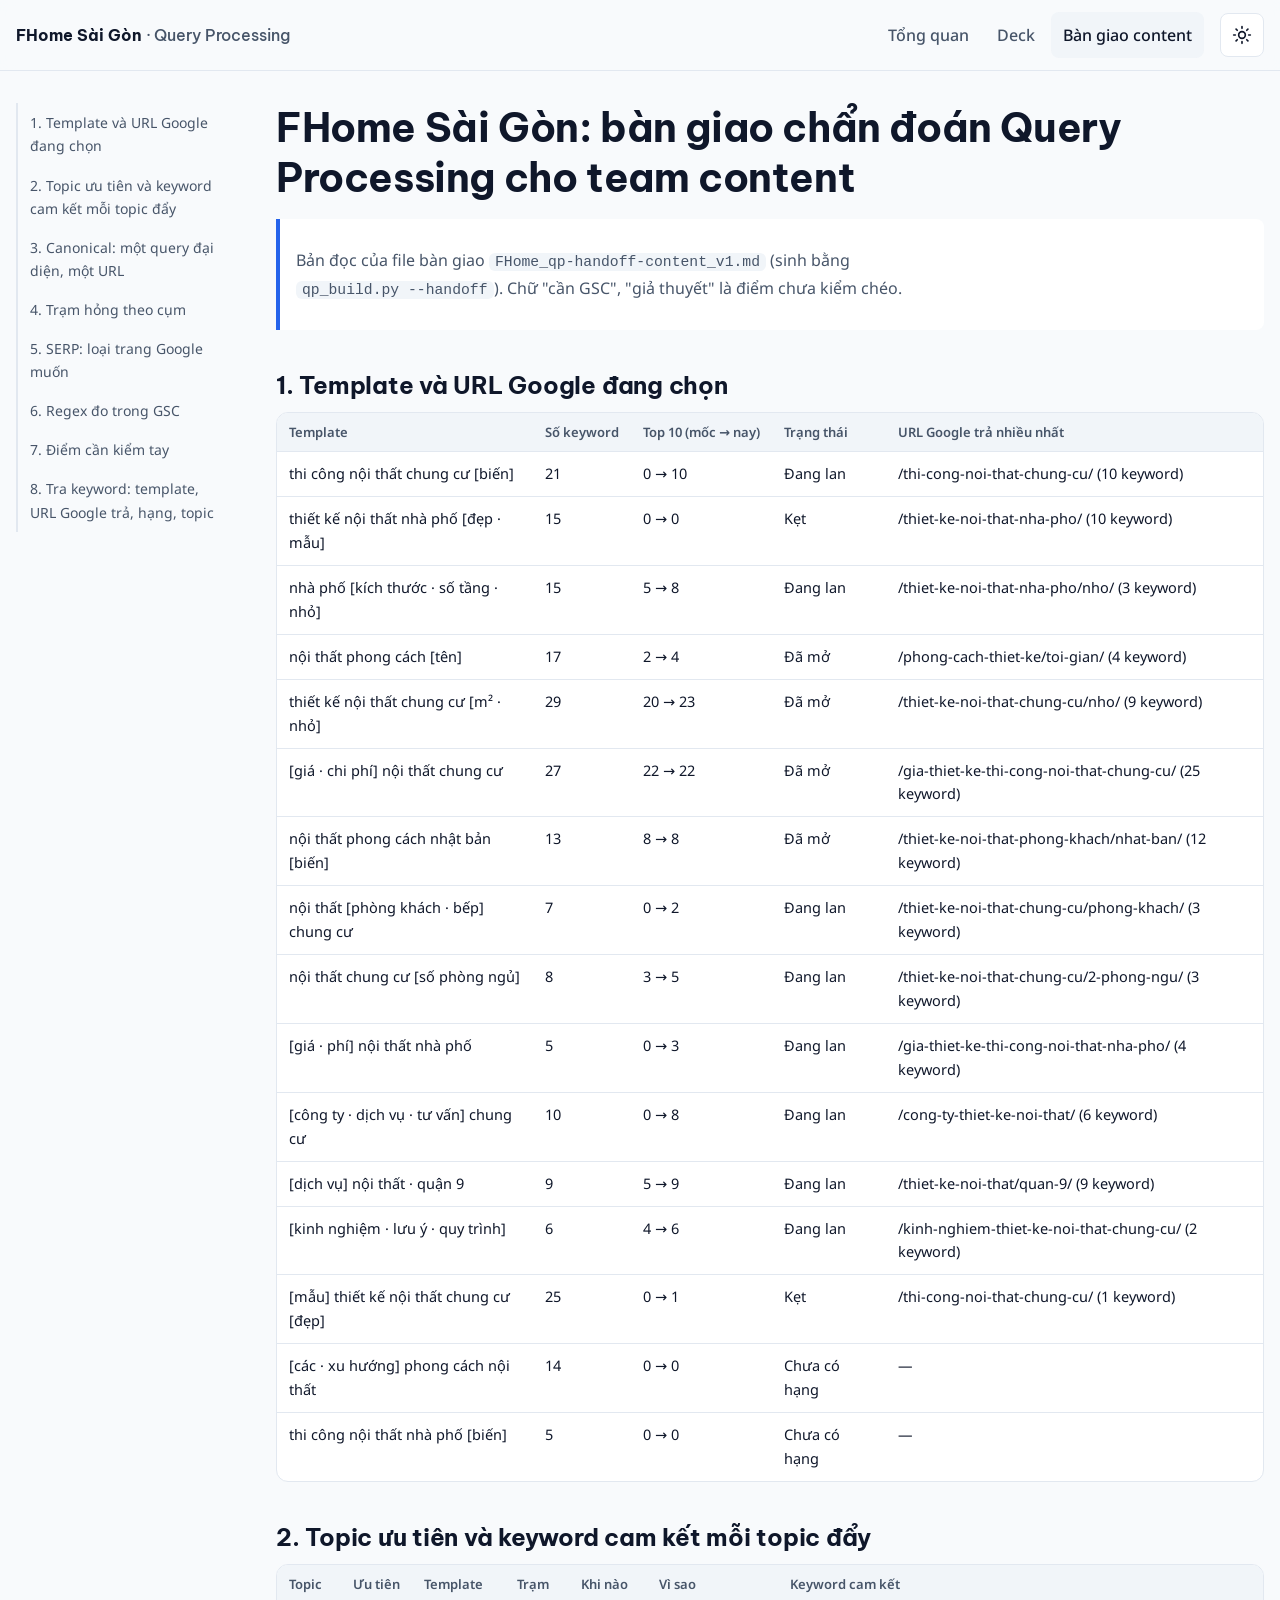
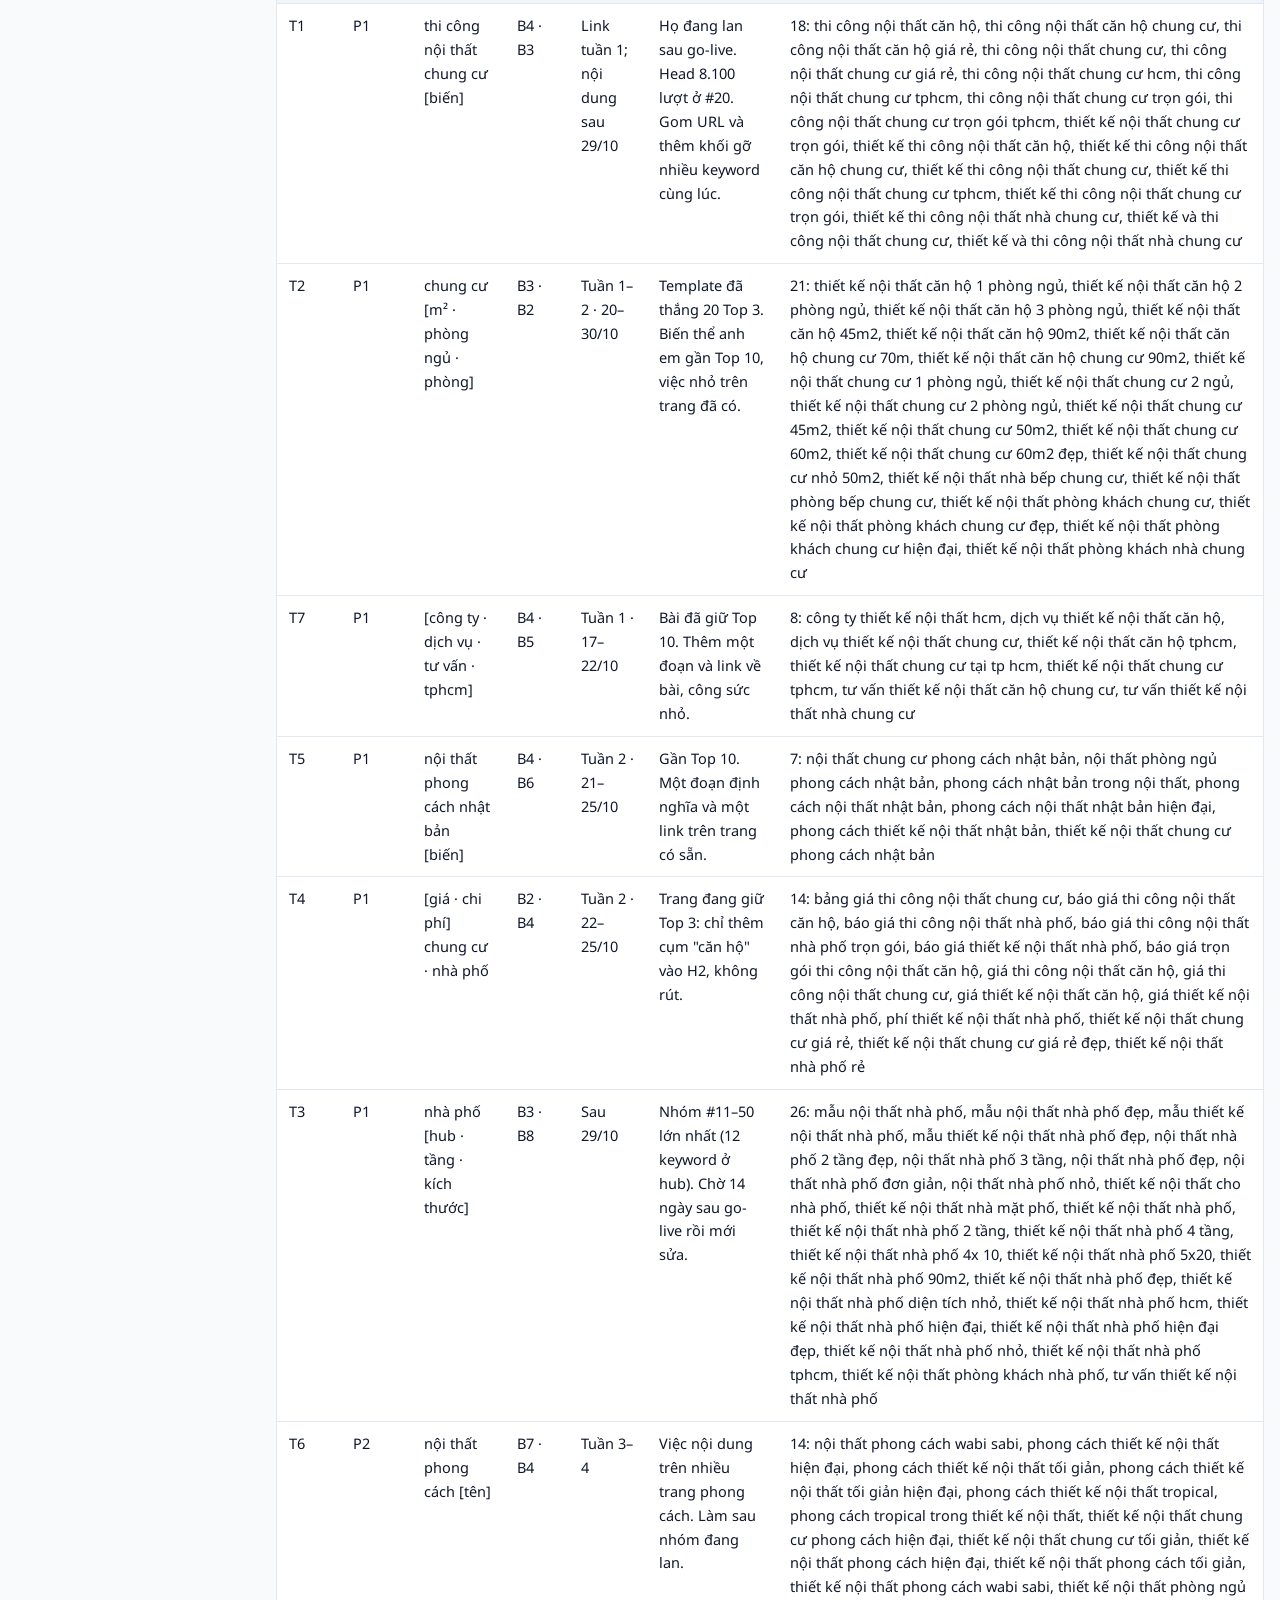
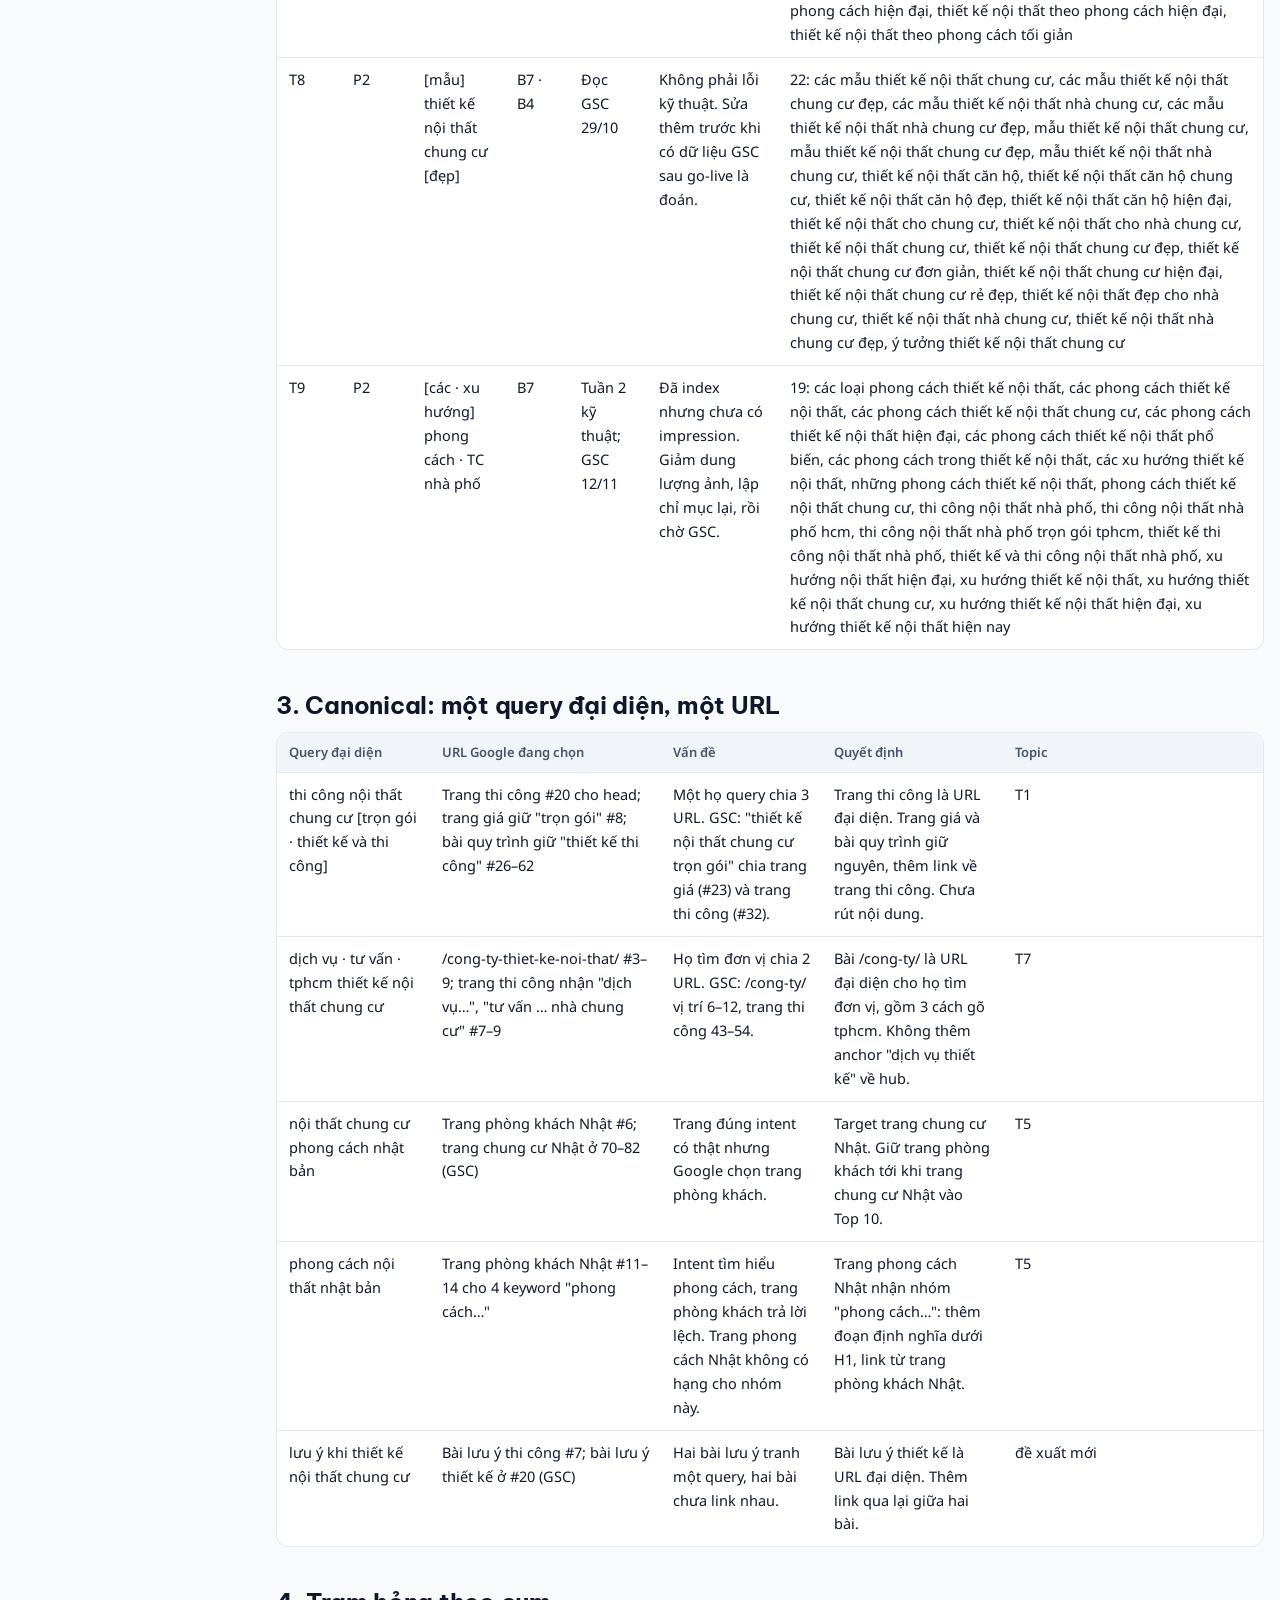
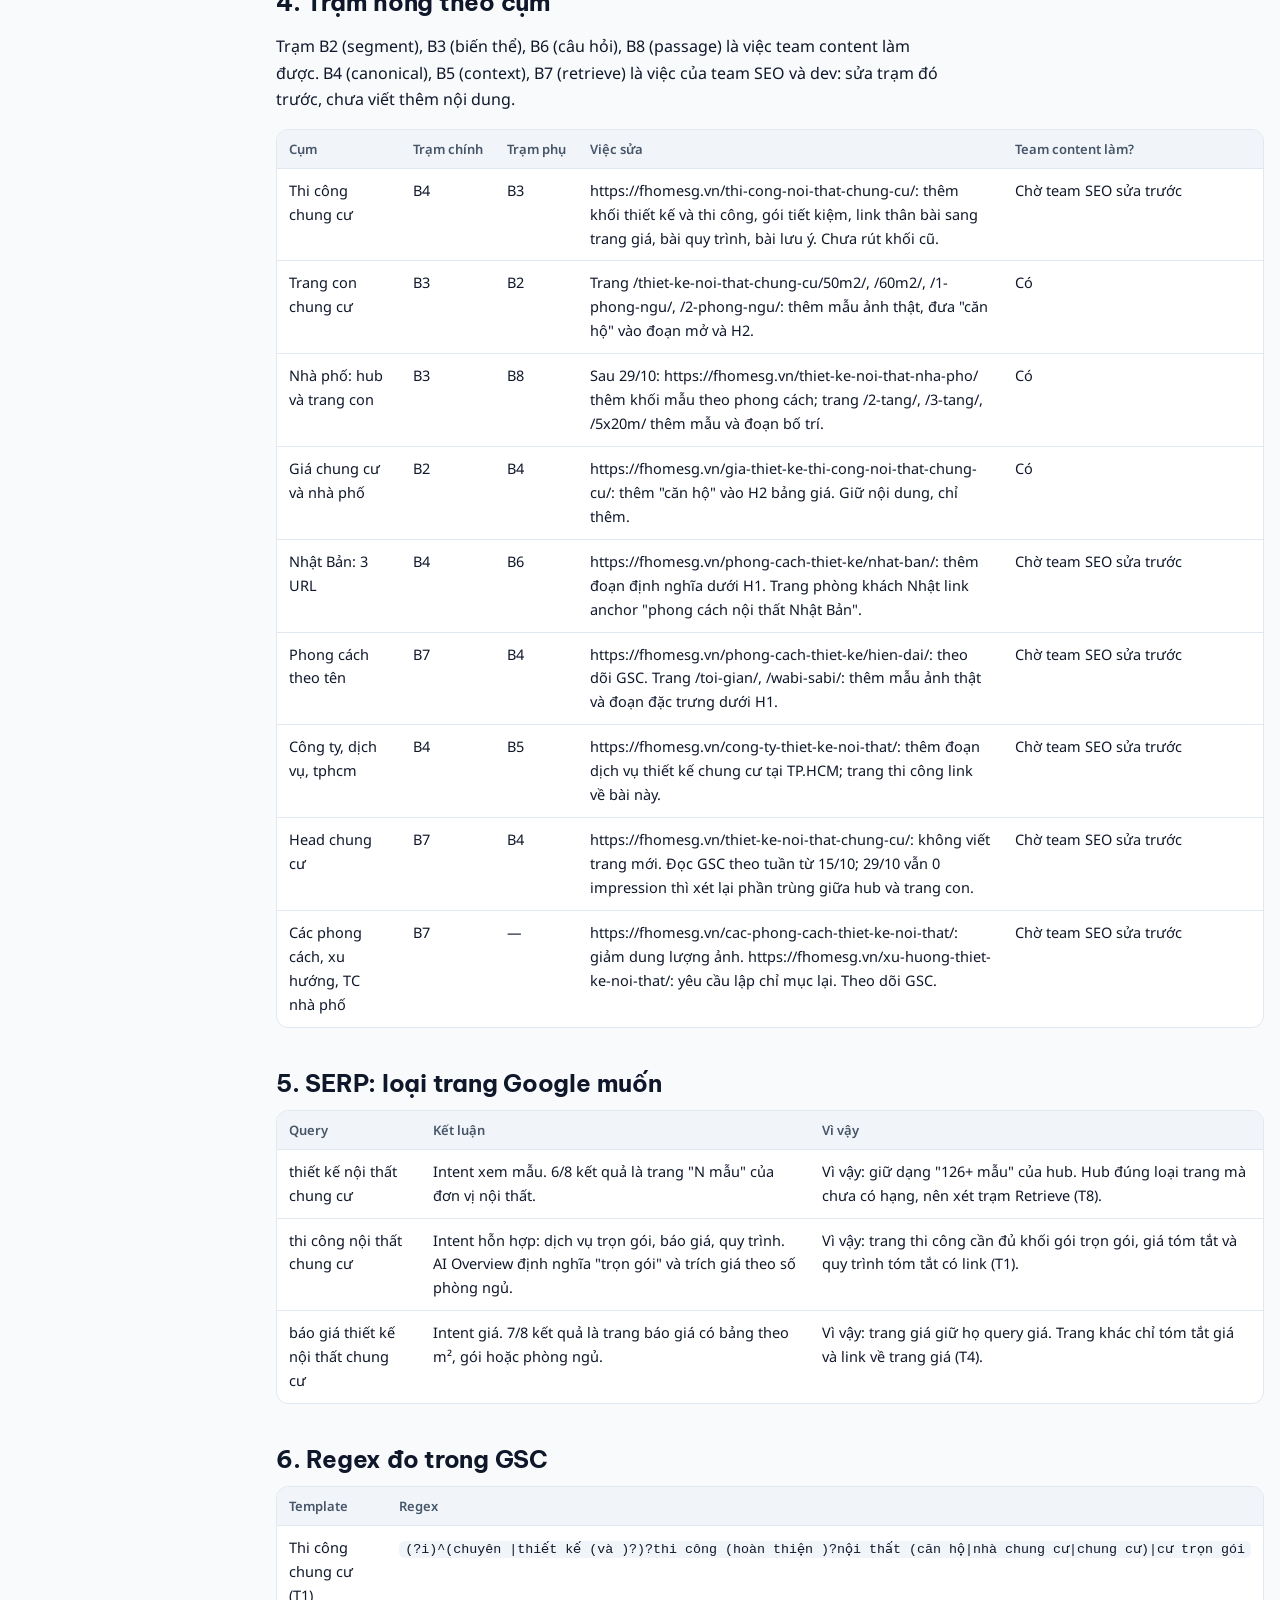
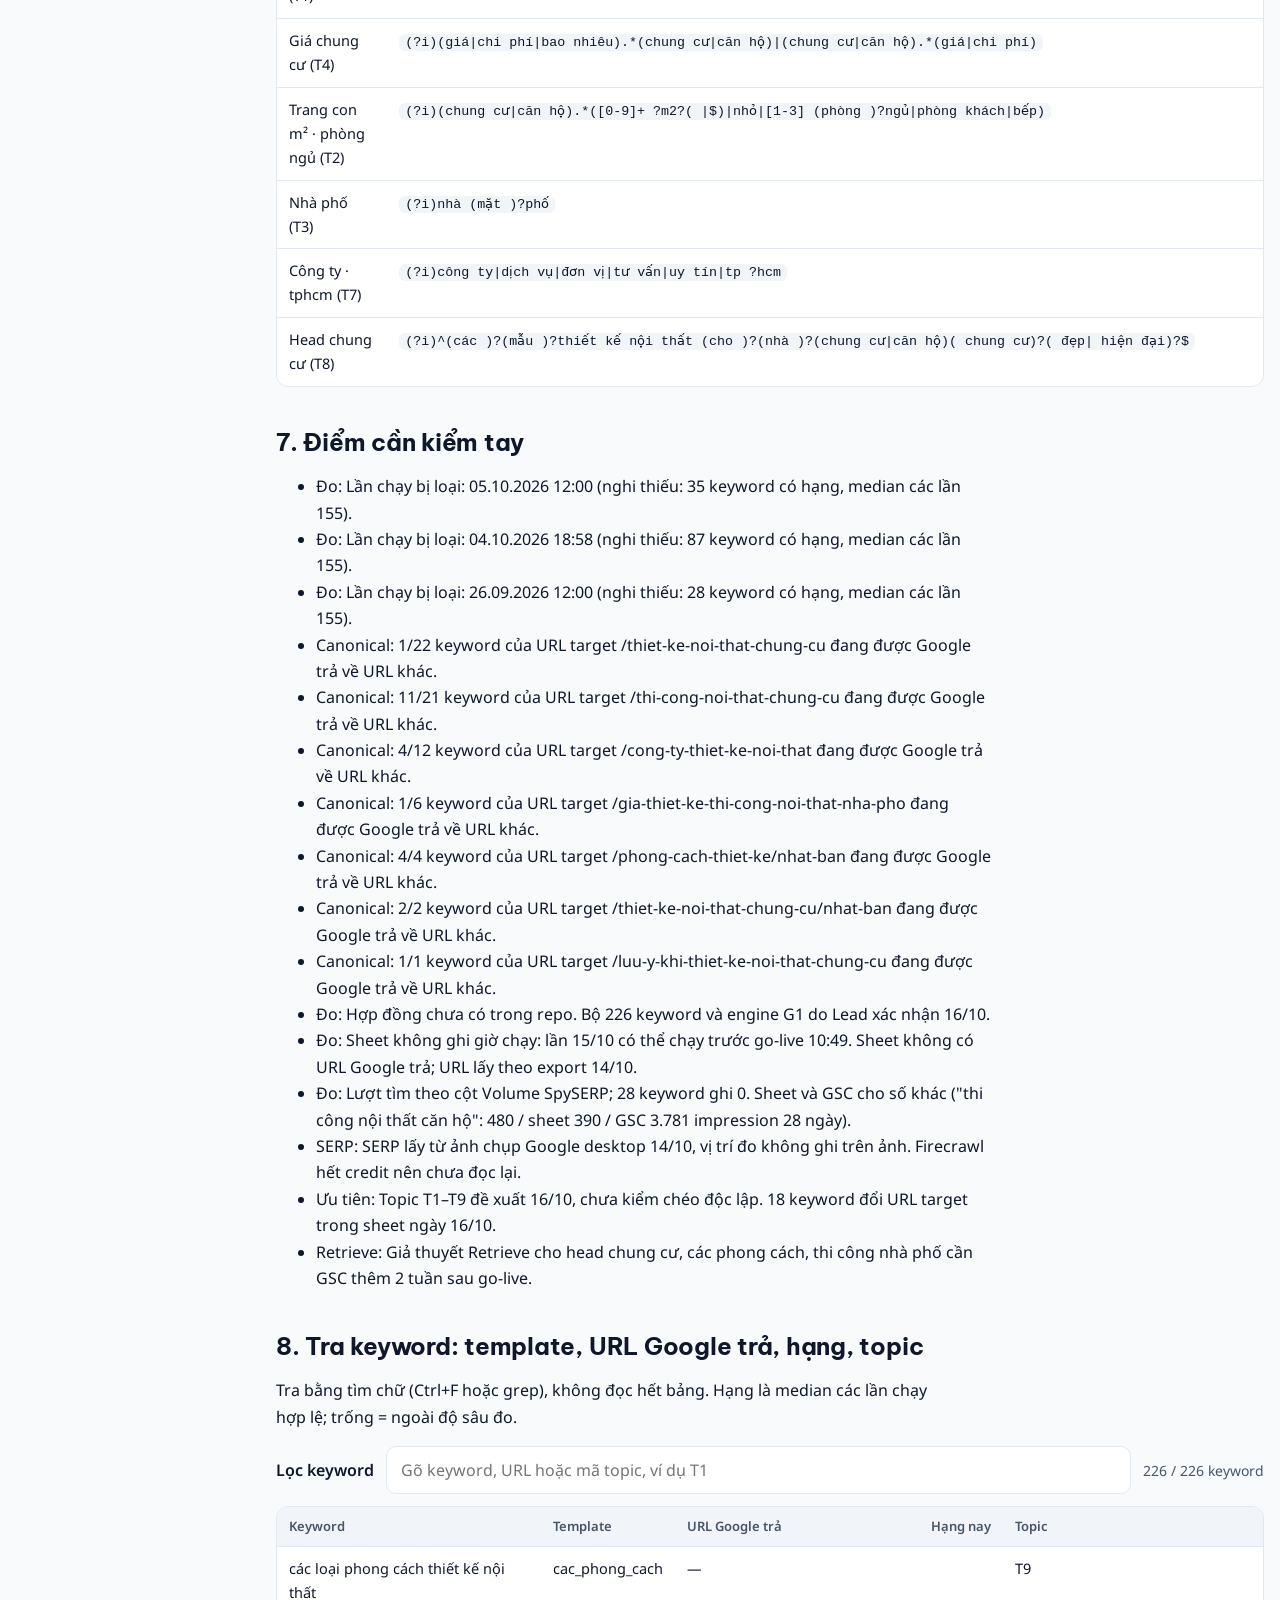
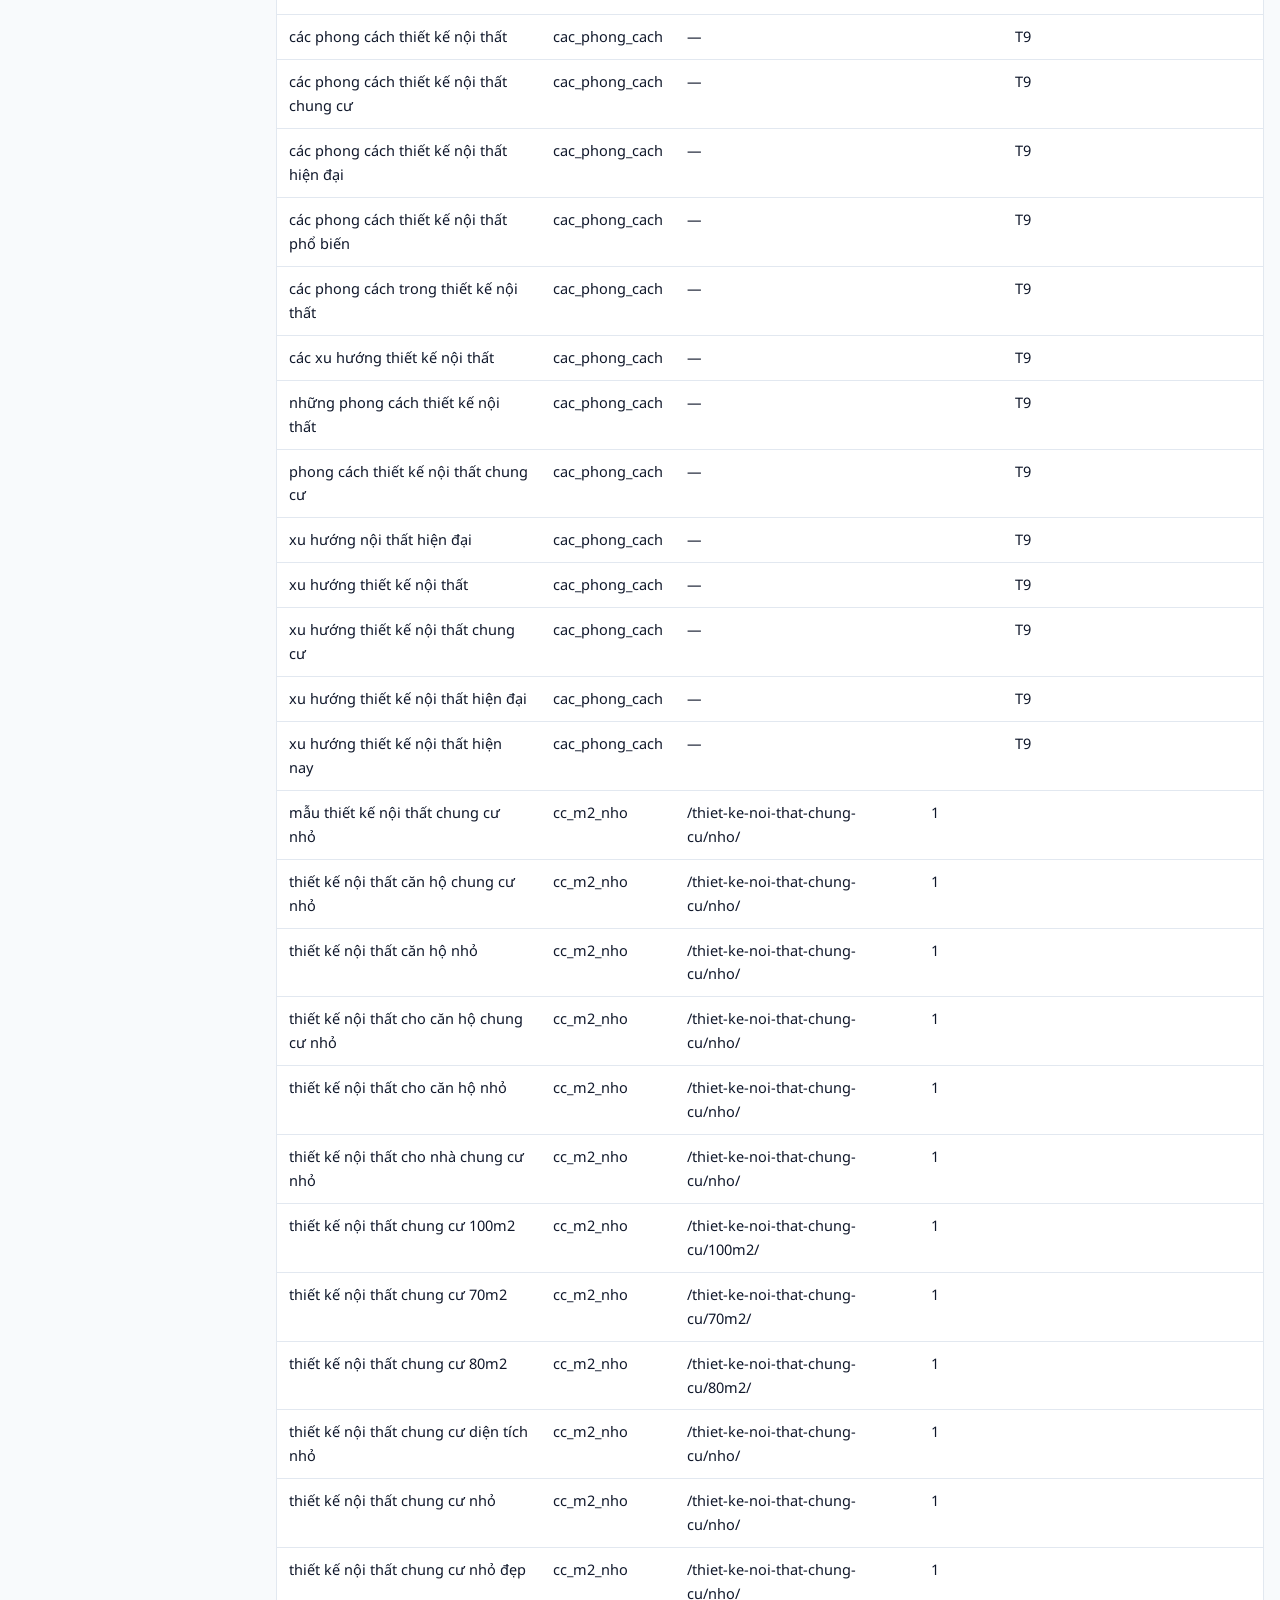
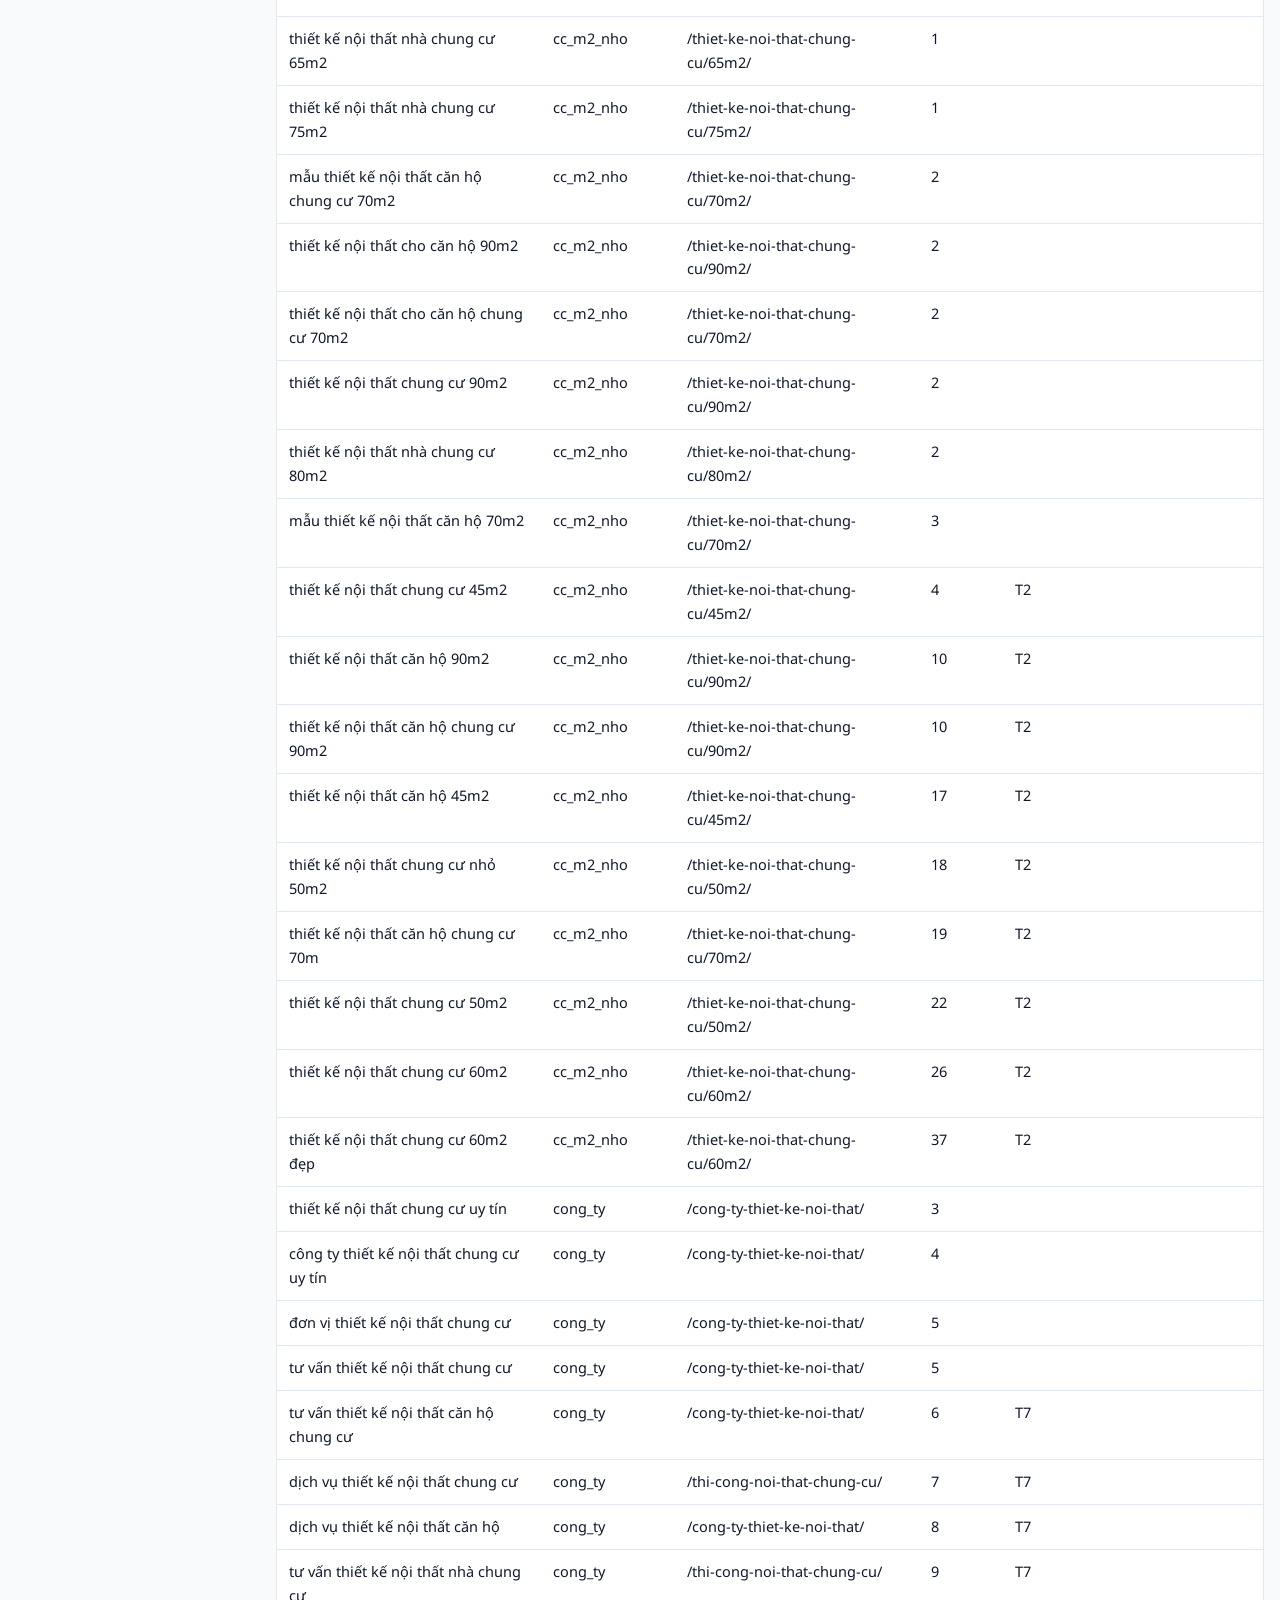
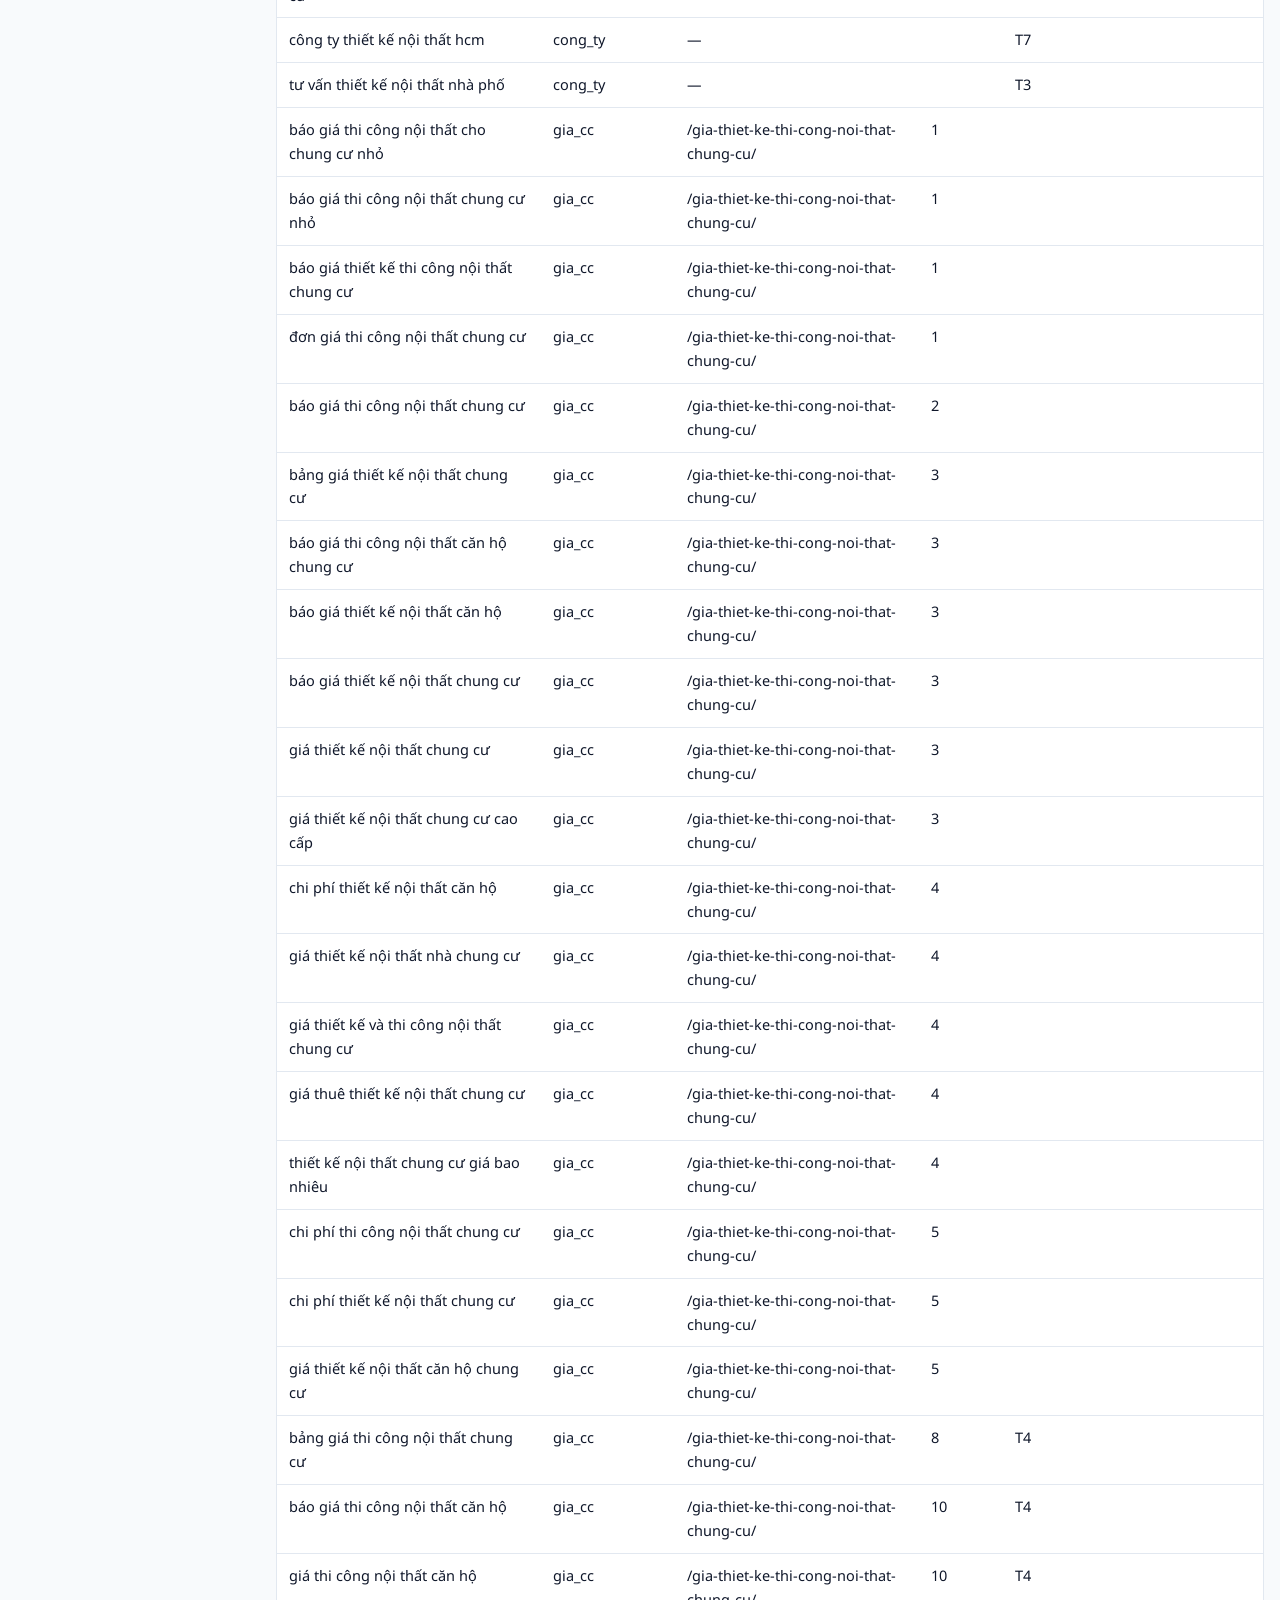
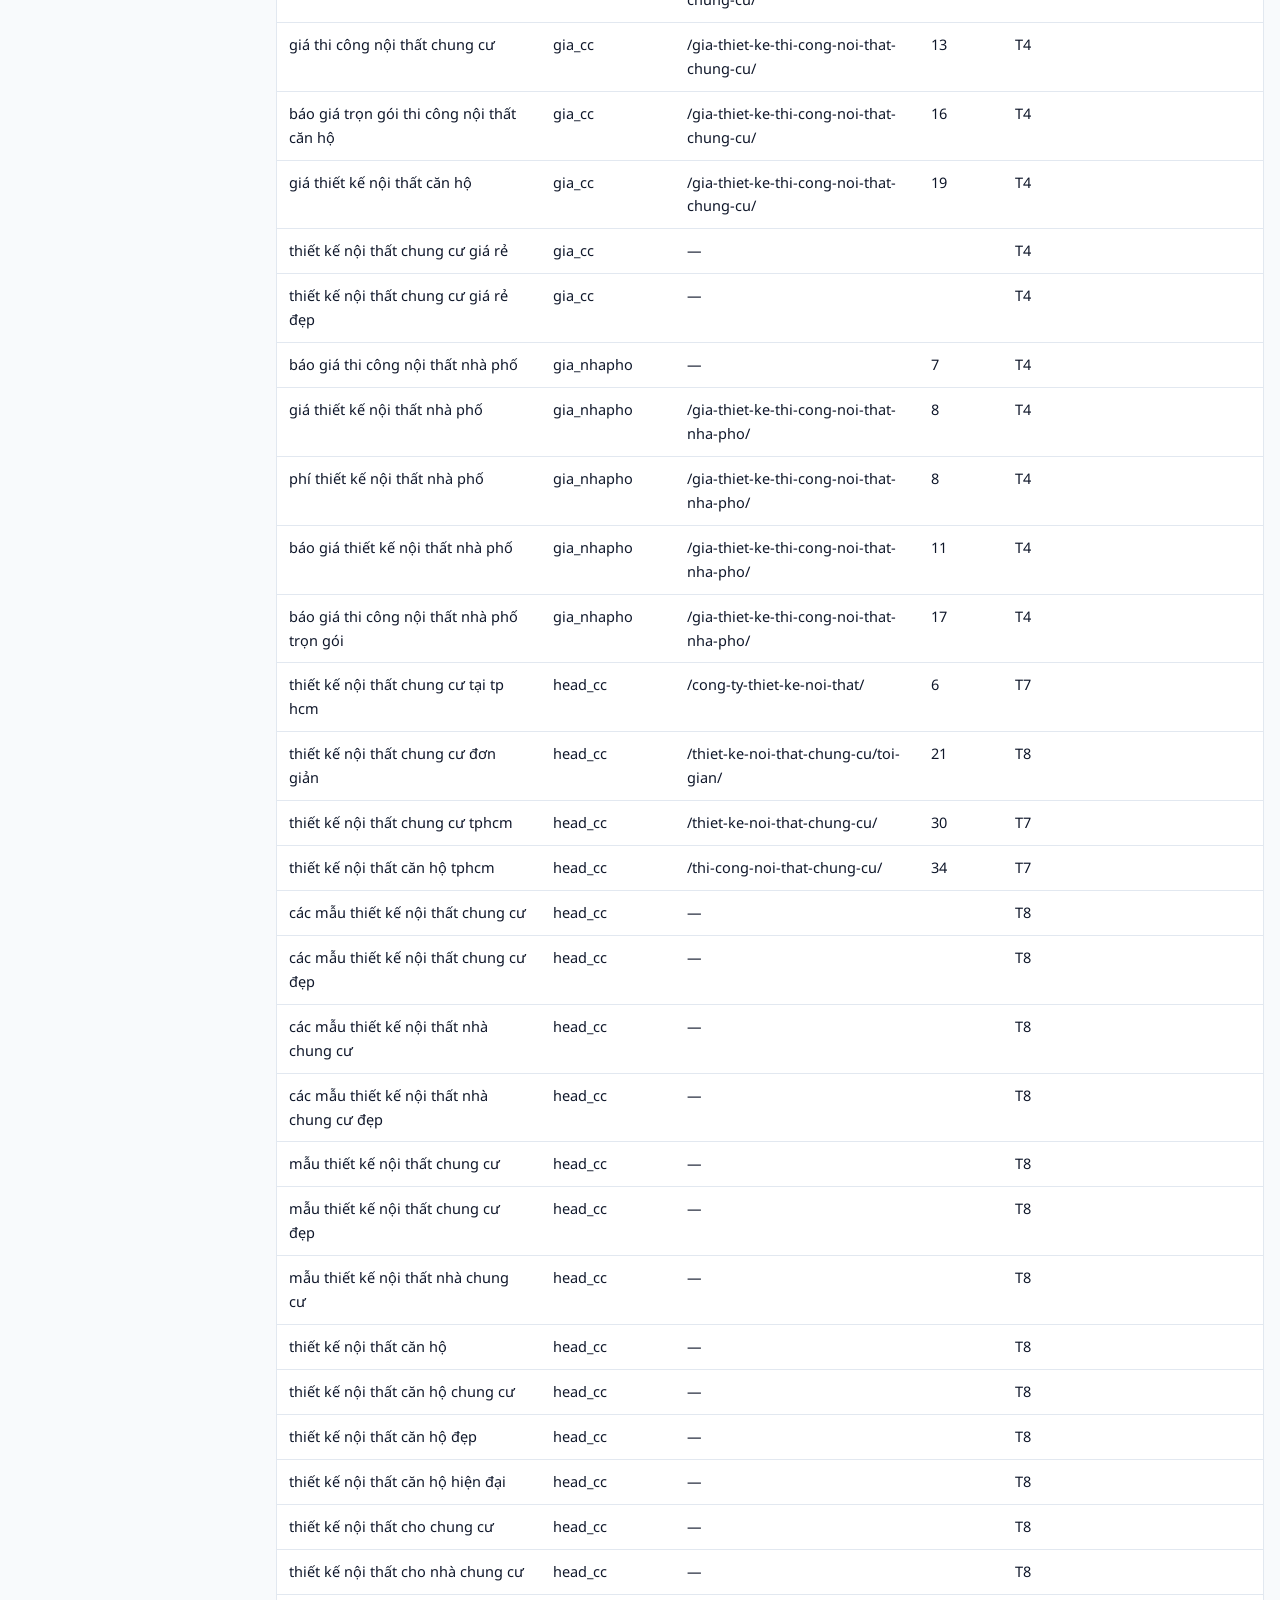
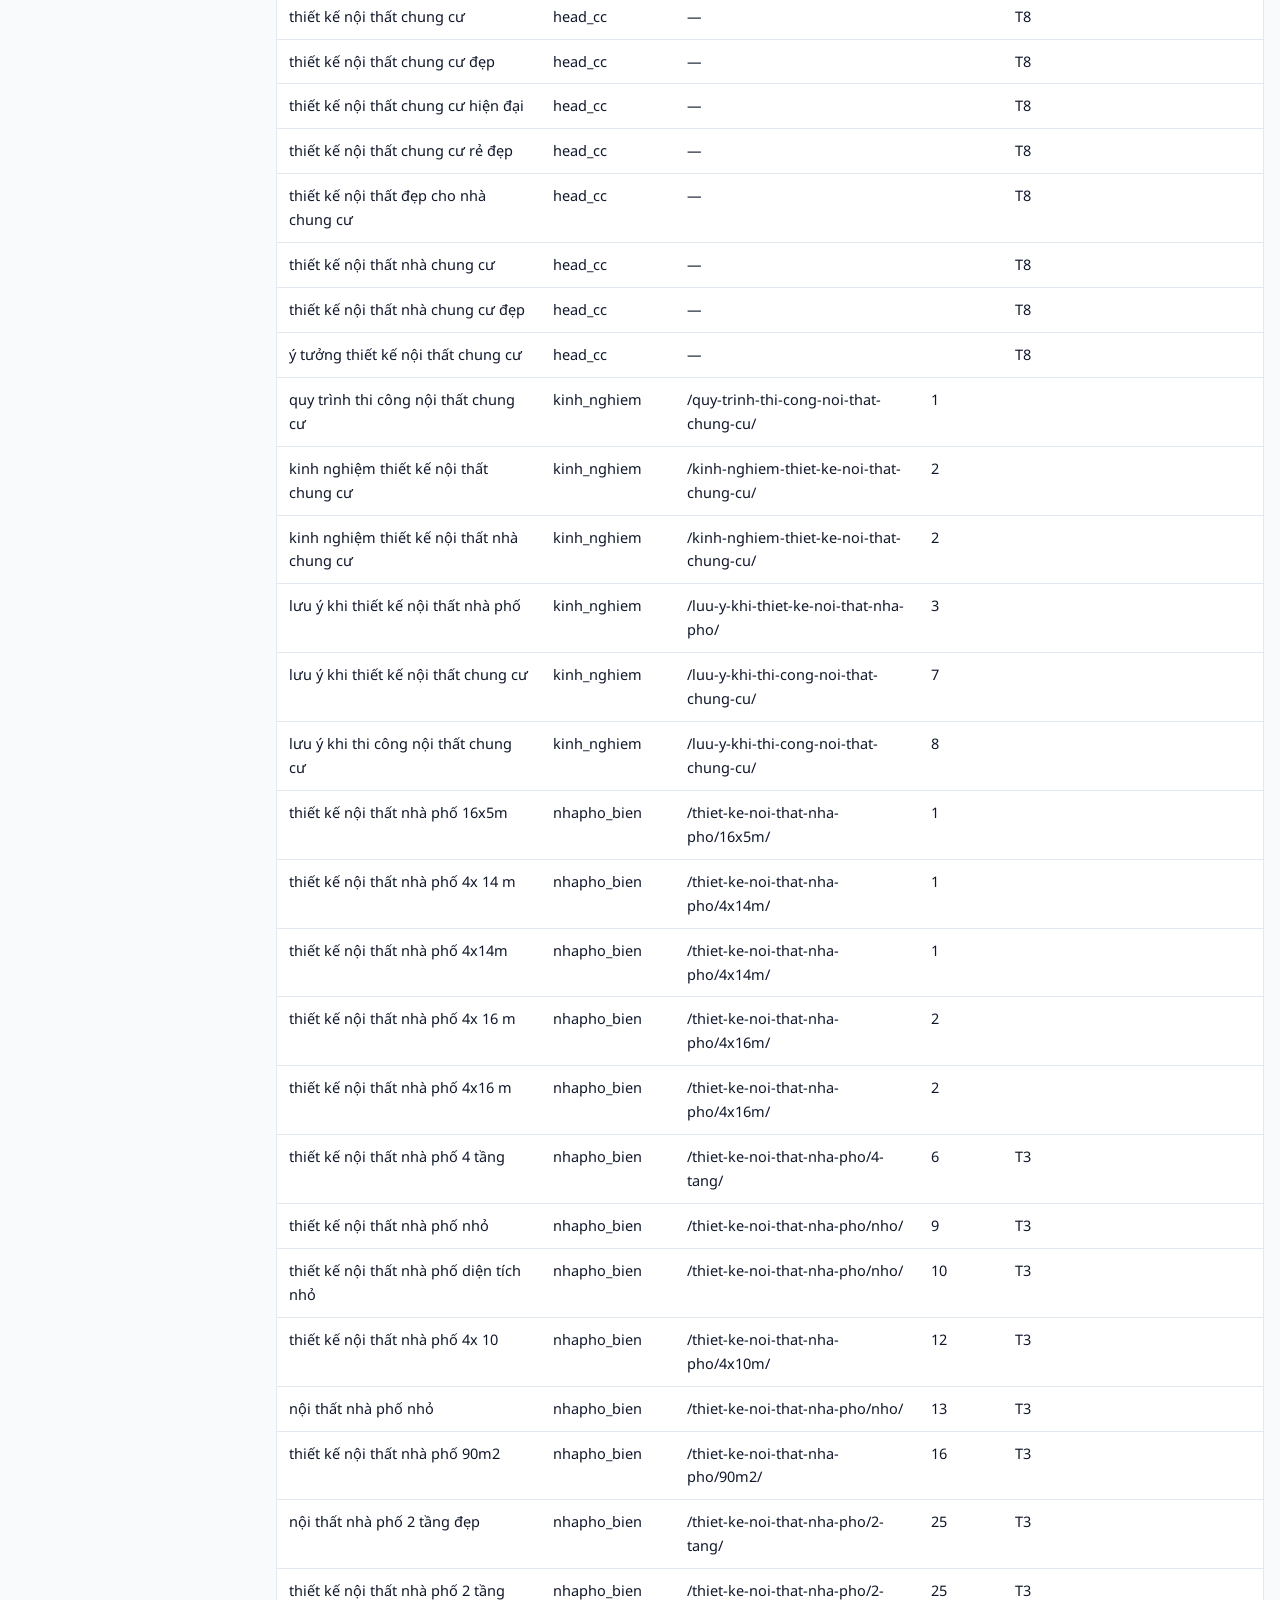
==== handoff.html @ cf25c590 "FHome QP v1: trang tổng quan, deck bản web, bàn giao content (noindex) Co-Authored-By: Claude Opus 5" ====
<!doctype html><html lang="vi"><head><meta charset="utf-8"><meta name="viewport" content="width=device-width, initial-scale=1">
<meta name="robots" content="noindex, nofollow, noarchive, nosnippet, noimageindex">
<meta name="googlebot" content="noindex, nofollow"><title>Bàn giao content QP</title><link rel="preconnect" href="https://fonts.googleapis.com"><link rel="preconnect" href="https://fonts.gstatic.com" crossorigin><link href="https://fonts.googleapis.com/css2?family=Be+Vietnam+Pro:wght@500;600;700&family=Noto+Sans:wght@400;500;600&display=swap" rel="stylesheet"><link rel="stylesheet" href="assets/style.css"><script>(function(){var k='qp-theme';try{var t=localStorage.getItem(k);if(t)document.documentElement.dataset.theme=t}catch(e){}document.addEventListener('click',function(e){var b=e.target.closest('.theme');if(!b)return;var r=document.documentElement,c=r.dataset.theme||(matchMedia('(prefers-color-scheme: dark)').matches?'dark':'light'),n=c==='dark'?'light':'dark';r.dataset.theme=n;try{localStorage.setItem(k,n)}catch(e){}})})()</script></head><body>
<a class="skip" href="#main">Bỏ qua tới nội dung</a>
<header class="top"><div class="bar wide"><a class="brand" href="index.html">FHome Sài Gòn <span>· Query Processing</span></a><nav class="links" aria-label="Điều hướng"><a href="index.html">Tổng quan</a><a href="deck.html">Deck</a><a href="handoff.html" aria-current=page>Bàn giao content</a></nav><button class="theme" type="button" aria-label="Đổi chế độ sáng/tối"><svg width="20" height="20" viewBox="0 0 24 24" fill="none" stroke="currentColor" stroke-width="2" stroke-linecap="round" aria-hidden="true"><circle cx="12" cy="12" r="4"/><path d="M12 2v2M12 20v2M4.9 4.9l1.4 1.4M17.7 17.7l1.4 1.4M2 12h2M20 12h2M4.9 19.1l1.4-1.4M17.7 6.3l1.4-1.4"/></svg></button></div></header>
<main id="main" class=wide><div class="doc"><nav class="toc" aria-label="Mục lục"><ol><li><a href="#1-template-va-url-google-ang-chon">1. Template và URL Google đang chọn</a></li><li><a href="#2-topic-uu-tien-va-keyword-cam-ket-moi-topic-ay">2. Topic ưu tiên và keyword cam kết mỗi topic đẩy</a></li><li><a href="#3-canonical-mot-query-ai-dien-mot-url">3. Canonical: một query đại diện, một URL</a></li><li><a href="#4-tram-hong-theo-cum">4. Trạm hỏng theo cụm</a></li><li><a href="#5-serp-loai-trang-google-muon">5. SERP: loại trang Google muốn</a></li><li><a href="#6-regex-o-trong-gsc">6. Regex đo trong GSC</a></li><li><a href="#7-iem-can-kiem-tay">7. Điểm cần kiểm tay</a></li><li><a href="#8-tra-keyword-template-url-google-tra-hang-topic">8. Tra keyword: template, URL Google trả, hạng, topic</a></li></ol></nav><article class="prose"><h1>FHome Sài Gòn: bàn giao chẩn đoán Query Processing cho team content</h1>
<blockquote>
<p>Bản đọc của file bàn giao <code>FHome_qp-handoff-content_v1.md</code> (sinh bằng <code>qp_build.py --handoff</code>). Chữ "cần GSC", "giả thuyết" là điểm chưa kiểm chéo.</p>
</blockquote>
<h2 id="1-template-va-url-google-ang-chon">1. Template và URL Google đang chọn</h2>
<div class="table-wrap"><table>
<thead>
<tr>
<th>Template</th>
<th>Số keyword</th>
<th>Top 10 (mốc → nay)</th>
<th>Trạng thái</th>
<th>URL Google trả nhiều nhất</th>
</tr>
</thead>
<tbody>
<tr>
<td>thi công nội thất chung cư [biến]</td>
<td>21</td>
<td>0 → 10</td>
<td>Đang lan</td>
<td>/thi-cong-noi-that-chung-cu/ (10 keyword)</td>
</tr>
<tr>
<td>thiết kế nội thất nhà phố [đẹp · mẫu]</td>
<td>15</td>
<td>0 → 0</td>
<td>Kẹt</td>
<td>/thiet-ke-noi-that-nha-pho/ (10 keyword)</td>
</tr>
<tr>
<td>nhà phố [kích thước · số tầng · nhỏ]</td>
<td>15</td>
<td>5 → 8</td>
<td>Đang lan</td>
<td>/thiet-ke-noi-that-nha-pho/nho/ (3 keyword)</td>
</tr>
<tr>
<td>nội thất phong cách [tên]</td>
<td>17</td>
<td>2 → 4</td>
<td>Đã mở</td>
<td>/phong-cach-thiet-ke/toi-gian/ (4 keyword)</td>
</tr>
<tr>
<td>thiết kế nội thất chung cư [m² · nhỏ]</td>
<td>29</td>
<td>20 → 23</td>
<td>Đã mở</td>
<td>/thiet-ke-noi-that-chung-cu/nho/ (9 keyword)</td>
</tr>
<tr>
<td>[giá · chi phí] nội thất chung cư</td>
<td>27</td>
<td>22 → 22</td>
<td>Đã mở</td>
<td>/gia-thiet-ke-thi-cong-noi-that-chung-cu/ (25 keyword)</td>
</tr>
<tr>
<td>nội thất phong cách nhật bản [biến]</td>
<td>13</td>
<td>8 → 8</td>
<td>Đã mở</td>
<td>/thiet-ke-noi-that-phong-khach/nhat-ban/ (12 keyword)</td>
</tr>
<tr>
<td>nội thất [phòng khách · bếp] chung cư</td>
<td>7</td>
<td>0 → 2</td>
<td>Đang lan</td>
<td>/thiet-ke-noi-that-chung-cu/phong-khach/ (3 keyword)</td>
</tr>
<tr>
<td>nội thất chung cư [số phòng ngủ]</td>
<td>8</td>
<td>3 → 5</td>
<td>Đang lan</td>
<td>/thiet-ke-noi-that-chung-cu/2-phong-ngu/ (3 keyword)</td>
</tr>
<tr>
<td>[giá · phí] nội thất nhà phố</td>
<td>5</td>
<td>0 → 3</td>
<td>Đang lan</td>
<td>/gia-thiet-ke-thi-cong-noi-that-nha-pho/ (4 keyword)</td>
</tr>
<tr>
<td>[công ty · dịch vụ · tư vấn] chung cư</td>
<td>10</td>
<td>0 → 8</td>
<td>Đang lan</td>
<td>/cong-ty-thiet-ke-noi-that/ (6 keyword)</td>
</tr>
<tr>
<td>[dịch vụ] nội thất · quận 9</td>
<td>9</td>
<td>5 → 9</td>
<td>Đang lan</td>
<td>/thiet-ke-noi-that/quan-9/ (9 keyword)</td>
</tr>
<tr>
<td>[kinh nghiệm · lưu ý · quy trình]</td>
<td>6</td>
<td>4 → 6</td>
<td>Đang lan</td>
<td>/kinh-nghiem-thiet-ke-noi-that-chung-cu/ (2 keyword)</td>
</tr>
<tr>
<td>[mẫu] thiết kế nội thất chung cư [đẹp]</td>
<td>25</td>
<td>0 → 1</td>
<td>Kẹt</td>
<td>/thi-cong-noi-that-chung-cu/ (1 keyword)</td>
</tr>
<tr>
<td>[các · xu hướng] phong cách nội thất</td>
<td>14</td>
<td>0 → 0</td>
<td>Chưa có hạng</td>
<td>—</td>
</tr>
<tr>
<td>thi công nội thất nhà phố [biến]</td>
<td>5</td>
<td>0 → 0</td>
<td>Chưa có hạng</td>
<td>—</td>
</tr>
</tbody>
</table></div>
<h2 id="2-topic-uu-tien-va-keyword-cam-ket-moi-topic-ay">2. Topic ưu tiên và keyword cam kết mỗi topic đẩy</h2>
<div class="table-wrap"><table>
<thead>
<tr>
<th>Topic</th>
<th>Ưu tiên</th>
<th>Template</th>
<th>Trạm</th>
<th>Khi nào</th>
<th>Vì sao</th>
<th>Keyword cam kết</th>
</tr>
</thead>
<tbody>
<tr>
<td>T1</td>
<td>P1</td>
<td>thi công nội thất chung cư [biến]</td>
<td>B4 · B3</td>
<td>Link tuần 1; nội dung sau 29/10</td>
<td>Họ đang lan sau go-live. Head 8.100 lượt ở #20. Gom URL và thêm khối gỡ nhiều keyword cùng lúc.</td>
<td>18: thi công nội thất căn hộ, thi công nội thất căn hộ chung cư, thi công nội thất căn hộ giá rẻ, thi công nội thất chung cư, thi công nội thất chung cư giá rẻ, thi công nội thất chung cư hcm, thi công nội thất chung cư tphcm, thi công nội thất chung cư trọn gói, thi công nội thất chung cư trọn gói tphcm, thiết kế nội thất chung cư trọn gói, thiết kế thi công nội thất căn hộ, thiết kế thi công nội thất căn hộ chung cư, thiết kế thi công nội thất chung cư, thiết kế thi công nội thất chung cư tphcm, thiết kế thi công nội thất chung cư trọn gói, thiết kế thi công nội thất nhà chung cư, thiết kế và thi công nội thất chung cư, thiết kế và thi công nội thất nhà chung cư</td>
</tr>
<tr>
<td>T2</td>
<td>P1</td>
<td>chung cư [m² · phòng ngủ · phòng]</td>
<td>B3 · B2</td>
<td>Tuần 1–2 · 20–30/10</td>
<td>Template đã thắng 20 Top 3. Biến thể anh em gần Top 10, việc nhỏ trên trang đã có.</td>
<td>21: thiết kế nội thất căn hộ 1 phòng ngủ, thiết kế nội thất căn hộ 2 phòng ngủ, thiết kế nội thất căn hộ 3 phòng ngủ, thiết kế nội thất căn hộ 45m2, thiết kế nội thất căn hộ 90m2, thiết kế nội thất căn hộ chung cư 70m, thiết kế nội thất căn hộ chung cư 90m2, thiết kế nội thất chung cư 1 phòng ngủ, thiết kế nội thất chung cư 2 ngủ, thiết kế nội thất chung cư 2 phòng ngủ, thiết kế nội thất chung cư 45m2, thiết kế nội thất chung cư 50m2, thiết kế nội thất chung cư 60m2, thiết kế nội thất chung cư 60m2 đẹp, thiết kế nội thất chung cư nhỏ 50m2, thiết kế nội thất nhà bếp chung cư, thiết kế nội thất phòng bếp chung cư, thiết kế nội thất phòng khách chung cư, thiết kế nội thất phòng khách chung cư đẹp, thiết kế nội thất phòng khách chung cư hiện đại, thiết kế nội thất phòng khách nhà chung cư</td>
</tr>
<tr>
<td>T7</td>
<td>P1</td>
<td>[công ty · dịch vụ · tư vấn · tphcm]</td>
<td>B4 · B5</td>
<td>Tuần 1 · 17–22/10</td>
<td>Bài đã giữ Top 10. Thêm một đoạn và link về bài, công sức nhỏ.</td>
<td>8: công ty thiết kế nội thất hcm, dịch vụ thiết kế nội thất căn hộ, dịch vụ thiết kế nội thất chung cư, thiết kế nội thất căn hộ tphcm, thiết kế nội thất chung cư tại tp hcm, thiết kế nội thất chung cư tphcm, tư vấn thiết kế nội thất căn hộ chung cư, tư vấn thiết kế nội thất nhà chung cư</td>
</tr>
<tr>
<td>T5</td>
<td>P1</td>
<td>nội thất phong cách nhật bản [biến]</td>
<td>B4 · B6</td>
<td>Tuần 2 · 21–25/10</td>
<td>Gần Top 10. Một đoạn định nghĩa và một link trên trang có sẵn.</td>
<td>7: nội thất chung cư phong cách nhật bản, nội thất phòng ngủ phong cách nhật bản, phong cách nhật bản trong nội thất, phong cách nội thất nhật bản, phong cách nội thất nhật bản hiện đại, phong cách thiết kế nội thất nhật bản, thiết kế nội thất chung cư phong cách nhật bản</td>
</tr>
<tr>
<td>T4</td>
<td>P1</td>
<td>[giá · chi phí] chung cư · nhà phố</td>
<td>B2 · B4</td>
<td>Tuần 2 · 22–25/10</td>
<td>Trang đang giữ Top 3: chỉ thêm cụm "căn hộ" vào H2, không rút.</td>
<td>14: bảng giá thi công nội thất chung cư, báo giá thi công nội thất căn hộ, báo giá thi công nội thất nhà phố, báo giá thi công nội thất nhà phố trọn gói, báo giá thiết kế nội thất nhà phố, báo giá trọn gói thi công nội thất căn hộ, giá thi công nội thất căn hộ, giá thi công nội thất chung cư, giá thiết kế nội thất căn hộ, giá thiết kế nội thất nhà phố, phí thiết kế nội thất nhà phố, thiết kế nội thất chung cư giá rẻ, thiết kế nội thất chung cư giá rẻ đẹp, thiết kế nội thất nhà phố rẻ</td>
</tr>
<tr>
<td>T3</td>
<td>P1</td>
<td>nhà phố [hub · tầng · kích thước]</td>
<td>B3 · B8</td>
<td>Sau 29/10</td>
<td>Nhóm #11–50 lớn nhất (12 keyword ở hub). Chờ 14 ngày sau go-live rồi mới sửa.</td>
<td>26: mẫu nội thất nhà phố, mẫu nội thất nhà phố đẹp, mẫu thiết kế nội thất nhà phố, mẫu thiết kế nội thất nhà phố đẹp, nội thất nhà phố 2 tầng đẹp, nội thất nhà phố 3 tầng, nội thất nhà phố đẹp, nội thất nhà phố đơn giản, nội thất nhà phố nhỏ, thiết kế nội thất cho nhà phố, thiết kế nội thất nhà mặt phố, thiết kế nội thất nhà phố, thiết kế nội thất nhà phố 2 tầng, thiết kế nội thất nhà phố 4 tầng, thiết kế nội thất nhà phố 4x 10, thiết kế nội thất nhà phố 5x20, thiết kế nội thất nhà phố 90m2, thiết kế nội thất nhà phố đẹp, thiết kế nội thất nhà phố diện tích nhỏ, thiết kế nội thất nhà phố hcm, thiết kế nội thất nhà phố hiện đại, thiết kế nội thất nhà phố hiện đại đẹp, thiết kế nội thất nhà phố nhỏ, thiết kế nội thất nhà phố tphcm, thiết kế nội thất phòng khách nhà phố, tư vấn thiết kế nội thất nhà phố</td>
</tr>
<tr>
<td>T6</td>
<td>P2</td>
<td>nội thất phong cách [tên]</td>
<td>B7 · B4</td>
<td>Tuần 3–4</td>
<td>Việc nội dung trên nhiều trang phong cách. Làm sau nhóm đang lan.</td>
<td>14: nội thất phong cách wabi sabi, phong cách thiết kế nội thất hiện đại, phong cách thiết kế nội thất tối giản, phong cách thiết kế nội thất tối giản hiện đại, phong cách thiết kế nội thất tropical, phong cách tropical trong thiết kế nội thất, thiết kế nội thất chung cư phong cách hiện đại, thiết kế nội thất chung cư tối giản, thiết kế nội thất phong cách hiện đại, thiết kế nội thất phong cách tối giản, thiết kế nội thất phong cách wabi sabi, thiết kế nội thất phòng ngủ phong cách hiện đại, thiết kế nội thất theo phong cách hiện đại, thiết kế nội thất theo phong cách tối giản</td>
</tr>
<tr>
<td>T8</td>
<td>P2</td>
<td>[mẫu] thiết kế nội thất chung cư [đẹp]</td>
<td>B7 · B4</td>
<td>Đọc GSC 29/10</td>
<td>Không phải lỗi kỹ thuật. Sửa thêm trước khi có dữ liệu GSC sau go-live là đoán.</td>
<td>22: các mẫu thiết kế nội thất chung cư, các mẫu thiết kế nội thất chung cư đẹp, các mẫu thiết kế nội thất nhà chung cư, các mẫu thiết kế nội thất nhà chung cư đẹp, mẫu thiết kế nội thất chung cư, mẫu thiết kế nội thất chung cư đẹp, mẫu thiết kế nội thất nhà chung cư, thiết kế nội thất căn hộ, thiết kế nội thất căn hộ chung cư, thiết kế nội thất căn hộ đẹp, thiết kế nội thất căn hộ hiện đại, thiết kế nội thất cho chung cư, thiết kế nội thất cho nhà chung cư, thiết kế nội thất chung cư, thiết kế nội thất chung cư đẹp, thiết kế nội thất chung cư đơn giản, thiết kế nội thất chung cư hiện đại, thiết kế nội thất chung cư rẻ đẹp, thiết kế nội thất đẹp cho nhà chung cư, thiết kế nội thất nhà chung cư, thiết kế nội thất nhà chung cư đẹp, ý tưởng thiết kế nội thất chung cư</td>
</tr>
<tr>
<td>T9</td>
<td>P2</td>
<td>[các · xu hướng] phong cách · TC nhà phố</td>
<td>B7</td>
<td>Tuần 2 kỹ thuật; GSC 12/11</td>
<td>Đã index nhưng chưa có impression. Giảm dung lượng ảnh, lập chỉ mục lại, rồi chờ GSC.</td>
<td>19: các loại phong cách thiết kế nội thất, các phong cách thiết kế nội thất, các phong cách thiết kế nội thất chung cư, các phong cách thiết kế nội thất hiện đại, các phong cách thiết kế nội thất phổ biến, các phong cách trong thiết kế nội thất, các xu hướng thiết kế nội thất, những phong cách thiết kế nội thất, phong cách thiết kế nội thất chung cư, thi công nội thất nhà phố, thi công nội thất nhà phố hcm, thi công nội thất nhà phố trọn gói tphcm, thiết kế thi công nội thất nhà phố, thiết kế và thi công nội thất nhà phố, xu hướng nội thất hiện đại, xu hướng thiết kế nội thất, xu hướng thiết kế nội thất chung cư, xu hướng thiết kế nội thất hiện đại, xu hướng thiết kế nội thất hiện nay</td>
</tr>
</tbody>
</table></div>
<h2 id="3-canonical-mot-query-ai-dien-mot-url">3. Canonical: một query đại diện, một URL</h2>
<div class="table-wrap"><table>
<thead>
<tr>
<th>Query đại diện</th>
<th>URL Google đang chọn</th>
<th>Vấn đề</th>
<th>Quyết định</th>
<th>Topic</th>
</tr>
</thead>
<tbody>
<tr>
<td>thi công nội thất chung cư [trọn gói · thiết kế và thi công]</td>
<td>Trang thi công #20 cho head; trang giá giữ "trọn gói" #8; bài quy trình giữ "thiết kế thi công" #26–62</td>
<td>Một họ query chia 3 URL. GSC: "thiết kế nội thất chung cư trọn gói" chia trang giá (#23) và trang thi công (#32).</td>
<td>Trang thi công là URL đại diện. Trang giá và bài quy trình giữ nguyên, thêm link về trang thi công. Chưa rút nội dung.</td>
<td>T1</td>
</tr>
<tr>
<td>dịch vụ · tư vấn · tphcm thiết kế nội thất chung cư</td>
<td>/cong-ty-thiet-ke-noi-that/ #3–9; trang thi công nhận "dịch vụ…", "tư vấn … nhà chung cư" #7–9</td>
<td>Họ tìm đơn vị chia 2 URL. GSC: /cong-ty/ vị trí 6–12, trang thi công 43–54.</td>
<td>Bài /cong-ty/ là URL đại diện cho họ tìm đơn vị, gồm 3 cách gõ tphcm. Không thêm anchor "dịch vụ thiết kế" về hub.</td>
<td>T7</td>
</tr>
<tr>
<td>nội thất chung cư phong cách nhật bản</td>
<td>Trang phòng khách Nhật #6; trang chung cư Nhật ở 70–82 (GSC)</td>
<td>Trang đúng intent có thật nhưng Google chọn trang phòng khách.</td>
<td>Target trang chung cư Nhật. Giữ trang phòng khách tới khi trang chung cư Nhật vào Top 10.</td>
<td>T5</td>
</tr>
<tr>
<td>phong cách nội thất nhật bản</td>
<td>Trang phòng khách Nhật #11–14 cho 4 keyword "phong cách…"</td>
<td>Intent tìm hiểu phong cách, trang phòng khách trả lời lệch. Trang phong cách Nhật không có hạng cho nhóm này.</td>
<td>Trang phong cách Nhật nhận nhóm "phong cách…": thêm đoạn định nghĩa dưới H1, link từ trang phòng khách Nhật.</td>
<td>T5</td>
</tr>
<tr>
<td>lưu ý khi thiết kế nội thất chung cư</td>
<td>Bài lưu ý thi công #7; bài lưu ý thiết kế ở #20 (GSC)</td>
<td>Hai bài lưu ý tranh một query, hai bài chưa link nhau.</td>
<td>Bài lưu ý thiết kế là URL đại diện. Thêm link qua lại giữa hai bài.</td>
<td>đề xuất mới</td>
</tr>
</tbody>
</table></div>
<h2 id="4-tram-hong-theo-cum">4. Trạm hỏng theo cụm</h2>
<p>Trạm B2 (segment), B3 (biến thể), B6 (câu hỏi), B8 (passage) là việc team content làm được. B4 (canonical), B5 (context), B7 (retrieve) là việc của team SEO và dev: sửa trạm đó trước, chưa viết thêm nội dung.</p>
<div class="table-wrap"><table>
<thead>
<tr>
<th>Cụm</th>
<th>Trạm chính</th>
<th>Trạm phụ</th>
<th>Việc sửa</th>
<th>Team content làm?</th>
</tr>
</thead>
<tbody>
<tr>
<td>Thi công chung cư</td>
<td>B4</td>
<td>B3</td>
<td>https://fhomesg.vn/thi-cong-noi-that-chung-cu/: thêm khối thiết kế và thi công, gói tiết kiệm, link thân bài sang trang giá, bài quy trình, bài lưu ý. Chưa rút khối cũ.</td>
<td>Chờ team SEO sửa trước</td>
</tr>
<tr>
<td>Trang con chung cư</td>
<td>B3</td>
<td>B2</td>
<td>Trang /thiet-ke-noi-that-chung-cu/50m2/, /60m2/, /1-phong-ngu/, /2-phong-ngu/: thêm mẫu ảnh thật, đưa "căn hộ" vào đoạn mở và H2.</td>
<td>Có</td>
</tr>
<tr>
<td>Nhà phố: hub và trang con</td>
<td>B3</td>
<td>B8</td>
<td>Sau 29/10: https://fhomesg.vn/thiet-ke-noi-that-nha-pho/ thêm khối mẫu theo phong cách; trang /2-tang/, /3-tang/, /5x20m/ thêm mẫu và đoạn bố trí.</td>
<td>Có</td>
</tr>
<tr>
<td>Giá chung cư và nhà phố</td>
<td>B2</td>
<td>B4</td>
<td>https://fhomesg.vn/gia-thiet-ke-thi-cong-noi-that-chung-cu/: thêm "căn hộ" vào H2 bảng giá. Giữ nội dung, chỉ thêm.</td>
<td>Có</td>
</tr>
<tr>
<td>Nhật Bản: 3 URL</td>
<td>B4</td>
<td>B6</td>
<td>https://fhomesg.vn/phong-cach-thiet-ke/nhat-ban/: thêm đoạn định nghĩa dưới H1. Trang phòng khách Nhật link anchor "phong cách nội thất Nhật Bản".</td>
<td>Chờ team SEO sửa trước</td>
</tr>
<tr>
<td>Phong cách theo tên</td>
<td>B7</td>
<td>B4</td>
<td>https://fhomesg.vn/phong-cach-thiet-ke/hien-dai/: theo dõi GSC. Trang /toi-gian/, /wabi-sabi/: thêm mẫu ảnh thật và đoạn đặc trưng dưới H1.</td>
<td>Chờ team SEO sửa trước</td>
</tr>
<tr>
<td>Công ty, dịch vụ, tphcm</td>
<td>B4</td>
<td>B5</td>
<td>https://fhomesg.vn/cong-ty-thiet-ke-noi-that/: thêm đoạn dịch vụ thiết kế chung cư tại TP.HCM; trang thi công link về bài này.</td>
<td>Chờ team SEO sửa trước</td>
</tr>
<tr>
<td>Head chung cư</td>
<td>B7</td>
<td>B4</td>
<td>https://fhomesg.vn/thiet-ke-noi-that-chung-cu/: không viết trang mới. Đọc GSC theo tuần từ 15/10; 29/10 vẫn 0 impression thì xét lại phần trùng giữa hub và trang con.</td>
<td>Chờ team SEO sửa trước</td>
</tr>
<tr>
<td>Các phong cách, xu hướng, TC nhà phố</td>
<td>B7</td>
<td>—</td>
<td>https://fhomesg.vn/cac-phong-cach-thiet-ke-noi-that/: giảm dung lượng ảnh. https://fhomesg.vn/xu-huong-thiet-ke-noi-that/: yêu cầu lập chỉ mục lại. Theo dõi GSC.</td>
<td>Chờ team SEO sửa trước</td>
</tr>
</tbody>
</table></div>
<h2 id="5-serp-loai-trang-google-muon">5. SERP: loại trang Google muốn</h2>
<div class="table-wrap"><table>
<thead>
<tr>
<th>Query</th>
<th>Kết luận</th>
<th>Vì vậy</th>
</tr>
</thead>
<tbody>
<tr>
<td>thiết kế nội thất chung cư</td>
<td>Intent xem mẫu. 6/8 kết quả là trang "N mẫu" của đơn vị nội thất.</td>
<td>Vì vậy: giữ dạng "126+ mẫu" của hub. Hub đúng loại trang mà chưa có hạng, nên xét trạm Retrieve (T8).</td>
</tr>
<tr>
<td>thi công nội thất chung cư</td>
<td>Intent hỗn hợp: dịch vụ trọn gói, báo giá, quy trình. AI Overview định nghĩa "trọn gói" và trích giá theo số phòng ngủ.</td>
<td>Vì vậy: trang thi công cần đủ khối gói trọn gói, giá tóm tắt và quy trình tóm tắt có link (T1).</td>
</tr>
<tr>
<td>báo giá thiết kế nội thất chung cư</td>
<td>Intent giá. 7/8 kết quả là trang báo giá có bảng theo m², gói hoặc phòng ngủ.</td>
<td>Vì vậy: trang giá giữ họ query giá. Trang khác chỉ tóm tắt giá và link về trang giá (T4).</td>
</tr>
</tbody>
</table></div>
<h2 id="6-regex-o-trong-gsc">6. Regex đo trong GSC</h2>
<div class="table-wrap"><table>
<thead>
<tr>
<th>Template</th>
<th>Regex</th>
</tr>
</thead>
<tbody>
<tr>
<td>Thi công chung cư (T1)</td>
<td><code>(?i)^(chuyên |thiết kế (và )?)?thi công (hoàn thiện )?nội thất (căn hộ|nhà chung cư|chung cư)|cư trọn gói</code></td>
</tr>
<tr>
<td>Giá chung cư (T4)</td>
<td><code>(?i)(giá|chi phí|bao nhiêu).*(chung cư|căn hộ)|(chung cư|căn hộ).*(giá|chi phí)</code></td>
</tr>
<tr>
<td>Trang con m² · phòng ngủ (T2)</td>
<td><code>(?i)(chung cư|căn hộ).*([0-9]+ ?m2?( |$)|nhỏ|[1-3] (phòng )?ngủ|phòng khách|bếp)</code></td>
</tr>
<tr>
<td>Nhà phố (T3)</td>
<td><code>(?i)nhà (mặt )?phố</code></td>
</tr>
<tr>
<td>Công ty · tphcm (T7)</td>
<td><code>(?i)công ty|dịch vụ|đơn vị|tư vấn|uy tín|tp ?hcm</code></td>
</tr>
<tr>
<td>Head chung cư (T8)</td>
<td><code>(?i)^(các )?(mẫu )?thiết kế nội thất (cho )?(nhà )?(chung cư|căn hộ)( chung cư)?( đẹp| hiện đại)?$</code></td>
</tr>
</tbody>
</table></div>
<h2 id="7-iem-can-kiem-tay">7. Điểm cần kiểm tay</h2>
<ul>
<li>Đo: Lần chạy bị loại: 05.10.2026 12:00 (nghi thiếu: 35 keyword có hạng, median các lần 155).</li>
<li>Đo: Lần chạy bị loại: 04.10.2026 18:58 (nghi thiếu: 87 keyword có hạng, median các lần 155).</li>
<li>Đo: Lần chạy bị loại: 26.09.2026 12:00 (nghi thiếu: 28 keyword có hạng, median các lần 155).</li>
<li>Canonical: 1/22 keyword của URL target /thiet-ke-noi-that-chung-cu đang được Google trả về URL khác.</li>
<li>Canonical: 11/21 keyword của URL target /thi-cong-noi-that-chung-cu đang được Google trả về URL khác.</li>
<li>Canonical: 4/12 keyword của URL target /cong-ty-thiet-ke-noi-that đang được Google trả về URL khác.</li>
<li>Canonical: 1/6 keyword của URL target /gia-thiet-ke-thi-cong-noi-that-nha-pho đang được Google trả về URL khác.</li>
<li>Canonical: 4/4 keyword của URL target /phong-cach-thiet-ke/nhat-ban đang được Google trả về URL khác.</li>
<li>Canonical: 2/2 keyword của URL target /thiet-ke-noi-that-chung-cu/nhat-ban đang được Google trả về URL khác.</li>
<li>Canonical: 1/1 keyword của URL target /luu-y-khi-thiet-ke-noi-that-chung-cu đang được Google trả về URL khác.</li>
<li>Đo: Hợp đồng chưa có trong repo. Bộ 226 keyword và engine G1 do Lead xác nhận 16/10.</li>
<li>Đo: Sheet không ghi giờ chạy: lần 15/10 có thể chạy trước go-live 10:49. Sheet không có URL Google trả; URL lấy theo export 14/10.</li>
<li>Đo: Lượt tìm theo cột Volume SpySERP; 28 keyword ghi 0. Sheet và GSC cho số khác ("thi công nội thất căn hộ": 480 / sheet 390 / GSC 3.781 impression 28 ngày).</li>
<li>SERP: SERP lấy từ ảnh chụp Google desktop 14/10, vị trí đo không ghi trên ảnh. Firecrawl hết credit nên chưa đọc lại.</li>
<li>Ưu tiên: Topic T1–T9 đề xuất 16/10, chưa kiểm chéo độc lập. 18 keyword đổi URL target trong sheet ngày 16/10.</li>
<li>Retrieve: Giả thuyết Retrieve cho head chung cư, các phong cách, thi công nhà phố cần GSC thêm 2 tuần sau go-live.</li>
</ul>
<h2 id="8-tra-keyword-template-url-google-tra-hang-topic">8. Tra keyword: template, URL Google trả, hạng, topic</h2>
<p>Tra bằng tìm chữ (Ctrl+F hoặc grep), không đọc hết bảng. Hạng là median các lần chạy hợp lệ; trống = ngoài độ sâu đo.</p>
<div class="filter"><label for="q">Lọc keyword</label><input id="q" type="search" placeholder="Gõ keyword, URL hoặc mã topic, ví dụ T1" autocomplete="off"><output id="qn" aria-live="polite"></output></div><div class="table-wrap"><table id="lookup">
<thead>
<tr>
<th>Keyword</th>
<th>Template</th>
<th>URL Google trả</th>
<th>Hạng nay</th>
<th>Topic</th>
</tr>
</thead>
<tbody>
<tr>
<td>các loại phong cách thiết kế nội thất</td>
<td>cac_phong_cach</td>
<td>—</td>
<td></td>
<td>T9</td>
</tr>
<tr>
<td>các phong cách thiết kế nội thất</td>
<td>cac_phong_cach</td>
<td>—</td>
<td></td>
<td>T9</td>
</tr>
<tr>
<td>các phong cách thiết kế nội thất chung cư</td>
<td>cac_phong_cach</td>
<td>—</td>
<td></td>
<td>T9</td>
</tr>
<tr>
<td>các phong cách thiết kế nội thất hiện đại</td>
<td>cac_phong_cach</td>
<td>—</td>
<td></td>
<td>T9</td>
</tr>
<tr>
<td>các phong cách thiết kế nội thất phổ biến</td>
<td>cac_phong_cach</td>
<td>—</td>
<td></td>
<td>T9</td>
</tr>
<tr>
<td>các phong cách trong thiết kế nội thất</td>
<td>cac_phong_cach</td>
<td>—</td>
<td></td>
<td>T9</td>
</tr>
<tr>
<td>các xu hướng thiết kế nội thất</td>
<td>cac_phong_cach</td>
<td>—</td>
<td></td>
<td>T9</td>
</tr>
<tr>
<td>những phong cách thiết kế nội thất</td>
<td>cac_phong_cach</td>
<td>—</td>
<td></td>
<td>T9</td>
</tr>
<tr>
<td>phong cách thiết kế nội thất chung cư</td>
<td>cac_phong_cach</td>
<td>—</td>
<td></td>
<td>T9</td>
</tr>
<tr>
<td>xu hướng nội thất hiện đại</td>
<td>cac_phong_cach</td>
<td>—</td>
<td></td>
<td>T9</td>
</tr>
<tr>
<td>xu hướng thiết kế nội thất</td>
<td>cac_phong_cach</td>
<td>—</td>
<td></td>
<td>T9</td>
</tr>
<tr>
<td>xu hướng thiết kế nội thất chung cư</td>
<td>cac_phong_cach</td>
<td>—</td>
<td></td>
<td>T9</td>
</tr>
<tr>
<td>xu hướng thiết kế nội thất hiện đại</td>
<td>cac_phong_cach</td>
<td>—</td>
<td></td>
<td>T9</td>
</tr>
<tr>
<td>xu hướng thiết kế nội thất hiện nay</td>
<td>cac_phong_cach</td>
<td>—</td>
<td></td>
<td>T9</td>
</tr>
<tr>
<td>mẫu thiết kế nội thất chung cư nhỏ</td>
<td>cc_m2_nho</td>
<td>/thiet-ke-noi-that-chung-cu/nho/</td>
<td>1</td>
<td></td>
</tr>
<tr>
<td>thiết kế nội thất căn hộ chung cư nhỏ</td>
<td>cc_m2_nho</td>
<td>/thiet-ke-noi-that-chung-cu/nho/</td>
<td>1</td>
<td></td>
</tr>
<tr>
<td>thiết kế nội thất căn hộ nhỏ</td>
<td>cc_m2_nho</td>
<td>/thiet-ke-noi-that-chung-cu/nho/</td>
<td>1</td>
<td></td>
</tr>
<tr>
<td>thiết kế nội thất cho căn hộ chung cư nhỏ</td>
<td>cc_m2_nho</td>
<td>/thiet-ke-noi-that-chung-cu/nho/</td>
<td>1</td>
<td></td>
</tr>
<tr>
<td>thiết kế nội thất cho căn hộ nhỏ</td>
<td>cc_m2_nho</td>
<td>/thiet-ke-noi-that-chung-cu/nho/</td>
<td>1</td>
<td></td>
</tr>
<tr>
<td>thiết kế nội thất cho nhà chung cư nhỏ</td>
<td>cc_m2_nho</td>
<td>/thiet-ke-noi-that-chung-cu/nho/</td>
<td>1</td>
<td></td>
</tr>
<tr>
<td>thiết kế nội thất chung cư 100m2</td>
<td>cc_m2_nho</td>
<td>/thiet-ke-noi-that-chung-cu/100m2/</td>
<td>1</td>
<td></td>
</tr>
<tr>
<td>thiết kế nội thất chung cư 70m2</td>
<td>cc_m2_nho</td>
<td>/thiet-ke-noi-that-chung-cu/70m2/</td>
<td>1</td>
<td></td>
</tr>
<tr>
<td>thiết kế nội thất chung cư 80m2</td>
<td>cc_m2_nho</td>
<td>/thiet-ke-noi-that-chung-cu/80m2/</td>
<td>1</td>
<td></td>
</tr>
<tr>
<td>thiết kế nội thất chung cư diện tích nhỏ</td>
<td>cc_m2_nho</td>
<td>/thiet-ke-noi-that-chung-cu/nho/</td>
<td>1</td>
<td></td>
</tr>
<tr>
<td>thiết kế nội thất chung cư nhỏ</td>
<td>cc_m2_nho</td>
<td>/thiet-ke-noi-that-chung-cu/nho/</td>
<td>1</td>
<td></td>
</tr>
<tr>
<td>thiết kế nội thất chung cư nhỏ đẹp</td>
<td>cc_m2_nho</td>
<td>/thiet-ke-noi-that-chung-cu/nho/</td>
<td>1</td>
<td></td>
</tr>
<tr>
<td>thiết kế nội thất nhà chung cư 65m2</td>
<td>cc_m2_nho</td>
<td>/thiet-ke-noi-that-chung-cu/65m2/</td>
<td>1</td>
<td></td>
</tr>
<tr>
<td>thiết kế nội thất nhà chung cư 75m2</td>
<td>cc_m2_nho</td>
<td>/thiet-ke-noi-that-chung-cu/75m2/</td>
<td>1</td>
<td></td>
</tr>
<tr>
<td>mẫu thiết kế nội thất căn hộ chung cư 70m2</td>
<td>cc_m2_nho</td>
<td>/thiet-ke-noi-that-chung-cu/70m2/</td>
<td>2</td>
<td></td>
</tr>
<tr>
<td>thiết kế nội thất cho căn hộ 90m2</td>
<td>cc_m2_nho</td>
<td>/thiet-ke-noi-that-chung-cu/90m2/</td>
<td>2</td>
<td></td>
</tr>
<tr>
<td>thiết kế nội thất cho căn hộ chung cư 70m2</td>
<td>cc_m2_nho</td>
<td>/thiet-ke-noi-that-chung-cu/70m2/</td>
<td>2</td>
<td></td>
</tr>
<tr>
<td>thiết kế nội thất chung cư 90m2</td>
<td>cc_m2_nho</td>
<td>/thiet-ke-noi-that-chung-cu/90m2/</td>
<td>2</td>
<td></td>
</tr>
<tr>
<td>thiết kế nội thất nhà chung cư 80m2</td>
<td>cc_m2_nho</td>
<td>/thiet-ke-noi-that-chung-cu/80m2/</td>
<td>2</td>
<td></td>
</tr>
<tr>
<td>mẫu thiết kế nội thất căn hộ 70m2</td>
<td>cc_m2_nho</td>
<td>/thiet-ke-noi-that-chung-cu/70m2/</td>
<td>3</td>
<td></td>
</tr>
<tr>
<td>thiết kế nội thất chung cư 45m2</td>
<td>cc_m2_nho</td>
<td>/thiet-ke-noi-that-chung-cu/45m2/</td>
<td>4</td>
<td>T2</td>
</tr>
<tr>
<td>thiết kế nội thất căn hộ 90m2</td>
<td>cc_m2_nho</td>
<td>/thiet-ke-noi-that-chung-cu/90m2/</td>
<td>10</td>
<td>T2</td>
</tr>
<tr>
<td>thiết kế nội thất căn hộ chung cư 90m2</td>
<td>cc_m2_nho</td>
<td>/thiet-ke-noi-that-chung-cu/90m2/</td>
<td>10</td>
<td>T2</td>
</tr>
<tr>
<td>thiết kế nội thất căn hộ 45m2</td>
<td>cc_m2_nho</td>
<td>/thiet-ke-noi-that-chung-cu/45m2/</td>
<td>17</td>
<td>T2</td>
</tr>
<tr>
<td>thiết kế nội thất chung cư nhỏ 50m2</td>
<td>cc_m2_nho</td>
<td>/thiet-ke-noi-that-chung-cu/50m2/</td>
<td>18</td>
<td>T2</td>
</tr>
<tr>
<td>thiết kế nội thất căn hộ chung cư 70m</td>
<td>cc_m2_nho</td>
<td>/thiet-ke-noi-that-chung-cu/70m2/</td>
<td>19</td>
<td>T2</td>
</tr>
<tr>
<td>thiết kế nội thất chung cư 50m2</td>
<td>cc_m2_nho</td>
<td>/thiet-ke-noi-that-chung-cu/50m2/</td>
<td>22</td>
<td>T2</td>
</tr>
<tr>
<td>thiết kế nội thất chung cư 60m2</td>
<td>cc_m2_nho</td>
<td>/thiet-ke-noi-that-chung-cu/60m2/</td>
<td>26</td>
<td>T2</td>
</tr>
<tr>
<td>thiết kế nội thất chung cư 60m2 đẹp</td>
<td>cc_m2_nho</td>
<td>/thiet-ke-noi-that-chung-cu/60m2/</td>
<td>37</td>
<td>T2</td>
</tr>
<tr>
<td>thiết kế nội thất chung cư uy tín</td>
<td>cong_ty</td>
<td>/cong-ty-thiet-ke-noi-that/</td>
<td>3</td>
<td></td>
</tr>
<tr>
<td>công ty thiết kế nội thất chung cư uy tín</td>
<td>cong_ty</td>
<td>/cong-ty-thiet-ke-noi-that/</td>
<td>4</td>
<td></td>
</tr>
<tr>
<td>đơn vị thiết kế nội thất chung cư</td>
<td>cong_ty</td>
<td>/cong-ty-thiet-ke-noi-that/</td>
<td>5</td>
<td></td>
</tr>
<tr>
<td>tư vấn thiết kế nội thất chung cư</td>
<td>cong_ty</td>
<td>/cong-ty-thiet-ke-noi-that/</td>
<td>5</td>
<td></td>
</tr>
<tr>
<td>tư vấn thiết kế nội thất căn hộ chung cư</td>
<td>cong_ty</td>
<td>/cong-ty-thiet-ke-noi-that/</td>
<td>6</td>
<td>T7</td>
</tr>
<tr>
<td>dịch vụ thiết kế nội thất chung cư</td>
<td>cong_ty</td>
<td>/thi-cong-noi-that-chung-cu/</td>
<td>7</td>
<td>T7</td>
</tr>
<tr>
<td>dịch vụ thiết kế nội thất căn hộ</td>
<td>cong_ty</td>
<td>/cong-ty-thiet-ke-noi-that/</td>
<td>8</td>
<td>T7</td>
</tr>
<tr>
<td>tư vấn thiết kế nội thất nhà chung cư</td>
<td>cong_ty</td>
<td>/thi-cong-noi-that-chung-cu/</td>
<td>9</td>
<td>T7</td>
</tr>
<tr>
<td>công ty thiết kế nội thất hcm</td>
<td>cong_ty</td>
<td>—</td>
<td></td>
<td>T7</td>
</tr>
<tr>
<td>tư vấn thiết kế nội thất nhà phố</td>
<td>cong_ty</td>
<td>—</td>
<td></td>
<td>T3</td>
</tr>
<tr>
<td>báo giá thi công nội thất cho chung cư nhỏ</td>
<td>gia_cc</td>
<td>/gia-thiet-ke-thi-cong-noi-that-chung-cu/</td>
<td>1</td>
<td></td>
</tr>
<tr>
<td>báo giá thi công nội thất chung cư nhỏ</td>
<td>gia_cc</td>
<td>/gia-thiet-ke-thi-cong-noi-that-chung-cu/</td>
<td>1</td>
<td></td>
</tr>
<tr>
<td>báo giá thiết kế thi công nội thất chung cư</td>
<td>gia_cc</td>
<td>/gia-thiet-ke-thi-cong-noi-that-chung-cu/</td>
<td>1</td>
<td></td>
</tr>
<tr>
<td>đơn giá thi công nội thất chung cư</td>
<td>gia_cc</td>
<td>/gia-thiet-ke-thi-cong-noi-that-chung-cu/</td>
<td>1</td>
<td></td>
</tr>
<tr>
<td>báo giá thi công nội thất chung cư</td>
<td>gia_cc</td>
<td>/gia-thiet-ke-thi-cong-noi-that-chung-cu/</td>
<td>2</td>
<td></td>
</tr>
<tr>
<td>bảng giá thiết kế nội thất chung cư</td>
<td>gia_cc</td>
<td>/gia-thiet-ke-thi-cong-noi-that-chung-cu/</td>
<td>3</td>
<td></td>
</tr>
<tr>
<td>báo giá thi công nội thất căn hộ chung cư</td>
<td>gia_cc</td>
<td>/gia-thiet-ke-thi-cong-noi-that-chung-cu/</td>
<td>3</td>
<td></td>
</tr>
<tr>
<td>báo giá thiết kế nội thất căn hộ</td>
<td>gia_cc</td>
<td>/gia-thiet-ke-thi-cong-noi-that-chung-cu/</td>
<td>3</td>
<td></td>
</tr>
<tr>
<td>báo giá thiết kế nội thất chung cư</td>
<td>gia_cc</td>
<td>/gia-thiet-ke-thi-cong-noi-that-chung-cu/</td>
<td>3</td>
<td></td>
</tr>
<tr>
<td>giá thiết kế nội thất chung cư</td>
<td>gia_cc</td>
<td>/gia-thiet-ke-thi-cong-noi-that-chung-cu/</td>
<td>3</td>
<td></td>
</tr>
<tr>
<td>giá thiết kế nội thất chung cư cao cấp</td>
<td>gia_cc</td>
<td>/gia-thiet-ke-thi-cong-noi-that-chung-cu/</td>
<td>3</td>
<td></td>
</tr>
<tr>
<td>chi phí thiết kế nội thất căn hộ</td>
<td>gia_cc</td>
<td>/gia-thiet-ke-thi-cong-noi-that-chung-cu/</td>
<td>4</td>
<td></td>
</tr>
<tr>
<td>giá thiết kế nội thất nhà chung cư</td>
<td>gia_cc</td>
<td>/gia-thiet-ke-thi-cong-noi-that-chung-cu/</td>
<td>4</td>
<td></td>
</tr>
<tr>
<td>giá thiết kế và thi công nội thất chung cư</td>
<td>gia_cc</td>
<td>/gia-thiet-ke-thi-cong-noi-that-chung-cu/</td>
<td>4</td>
<td></td>
</tr>
<tr>
<td>giá thuê thiết kế nội thất chung cư</td>
<td>gia_cc</td>
<td>/gia-thiet-ke-thi-cong-noi-that-chung-cu/</td>
<td>4</td>
<td></td>
</tr>
<tr>
<td>thiết kế nội thất chung cư giá bao nhiêu</td>
<td>gia_cc</td>
<td>/gia-thiet-ke-thi-cong-noi-that-chung-cu/</td>
<td>4</td>
<td></td>
</tr>
<tr>
<td>chi phí thi công nội thất chung cư</td>
<td>gia_cc</td>
<td>/gia-thiet-ke-thi-cong-noi-that-chung-cu/</td>
<td>5</td>
<td></td>
</tr>
<tr>
<td>chi phí thiết kế nội thất chung cư</td>
<td>gia_cc</td>
<td>/gia-thiet-ke-thi-cong-noi-that-chung-cu/</td>
<td>5</td>
<td></td>
</tr>
<tr>
<td>giá thiết kế nội thất căn hộ chung cư</td>
<td>gia_cc</td>
<td>/gia-thiet-ke-thi-cong-noi-that-chung-cu/</td>
<td>5</td>
<td></td>
</tr>
<tr>
<td>bảng giá thi công nội thất chung cư</td>
<td>gia_cc</td>
<td>/gia-thiet-ke-thi-cong-noi-that-chung-cu/</td>
<td>8</td>
<td>T4</td>
</tr>
<tr>
<td>báo giá thi công nội thất căn hộ</td>
<td>gia_cc</td>
<td>/gia-thiet-ke-thi-cong-noi-that-chung-cu/</td>
<td>10</td>
<td>T4</td>
</tr>
<tr>
<td>giá thi công nội thất căn hộ</td>
<td>gia_cc</td>
<td>/gia-thiet-ke-thi-cong-noi-that-chung-cu/</td>
<td>10</td>
<td>T4</td>
</tr>
<tr>
<td>giá thi công nội thất chung cư</td>
<td>gia_cc</td>
<td>/gia-thiet-ke-thi-cong-noi-that-chung-cu/</td>
<td>13</td>
<td>T4</td>
</tr>
<tr>
<td>báo giá trọn gói thi công nội thất căn hộ</td>
<td>gia_cc</td>
<td>/gia-thiet-ke-thi-cong-noi-that-chung-cu/</td>
<td>16</td>
<td>T4</td>
</tr>
<tr>
<td>giá thiết kế nội thất căn hộ</td>
<td>gia_cc</td>
<td>/gia-thiet-ke-thi-cong-noi-that-chung-cu/</td>
<td>19</td>
<td>T4</td>
</tr>
<tr>
<td>thiết kế nội thất chung cư giá rẻ</td>
<td>gia_cc</td>
<td>—</td>
<td></td>
<td>T4</td>
</tr>
<tr>
<td>thiết kế nội thất chung cư giá rẻ đẹp</td>
<td>gia_cc</td>
<td>—</td>
<td></td>
<td>T4</td>
</tr>
<tr>
<td>báo giá thi công nội thất nhà phố</td>
<td>gia_nhapho</td>
<td>—</td>
<td>7</td>
<td>T4</td>
</tr>
<tr>
<td>giá thiết kế nội thất nhà phố</td>
<td>gia_nhapho</td>
<td>/gia-thiet-ke-thi-cong-noi-that-nha-pho/</td>
<td>8</td>
<td>T4</td>
</tr>
<tr>
<td>phí thiết kế nội thất nhà phố</td>
<td>gia_nhapho</td>
<td>/gia-thiet-ke-thi-cong-noi-that-nha-pho/</td>
<td>8</td>
<td>T4</td>
</tr>
<tr>
<td>báo giá thiết kế nội thất nhà phố</td>
<td>gia_nhapho</td>
<td>/gia-thiet-ke-thi-cong-noi-that-nha-pho/</td>
<td>11</td>
<td>T4</td>
</tr>
<tr>
<td>báo giá thi công nội thất nhà phố trọn gói</td>
<td>gia_nhapho</td>
<td>/gia-thiet-ke-thi-cong-noi-that-nha-pho/</td>
<td>17</td>
<td>T4</td>
</tr>
<tr>
<td>thiết kế nội thất chung cư tại tp hcm</td>
<td>head_cc</td>
<td>/cong-ty-thiet-ke-noi-that/</td>
<td>6</td>
<td>T7</td>
</tr>
<tr>
<td>thiết kế nội thất chung cư đơn giản</td>
<td>head_cc</td>
<td>/thiet-ke-noi-that-chung-cu/toi-gian/</td>
<td>21</td>
<td>T8</td>
</tr>
<tr>
<td>thiết kế nội thất chung cư tphcm</td>
<td>head_cc</td>
<td>/thiet-ke-noi-that-chung-cu/</td>
<td>30</td>
<td>T7</td>
</tr>
<tr>
<td>thiết kế nội thất căn hộ tphcm</td>
<td>head_cc</td>
<td>/thi-cong-noi-that-chung-cu/</td>
<td>34</td>
<td>T7</td>
</tr>
<tr>
<td>các mẫu thiết kế nội thất chung cư</td>
<td>head_cc</td>
<td>—</td>
<td></td>
<td>T8</td>
</tr>
<tr>
<td>các mẫu thiết kế nội thất chung cư đẹp</td>
<td>head_cc</td>
<td>—</td>
<td></td>
<td>T8</td>
</tr>
<tr>
<td>các mẫu thiết kế nội thất nhà chung cư</td>
<td>head_cc</td>
<td>—</td>
<td></td>
<td>T8</td>
</tr>
<tr>
<td>các mẫu thiết kế nội thất nhà chung cư đẹp</td>
<td>head_cc</td>
<td>—</td>
<td></td>
<td>T8</td>
</tr>
<tr>
<td>mẫu thiết kế nội thất chung cư</td>
<td>head_cc</td>
<td>—</td>
<td></td>
<td>T8</td>
</tr>
<tr>
<td>mẫu thiết kế nội thất chung cư đẹp</td>
<td>head_cc</td>
<td>—</td>
<td></td>
<td>T8</td>
</tr>
<tr>
<td>mẫu thiết kế nội thất nhà chung cư</td>
<td>head_cc</td>
<td>—</td>
<td></td>
<td>T8</td>
</tr>
<tr>
<td>thiết kế nội thất căn hộ</td>
<td>head_cc</td>
<td>—</td>
<td></td>
<td>T8</td>
</tr>
<tr>
<td>thiết kế nội thất căn hộ chung cư</td>
<td>head_cc</td>
<td>—</td>
<td></td>
<td>T8</td>
</tr>
<tr>
<td>thiết kế nội thất căn hộ đẹp</td>
<td>head_cc</td>
<td>—</td>
<td></td>
<td>T8</td>
</tr>
<tr>
<td>thiết kế nội thất căn hộ hiện đại</td>
<td>head_cc</td>
<td>—</td>
<td></td>
<td>T8</td>
</tr>
<tr>
<td>thiết kế nội thất cho chung cư</td>
<td>head_cc</td>
<td>—</td>
<td></td>
<td>T8</td>
</tr>
<tr>
<td>thiết kế nội thất cho nhà chung cư</td>
<td>head_cc</td>
<td>—</td>
<td></td>
<td>T8</td>
</tr>
<tr>
<td>thiết kế nội thất chung cư</td>
<td>head_cc</td>
<td>—</td>
<td></td>
<td>T8</td>
</tr>
<tr>
<td>thiết kế nội thất chung cư đẹp</td>
<td>head_cc</td>
<td>—</td>
<td></td>
<td>T8</td>
</tr>
<tr>
<td>thiết kế nội thất chung cư hiện đại</td>
<td>head_cc</td>
<td>—</td>
<td></td>
<td>T8</td>
</tr>
<tr>
<td>thiết kế nội thất chung cư rẻ đẹp</td>
<td>head_cc</td>
<td>—</td>
<td></td>
<td>T8</td>
</tr>
<tr>
<td>thiết kế nội thất đẹp cho nhà chung cư</td>
<td>head_cc</td>
<td>—</td>
<td></td>
<td>T8</td>
</tr>
<tr>
<td>thiết kế nội thất nhà chung cư</td>
<td>head_cc</td>
<td>—</td>
<td></td>
<td>T8</td>
</tr>
<tr>
<td>thiết kế nội thất nhà chung cư đẹp</td>
<td>head_cc</td>
<td>—</td>
<td></td>
<td>T8</td>
</tr>
<tr>
<td>ý tưởng thiết kế nội thất chung cư</td>
<td>head_cc</td>
<td>—</td>
<td></td>
<td>T8</td>
</tr>
<tr>
<td>quy trình thi công nội thất chung cư</td>
<td>kinh_nghiem</td>
<td>/quy-trinh-thi-cong-noi-that-chung-cu/</td>
<td>1</td>
<td></td>
</tr>
<tr>
<td>kinh nghiệm thiết kế nội thất chung cư</td>
<td>kinh_nghiem</td>
<td>/kinh-nghiem-thiet-ke-noi-that-chung-cu/</td>
<td>2</td>
<td></td>
</tr>
<tr>
<td>kinh nghiệm thiết kế nội thất nhà chung cư</td>
<td>kinh_nghiem</td>
<td>/kinh-nghiem-thiet-ke-noi-that-chung-cu/</td>
<td>2</td>
<td></td>
</tr>
<tr>
<td>lưu ý khi thiết kế nội thất nhà phố</td>
<td>kinh_nghiem</td>
<td>/luu-y-khi-thiet-ke-noi-that-nha-pho/</td>
<td>3</td>
<td></td>
</tr>
<tr>
<td>lưu ý khi thiết kế nội thất chung cư</td>
<td>kinh_nghiem</td>
<td>/luu-y-khi-thi-cong-noi-that-chung-cu/</td>
<td>7</td>
<td></td>
</tr>
<tr>
<td>lưu ý khi thi công nội thất chung cư</td>
<td>kinh_nghiem</td>
<td>/luu-y-khi-thi-cong-noi-that-chung-cu/</td>
<td>8</td>
<td></td>
</tr>
<tr>
<td>thiết kế nội thất nhà phố 16x5m</td>
<td>nhapho_bien</td>
<td>/thiet-ke-noi-that-nha-pho/16x5m/</td>
<td>1</td>
<td></td>
</tr>
<tr>
<td>thiết kế nội thất nhà phố 4x 14 m</td>
<td>nhapho_bien</td>
<td>/thiet-ke-noi-that-nha-pho/4x14m/</td>
<td>1</td>
<td></td>
</tr>
<tr>
<td>thiết kế nội thất nhà phố 4x14m</td>
<td>nhapho_bien</td>
<td>/thiet-ke-noi-that-nha-pho/4x14m/</td>
<td>1</td>
<td></td>
</tr>
<tr>
<td>thiết kế nội thất nhà phố 4x 16 m</td>
<td>nhapho_bien</td>
<td>/thiet-ke-noi-that-nha-pho/4x16m/</td>
<td>2</td>
<td></td>
</tr>
<tr>
<td>thiết kế nội thất nhà phố 4x16 m</td>
<td>nhapho_bien</td>
<td>/thiet-ke-noi-that-nha-pho/4x16m/</td>
<td>2</td>
<td></td>
</tr>
<tr>
<td>thiết kế nội thất nhà phố 4 tầng</td>
<td>nhapho_bien</td>
<td>/thiet-ke-noi-that-nha-pho/4-tang/</td>
<td>6</td>
<td>T3</td>
</tr>
<tr>
<td>thiết kế nội thất nhà phố nhỏ</td>
<td>nhapho_bien</td>
<td>/thiet-ke-noi-that-nha-pho/nho/</td>
<td>9</td>
<td>T3</td>
</tr>
<tr>
<td>thiết kế nội thất nhà phố diện tích nhỏ</td>
<td>nhapho_bien</td>
<td>/thiet-ke-noi-that-nha-pho/nho/</td>
<td>10</td>
<td>T3</td>
</tr>
<tr>
<td>thiết kế nội thất nhà phố 4x 10</td>
<td>nhapho_bien</td>
<td>/thiet-ke-noi-that-nha-pho/4x10m/</td>
<td>12</td>
<td>T3</td>
</tr>
<tr>
<td>nội thất nhà phố nhỏ</td>
<td>nhapho_bien</td>
<td>/thiet-ke-noi-that-nha-pho/nho/</td>
<td>13</td>
<td>T3</td>
</tr>
<tr>
<td>thiết kế nội thất nhà phố 90m2</td>
<td>nhapho_bien</td>
<td>/thiet-ke-noi-that-nha-pho/90m2/</td>
<td>16</td>
<td>T3</td>
</tr>
<tr>
<td>nội thất nhà phố 2 tầng đẹp</td>
<td>nhapho_bien</td>
<td>/thiet-ke-noi-that-nha-pho/2-tang/</td>
<td>25</td>
<td>T3</td>
</tr>
<tr>
<td>thiết kế nội thất nhà phố 2 tầng</td>
<td>nhapho_bien</td>
<td>/thiet-ke-noi-that-nha-pho/2-tang/</td>
<td>25</td>
<td>T3</td>
</tr>
<tr>
<td>thiết kế nội thất nhà phố 5x20</td>
<td>nhapho_bien</td>
<td>/thiet-ke-noi-that-nha-pho/5x20m/</td>
<td>25</td>
<td>T3</td>
</tr>
<tr>
<td>nội thất nhà phố 3 tầng</td>
<td>nhapho_bien</td>
<td>/thiet-ke-noi-that-nha-pho/3-tang/</td>
<td>39</td>
<td>T3</td>
</tr>
<tr>
<td>nội thất phong cách nhật bản</td>
<td>nhat</td>
<td>/thiet-ke-noi-that-phong-khach/nhat-ban/</td>
<td>1</td>
<td></td>
</tr>
<tr>
<td>nội thất theo phong cách nhật bản</td>
<td>nhat</td>
<td>/thiet-ke-noi-that-phong-khach/nhat-ban/</td>
<td>1</td>
<td></td>
</tr>
<tr>
<td>thiết kế nội thất phong cách nhật bản</td>
<td>nhat</td>
<td>/thiet-ke-noi-that-phong-khach/nhat-ban/</td>
<td>1</td>
<td></td>
</tr>
<tr>
<td>nội thất phòng khách phong cách nhật bản</td>
<td>nhat</td>
<td>/thiet-ke-noi-that-phong-khach/nhat-ban/</td>
<td>2</td>
<td></td>
</tr>
<tr>
<td>thiết kế nội thất phong cách nhật</td>
<td>nhat</td>
<td>/thiet-ke-noi-that-phong-khach/nhat-ban/</td>
<td>2</td>
<td></td>
</tr>
<tr>
<td>thiết kế nội thất theo phong cách nhật bản</td>
<td>nhat</td>
<td>/thiet-ke-noi-that-phong-khach/nhat-ban/</td>
<td>3</td>
<td></td>
</tr>
<tr>
<td>nội thất chung cư phong cách nhật bản</td>
<td>nhat</td>
<td>/thiet-ke-noi-that-phong-khach/nhat-ban/</td>
<td>6</td>
<td>T5</td>
</tr>
<tr>
<td>thiết kế nội thất chung cư phong cách nhật bản</td>
<td>nhat</td>
<td>/thiet-ke-noi-that-phong-khach/nhat-ban/</td>
<td>6</td>
<td>T5</td>
</tr>
<tr>
<td>phong cách nội thất nhật bản</td>
<td>nhat</td>
<td>/thiet-ke-noi-that-phong-khach/nhat-ban/</td>
<td>11</td>
<td>T5</td>
</tr>
<tr>
<td>phong cách nhật bản trong nội thất</td>
<td>nhat</td>
<td>/thiet-ke-noi-that-phong-khach/nhat-ban/</td>
<td>12</td>
<td>T5</td>
</tr>
<tr>
<td>phong cách nội thất nhật bản hiện đại</td>
<td>nhat</td>
<td>/thiet-ke-noi-that-phong-khach/nhat-ban/</td>
<td>12</td>
<td>T5</td>
</tr>
<tr>
<td>phong cách thiết kế nội thất nhật bản</td>
<td>nhat</td>
<td>/thiet-ke-noi-that-phong-khach/nhat-ban/</td>
<td>14</td>
<td>T5</td>
</tr>
<tr>
<td>nội thất phòng ngủ phong cách nhật bản</td>
<td>nhat</td>
<td>/thiet-ke-noi-that-phong-ngu/nhat-ban/</td>
<td>23</td>
<td>T5</td>
</tr>
<tr>
<td>phong cách nội thất farmhouse</td>
<td>phong_cach_ten</td>
<td>/phong-cach-thiet-ke/farmhouse/</td>
<td>2</td>
<td></td>
</tr>
<tr>
<td>thiết kế nội thất phong cách tropical</td>
<td>phong_cach_ten</td>
<td>/phong-cach-thiet-ke/tropical/</td>
<td>2</td>
<td></td>
</tr>
<tr>
<td>thiết kế nội thất phong cách farmhouse</td>
<td>phong_cach_ten</td>
<td>/phong-cach-thiet-ke/farmhouse/</td>
<td>3</td>
<td></td>
</tr>
<tr>
<td>phong cách thiết kế nội thất tropical</td>
<td>phong_cach_ten</td>
<td>/phong-cach-thiet-ke/tropical/</td>
<td>10</td>
<td>T6</td>
</tr>
<tr>
<td>thiết kế nội thất chung cư tối giản</td>
<td>phong_cach_ten</td>
<td>/thiet-ke-noi-that-chung-cu/toi-gian/</td>
<td>11</td>
<td>T6</td>
</tr>
<tr>
<td>phong cách tropical trong thiết kế nội thất</td>
<td>phong_cach_ten</td>
<td>/phong-cach-thiet-ke/tropical/</td>
<td>13</td>
<td>T6</td>
</tr>
<tr>
<td>thiết kế nội thất phong cách wabi sabi</td>
<td>phong_cach_ten</td>
<td>/phong-cach-thiet-ke/wabi-sabi/</td>
<td>17</td>
<td>T6</td>
</tr>
<tr>
<td>thiết kế nội thất theo phong cách tối giản</td>
<td>phong_cach_ten</td>
<td>/phong-cach-thiet-ke/toi-gian/</td>
<td>18</td>
<td>T6</td>
</tr>
<tr>
<td>nội thất phong cách wabi sabi</td>
<td>phong_cach_ten</td>
<td>/phong-cach-thiet-ke/wabi-sabi/</td>
<td>22</td>
<td>T6</td>
</tr>
<tr>
<td>phong cách thiết kế nội thất tối giản</td>
<td>phong_cach_ten</td>
<td>/phong-cach-thiet-ke/toi-gian/</td>
<td>22</td>
<td>T6</td>
</tr>
<tr>
<td>phong cách thiết kế nội thất tối giản hiện đại</td>
<td>phong_cach_ten</td>
<td>/phong-cach-thiet-ke/toi-gian/</td>
<td>24</td>
<td>T6</td>
</tr>
<tr>
<td>thiết kế nội thất phong cách tối giản</td>
<td>phong_cach_ten</td>
<td>/phong-cach-thiet-ke/toi-gian/</td>
<td>24</td>
<td>T6</td>
</tr>
<tr>
<td>phong cách thiết kế nội thất hiện đại</td>
<td>phong_cach_ten</td>
<td>—</td>
<td></td>
<td>T6</td>
</tr>
<tr>
<td>thiết kế nội thất chung cư phong cách hiện đại</td>
<td>phong_cach_ten</td>
<td>—</td>
<td></td>
<td>T6</td>
</tr>
<tr>
<td>thiết kế nội thất phong cách hiện đại</td>
<td>phong_cach_ten</td>
<td>—</td>
<td></td>
<td>T6</td>
</tr>
<tr>
<td>thiết kế nội thất phòng ngủ phong cách hiện đại</td>
<td>phong_cach_ten</td>
<td>—</td>
<td></td>
<td>T6</td>
</tr>
<tr>
<td>thiết kế nội thất theo phong cách hiện đại</td>
<td>phong_cach_ten</td>
<td>—</td>
<td></td>
<td>T6</td>
</tr>
<tr>
<td>thiết kế nội thất phòng khách chung cư</td>
<td>phong_cc</td>
<td>/thiet-ke-noi-that-chung-cu/phong-khach/</td>
<td>7</td>
<td>T2</td>
</tr>
<tr>
<td>thiết kế nội thất phòng khách nhà chung cư</td>
<td>phong_cc</td>
<td>/thiet-ke-noi-that-chung-cu/phong-khach/</td>
<td>9</td>
<td>T2</td>
</tr>
<tr>
<td>thiết kế nội thất phòng khách chung cư hiện đại</td>
<td>phong_cc</td>
<td>/thiet-ke-noi-that-chung-cu/phong-khach/</td>
<td>11</td>
<td>T2</td>
</tr>
<tr>
<td>thiết kế nội thất phòng khách nhà phố</td>
<td>phong_cc</td>
<td>/thiet-ke-noi-that-nha-pho/phong-khach/</td>
<td>11</td>
<td>T3</td>
</tr>
<tr>
<td>thiết kế nội thất phòng khách chung cư đẹp</td>
<td>phong_cc</td>
<td>—</td>
<td>15</td>
<td>T2</td>
</tr>
<tr>
<td>thiết kế nội thất phòng bếp chung cư</td>
<td>phong_cc</td>
<td>/thiet-ke-noi-that-chung-cu/nha-bep/</td>
<td>16</td>
<td>T2</td>
</tr>
<tr>
<td>thiết kế nội thất nhà bếp chung cư</td>
<td>phong_cc</td>
<td>/thiet-ke-noi-that-chung-cu/nha-bep/</td>
<td>21</td>
<td>T2</td>
</tr>
<tr>
<td>công ty thi công nội thất chung cư quận 9</td>
<td>quan9</td>
<td>/thiet-ke-noi-that/quan-9/</td>
<td>1</td>
<td></td>
</tr>
<tr>
<td>thiết kế thi công nội thất chung cư quận 9</td>
<td>quan9</td>
<td>/thiet-ke-noi-that/quan-9/</td>
<td>1</td>
<td></td>
</tr>
<tr>
<td>đơn vị thiết kế nội thất chung cư quận 9</td>
<td>quan9</td>
<td>/thiet-ke-noi-that/quan-9/</td>
<td>2</td>
<td></td>
</tr>
<tr>
<td>thi công nội thất chung cư quận 9</td>
<td>quan9</td>
<td>/thiet-ke-noi-that/quan-9/</td>
<td>2</td>
<td></td>
</tr>
<tr>
<td>đơn vị thi công nội thất nhà phố quận 9</td>
<td>quan9</td>
<td>/thiet-ke-noi-that/quan-9/</td>
<td>3</td>
<td></td>
</tr>
<tr>
<td>đơn vị thiết kế nội thất nhà phố quận 9</td>
<td>quan9</td>
<td>/thiet-ke-noi-that/quan-9/</td>
<td>3</td>
<td></td>
</tr>
<tr>
<td>thiết kế nội thất chung cư quận 9</td>
<td>quan9</td>
<td>/thiet-ke-noi-that/quan-9/</td>
<td>4</td>
<td></td>
</tr>
<tr>
<td>thi công nội thất nhà phố quận 9</td>
<td>quan9</td>
<td>/thiet-ke-noi-that/quan-9/</td>
<td>5</td>
<td></td>
</tr>
<tr>
<td>thiết kế nội thất nhà phố quận 9</td>
<td>quan9</td>
<td>/thiet-ke-noi-that/quan-9/</td>
<td>9</td>
<td></td>
</tr>
<tr>
<td>thiết kế nội thất chung cư 3 ngủ</td>
<td>so_phong_ngu</td>
<td>/thiet-ke-noi-that-chung-cu/3-phong-ngu/</td>
<td>3</td>
<td></td>
</tr>
<tr>
<td>thiết kế nội thất chung cư 3 phòng ngủ</td>
<td>so_phong_ngu</td>
<td>/thiet-ke-noi-that-chung-cu/3-phong-ngu/</td>
<td>3</td>
<td></td>
</tr>
<tr>
<td>thiết kế nội thất chung cư 1 phòng ngủ</td>
<td>so_phong_ngu</td>
<td>/thiet-ke-noi-that-chung-cu/1-phong-ngu/</td>
<td>5</td>
<td>T2</td>
</tr>
<tr>
<td>thiết kế nội thất căn hộ 3 phòng ngủ</td>
<td>so_phong_ngu</td>
<td>/thiet-ke-noi-that-chung-cu/3-phong-ngu/</td>
<td>6</td>
<td>T2</td>
</tr>
<tr>
<td>thiết kế nội thất chung cư 2 phòng ngủ</td>
<td>so_phong_ngu</td>
<td>/thiet-ke-noi-that-chung-cu/2-phong-ngu/</td>
<td>6</td>
<td>T2</td>
</tr>
<tr>
<td>thiết kế nội thất căn hộ 1 phòng ngủ</td>
<td>so_phong_ngu</td>
<td>/thiet-ke-noi-that-chung-cu/1-phong-ngu/</td>
<td>16</td>
<td>T2</td>
</tr>
<tr>
<td>thiết kế nội thất căn hộ 2 phòng ngủ</td>
<td>so_phong_ngu</td>
<td>/thiet-ke-noi-that-chung-cu/2-phong-ngu/</td>
<td>16</td>
<td>T2</td>
</tr>
<tr>
<td>thiết kế nội thất chung cư 2 ngủ</td>
<td>so_phong_ngu</td>
<td>/thiet-ke-noi-that-chung-cu/2-phong-ngu/</td>
<td>22</td>
<td>T2</td>
</tr>
<tr>
<td>thi công hoàn thiện nội thất chung cư</td>
<td>tc_cc</td>
<td>/thi-cong-noi-that-chung-cu/</td>
<td>3</td>
<td></td>
</tr>
<tr>
<td>chuyên thi công nội thất chung cư</td>
<td>tc_cc</td>
<td>/thi-cong-noi-that-chung-cu/</td>
<td>4</td>
<td></td>
</tr>
<tr>
<td>thi công nội thất nhà chung cư</td>
<td>tc_cc</td>
<td>/thi-cong-noi-that-chung-cu/</td>
<td>5</td>
<td></td>
</tr>
<tr>
<td>thi công nội thất căn hộ chung cư</td>
<td>tc_cc</td>
<td>/thi-cong-noi-that-chung-cu/</td>
<td>6</td>
<td>T1</td>
</tr>
<tr>
<td>thiết kế thi công nội thất chung cư tphcm</td>
<td>tc_cc</td>
<td>/cong-ty-thiet-ke-noi-that/</td>
<td>6</td>
<td>T1</td>
</tr>
<tr>
<td>thiết kế và thi công nội thất chung cư</td>
<td>tc_cc</td>
<td>/gia-thiet-ke-thi-cong-noi-that-chung-cu/</td>
<td>7</td>
<td>T1</td>
</tr>
<tr>
<td>thi công nội thất chung cư hcm</td>
<td>tc_cc</td>
<td>/thi-cong-noi-that-chung-cu/</td>
<td>8</td>
<td>T1</td>
</tr>
<tr>
<td>thiết kế nội thất chung cư trọn gói</td>
<td>tc_cc</td>
<td>/gia-thiet-ke-thi-cong-noi-that-chung-cu/</td>
<td>8</td>
<td>T1</td>
</tr>
<tr>
<td>thiết kế thi công nội thất chung cư trọn gói</td>
<td>tc_cc</td>
<td>/gia-thiet-ke-thi-cong-noi-that-chung-cu/</td>
<td>8</td>
<td>T1</td>
</tr>
<tr>
<td>thi công nội thất chung cư trọn gói tphcm</td>
<td>tc_cc</td>
<td>/thi-cong-noi-that-chung-cu/</td>
<td>10</td>
<td>T1</td>
</tr>
<tr>
<td>thi công nội thất chung cư giá rẻ</td>
<td>tc_cc</td>
<td>/gia-thiet-ke-thi-cong-noi-that-chung-cu/</td>
<td>11</td>
<td>T1</td>
</tr>
<tr>
<td>thi công nội thất chung cư tphcm</td>
<td>tc_cc</td>
<td>/thi-cong-noi-that-chung-cu/</td>
<td>11</td>
<td>T1</td>
</tr>
<tr>
<td>thi công nội thất căn hộ</td>
<td>tc_cc</td>
<td>/thi-cong-noi-that-chung-cu/</td>
<td>15</td>
<td>T1</td>
</tr>
<tr>
<td>thi công nội thất chung cư trọn gói</td>
<td>tc_cc</td>
<td>/thi-cong-noi-that-chung-cu/</td>
<td>15</td>
<td>T1</td>
</tr>
<tr>
<td>thi công nội thất chung cư</td>
<td>tc_cc</td>
<td>/thi-cong-noi-that-chung-cu/</td>
<td>20</td>
<td>T1</td>
</tr>
<tr>
<td>thi công nội thất căn hộ giá rẻ</td>
<td>tc_cc</td>
<td>/gia-thiet-ke-thi-cong-noi-that-chung-cu/</td>
<td>25</td>
<td>T1</td>
</tr>
<tr>
<td>thiết kế thi công nội thất chung cư</td>
<td>tc_cc</td>
<td>/quy-trinh-thi-cong-noi-that-chung-cu/</td>
<td>26</td>
<td>T1</td>
</tr>
<tr>
<td>thiết kế và thi công nội thất nhà chung cư</td>
<td>tc_cc</td>
<td>/quy-trinh-thi-cong-noi-that-chung-cu/</td>
<td>42</td>
<td>T1</td>
</tr>
<tr>
<td>thiết kế thi công nội thất nhà chung cư</td>
<td>tc_cc</td>
<td>/quy-trinh-thi-cong-noi-that-chung-cu/</td>
<td>43</td>
<td>T1</td>
</tr>
<tr>
<td>thiết kế thi công nội thất căn hộ chung cư</td>
<td>tc_cc</td>
<td>/quy-trinh-thi-cong-noi-that-chung-cu/</td>
<td>56</td>
<td>T1</td>
</tr>
<tr>
<td>thiết kế thi công nội thất căn hộ</td>
<td>tc_cc</td>
<td>/quy-trinh-thi-cong-noi-that-chung-cu/</td>
<td>62</td>
<td>T1</td>
</tr>
<tr>
<td>thi công nội thất nhà phố</td>
<td>tc_nhapho</td>
<td>—</td>
<td></td>
<td>T9</td>
</tr>
<tr>
<td>thi công nội thất nhà phố hcm</td>
<td>tc_nhapho</td>
<td>—</td>
<td></td>
<td>T9</td>
</tr>
<tr>
<td>thi công nội thất nhà phố trọn gói tphcm</td>
<td>tc_nhapho</td>
<td>—</td>
<td></td>
<td>T9</td>
</tr>
<tr>
<td>thiết kế thi công nội thất nhà phố</td>
<td>tc_nhapho</td>
<td>—</td>
<td></td>
<td>T9</td>
</tr>
<tr>
<td>thiết kế và thi công nội thất nhà phố</td>
<td>tc_nhapho</td>
<td>—</td>
<td></td>
<td>T9</td>
</tr>
<tr>
<td>mẫu nội thất nhà phố đẹp</td>
<td>tk_nhapho</td>
<td>/thiet-ke-noi-that-nha-pho/</td>
<td>16</td>
<td>T3</td>
</tr>
<tr>
<td>nội thất nhà phố đẹp</td>
<td>tk_nhapho</td>
<td>—</td>
<td>17</td>
<td>T3</td>
</tr>
<tr>
<td>mẫu nội thất nhà phố</td>
<td>tk_nhapho</td>
<td>/thiet-ke-noi-that-nha-pho/</td>
<td>24</td>
<td>T3</td>
</tr>
<tr>
<td>mẫu thiết kế nội thất nhà phố</td>
<td>tk_nhapho</td>
<td>/thiet-ke-noi-that-nha-pho/</td>
<td>24</td>
<td>T3</td>
</tr>
<tr>
<td>thiết kế nội thất nhà mặt phố</td>
<td>tk_nhapho</td>
<td>/thiet-ke-noi-that-nha-pho/</td>
<td>24</td>
<td>T3</td>
</tr>
<tr>
<td>thiết kế nội thất nhà phố</td>
<td>tk_nhapho</td>
<td>/thiet-ke-noi-that-nha-pho/</td>
<td>24</td>
<td>T3</td>
</tr>
<tr>
<td>thiết kế nội thất nhà phố đẹp</td>
<td>tk_nhapho</td>
<td>/thiet-ke-noi-that-nha-pho/</td>
<td>24</td>
<td>T3</td>
</tr>
<tr>
<td>thiết kế nội thất cho nhà phố</td>
<td>tk_nhapho</td>
<td>/thiet-ke-noi-that-nha-pho/</td>
<td>27</td>
<td>T3</td>
</tr>
<tr>
<td>thiết kế nội thất nhà phố tphcm</td>
<td>tk_nhapho</td>
<td>/thiet-ke-noi-that-nha-pho/</td>
<td>28</td>
<td>T3</td>
</tr>
<tr>
<td>mẫu thiết kế nội thất nhà phố đẹp</td>
<td>tk_nhapho</td>
<td>/thiet-ke-noi-that-nha-pho/</td>
<td>34</td>
<td>T3</td>
</tr>
<tr>
<td>nội thất nhà phố đơn giản</td>
<td>tk_nhapho</td>
<td>/thiet-ke-noi-that-nha-pho/</td>
<td>44</td>
<td>T3</td>
</tr>
<tr>
<td>thiết kế nội thất nhà phố rẻ</td>
<td>tk_nhapho</td>
<td>/thiet-ke-noi-that-nha-pho/nho/</td>
<td>47</td>
<td>T4</td>
</tr>
<tr>
<td>thiết kế nội thất nhà phố hcm</td>
<td>tk_nhapho</td>
<td>—</td>
<td></td>
<td>T3</td>
</tr>
<tr>
<td>thiết kế nội thất nhà phố hiện đại</td>
<td>tk_nhapho</td>
<td>—</td>
<td></td>
<td>T3</td>
</tr>
<tr>
<td>thiết kế nội thất nhà phố hiện đại đẹp</td>
<td>tk_nhapho</td>
<td>—</td>
<td></td>
<td>T3</td>
</tr>
</tbody>
</table></div></article></div></main><footer>Tài liệu nội bộ GTV SEO · không gửi khách · dữ liệu SpySERP (G1) và Google Search Console, cập nhật 16/10/2026.</footer><script>(function(){var q=document.getElementById('q'),t=document.getElementById('lookup'),o=document.getElementById('qn');if(q&&t){var rs=[].slice.call(t.tBodies[0].rows);function f(){var v=q.value.trim().toLowerCase(),n=0;rs.forEach(function(r){var s=!v||r.textContent.toLowerCase().indexOf(v)>-1;r.hidden=!s;if(s)n++});o.textContent=n+' / '+rs.length+' keyword'}q.addEventListener('input',f);f()}
var ls=[].slice.call(document.querySelectorAll('.toc a'));if('IntersectionObserver' in window){var io=new IntersectionObserver(function(es){es.forEach(function(e){if(e.isIntersecting){ls.forEach(function(a){a.classList.toggle('on',a.getAttribute('href')==='#'+e.target.id)})}})},{rootMargin:'-80px 0px -70% 0px'});document.querySelectorAll('.prose h2[id]').forEach(function(x){io.observe(x)})}})()</script></body></html>
---- assets/style.css ----
:root{--bg:#f8fafc;--surface:#fff;--surface-2:#f1f5f9;--text:#0f172a;--muted:#475569;--border:#e2e8f0;--primary:#2563eb;--primary-ink:#1d4ed8;--on-primary:#fff;--accent:#b45309;--ok:#15803d;--warn:#b45309;--radius:12px;--shadow:0 1px 2px rgba(15,23,42,.06),0 4px 16px rgba(15,23,42,.06);--maxw:1120px;--fh:'Be Vietnam Pro',system-ui,sans-serif;--fb:'Noto Sans',system-ui,sans-serif}
@media (prefers-color-scheme:dark){:root:not([data-theme=light]){--bg:#0b1220;--surface:#111a2e;--surface-2:#16213a;--text:#e2e8f0;--muted:#94a3b8;--border:#24324f;--primary:#60a5fa;--primary-ink:#93c5fd;--on-primary:#0b1220;--accent:#fbbf24;--ok:#4ade80;--warn:#fbbf24;--shadow:none}}
:root[data-theme=dark]{--bg:#0b1220;--surface:#111a2e;--surface-2:#16213a;--text:#e2e8f0;--muted:#94a3b8;--border:#24324f;--primary:#60a5fa;--primary-ink:#93c5fd;--on-primary:#0b1220;--accent:#fbbf24;--ok:#4ade80;--warn:#fbbf24;--shadow:none}
*{box-sizing:border-box}html{-webkit-text-size-adjust:100%}body{margin:0;background:var(--bg);color:var(--text);font:16px/1.65 var(--fb)}
a{color:var(--primary-ink)}a:hover{text-decoration-thickness:2px}:focus-visible{outline:3px solid var(--primary);outline-offset:2px;border-radius:4px}
.skip{position:absolute;left:-999px;top:8px;background:var(--surface);padding:8px 12px;border-radius:8px}.skip:focus{left:16px;z-index:100}
header.top{position:sticky;top:0;z-index:20;background:color-mix(in srgb,var(--bg) 88%,transparent);backdrop-filter:blur(8px);border-bottom:1px solid var(--border)}
.bar{max-width:var(--maxw);margin:0 auto;padding:12px 16px;display:flex;align-items:center;gap:16px}
.brand{font:700 16px/1.2 var(--fh);color:var(--text);text-decoration:none}.brand span{color:var(--muted);font-weight:500}
nav.links{margin-left:auto;display:flex;gap:4px;flex-wrap:wrap}nav.links a{padding:10px 12px;border-radius:8px;text-decoration:none;color:var(--muted);font-weight:500;min-height:44px;display:inline-flex;align-items:center}
nav.links a[aria-current=page],nav.links a:hover{background:var(--surface-2);color:var(--text)}
.theme{border:1px solid var(--border);background:var(--surface);color:var(--text);border-radius:8px;min-width:44px;min-height:44px;cursor:pointer;display:inline-flex;align-items:center;justify-content:center}
main{max-width:var(--maxw);margin:0 auto;padding:32px 16px 64px}
h1,h2,h3{font-family:var(--fh);line-height:1.25;letter-spacing:-.01em}h1{font-size:clamp(28px,4vw,40px);margin:0 0 12px}h2{font-size:24px;margin:40px 0 12px}h3{font-size:18px;margin:24px 0 8px}
.lead{color:var(--muted);font-size:18px;max-width:70ch;margin:0}
.tag{display:inline-flex;gap:6px;align-items:center;font:600 13px/1 var(--fb);color:var(--accent);background:color-mix(in srgb,var(--accent) 12%,transparent);padding:6px 10px;border-radius:999px;margin-bottom:16px}
.stats{display:grid;grid-template-columns:repeat(auto-fit,minmax(200px,1fr));gap:16px;margin:28px 0}
.stat{background:var(--surface);border:1px solid var(--border);border-radius:var(--radius);padding:20px;box-shadow:var(--shadow)}.stat b{display:block;font:700 28px/1.1 var(--fh);font-variant-numeric:tabular-nums}.stat span{color:var(--muted);font-size:14px}
.cards{display:grid;grid-template-columns:repeat(auto-fit,minmax(280px,1fr));gap:16px}
a.card{display:flex;flex-direction:column;gap:8px;background:var(--surface);border:1px solid var(--border);border-radius:var(--radius);padding:24px;text-decoration:none;color:var(--text);box-shadow:var(--shadow);transition:border-color .2s,transform .2s}
a.card:hover{border-color:var(--primary);transform:translateY(-2px)}a.card h3{margin:0;font-size:20px}a.card p{margin:0;color:var(--muted)}a.card .go{margin-top:auto;color:var(--primary-ink);font-weight:600}
.panel{background:var(--surface);border:1px solid var(--border);border-radius:var(--radius);padding:20px 24px;box-shadow:var(--shadow)}
.table-wrap{overflow-x:auto;border:1px solid var(--border);border-radius:var(--radius);background:var(--surface);margin:12px 0 24px}
table{border-collapse:collapse;width:100%;font-size:14.5px}th,td{text-align:left;vertical-align:top;padding:10px 12px;border-bottom:1px solid var(--border)}
thead th{position:sticky;top:0;background:var(--surface-2);font:600 13px/1.4 var(--fb);color:var(--muted);text-transform:none;white-space:nowrap}
tbody tr:hover{background:color-mix(in srgb,var(--primary) 6%,transparent)}tbody tr:last-child td{border-bottom:0}td{font-variant-numeric:tabular-nums}
.pill{display:inline-block;padding:2px 8px;border-radius:999px;font-size:12.5px;font-weight:600;border:1px solid var(--border)}.p1{color:var(--primary-ink)}.p2{color:var(--muted)}
.doc{display:grid;grid-template-columns:240px minmax(0,1fr);gap:40px}.toc{position:sticky;top:84px;align-self:start;font-size:14px}.toc ol{list-style:none;padding:0;margin:0;border-left:2px solid var(--border)}.toc a{display:block;padding:8px 12px;color:var(--muted);text-decoration:none;margin-left:-2px;border-left:2px solid transparent}.toc a:hover,.toc a.on{color:var(--text);border-left-color:var(--primary)}
.prose{max-width:none;min-width:0}.prose p,.prose li{max-width:75ch}.prose blockquote{margin:16px 0;padding:12px 16px;border-left:4px solid var(--primary);background:var(--surface);border-radius:0 8px 8px 0;color:var(--muted)}.prose code{white-space:nowrap;font-size:.92em;background:var(--surface-2);padding:1px 6px;border-radius:6px}
.filter{display:flex;gap:12px;align-items:center;flex-wrap:wrap;margin:8px 0}.filter label{font-weight:600}.filter input{flex:1;min-width:220px;min-height:44px;padding:10px 14px;font:inherit;color:var(--text);background:var(--surface);border:1px solid var(--border);border-radius:10px}.filter output{color:var(--muted);font-size:14px}
.note{color:var(--muted);font-size:14px}footer{max-width:var(--maxw);margin:0 auto;padding:24px 16px 48px;color:var(--muted);font-size:13px;border-top:1px solid var(--border)}
main.wide,.bar.wide{max-width:1360px}.doc{grid-template-columns:220px minmax(0,1fr)}td{min-width:64px}.prose td:last-child{min-width:260px}
@media (max-width:860px){.doc{grid-template-columns:1fr}.toc{position:static}.toc ol{display:flex;flex-wrap:wrap;gap:4px;border:0}.toc a{border:1px solid var(--border);border-radius:999px;padding:6px 12px}}
h2[id],h3[id]{scroll-margin-top:96px}
@media (max-width:600px){.bar{flex-wrap:wrap;gap:8px;padding:8px 16px}.brand span{display:none}.theme{margin-left:auto}nav.links{order:3;width:100%;margin:0;flex-wrap:nowrap;overflow-x:auto}nav.links a{padding:8px 12px;font-size:15px;white-space:nowrap}h2[id],h3[id]{scroll-margin-top:120px}.toc{display:none}.prose code{white-space:normal;overflow-wrap:anywhere}.filter input{min-width:0;flex:1 1 100%}}
@media (prefers-reduced-motion:reduce){*{transition:none!important}}
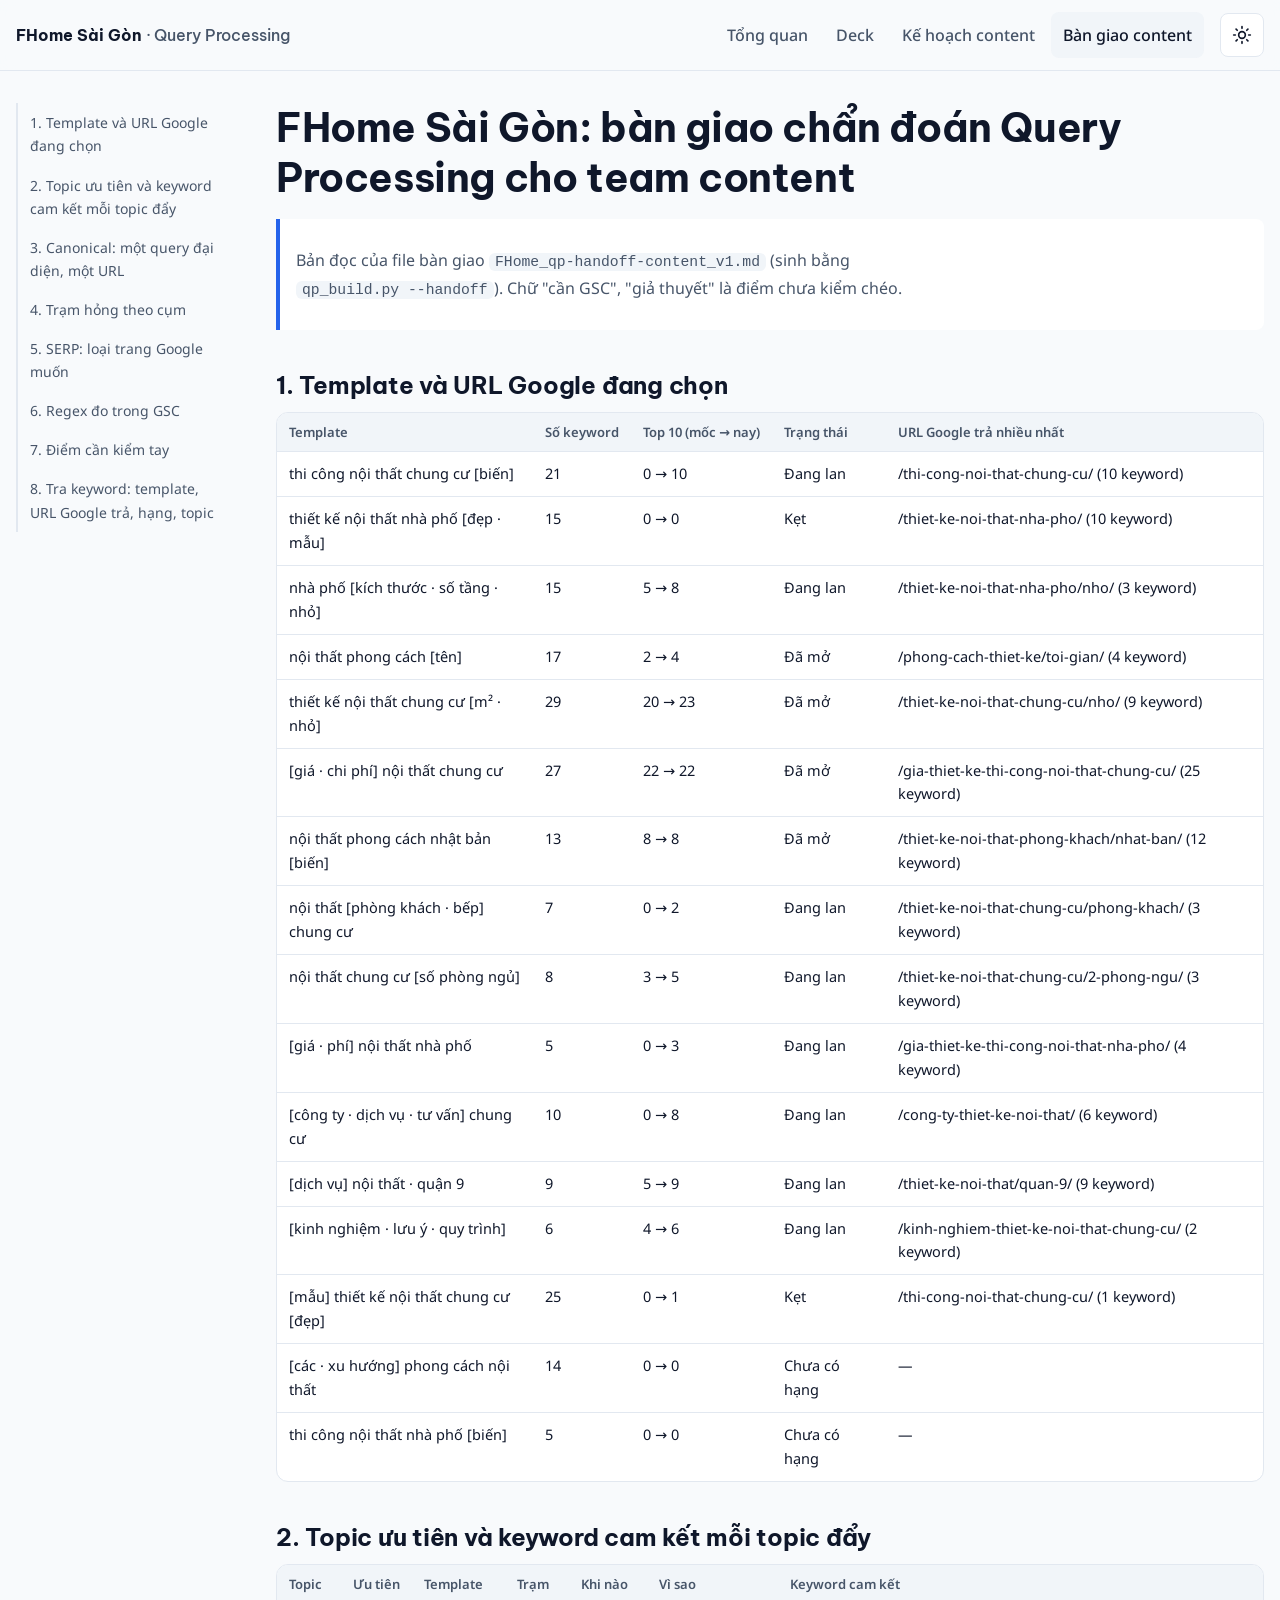
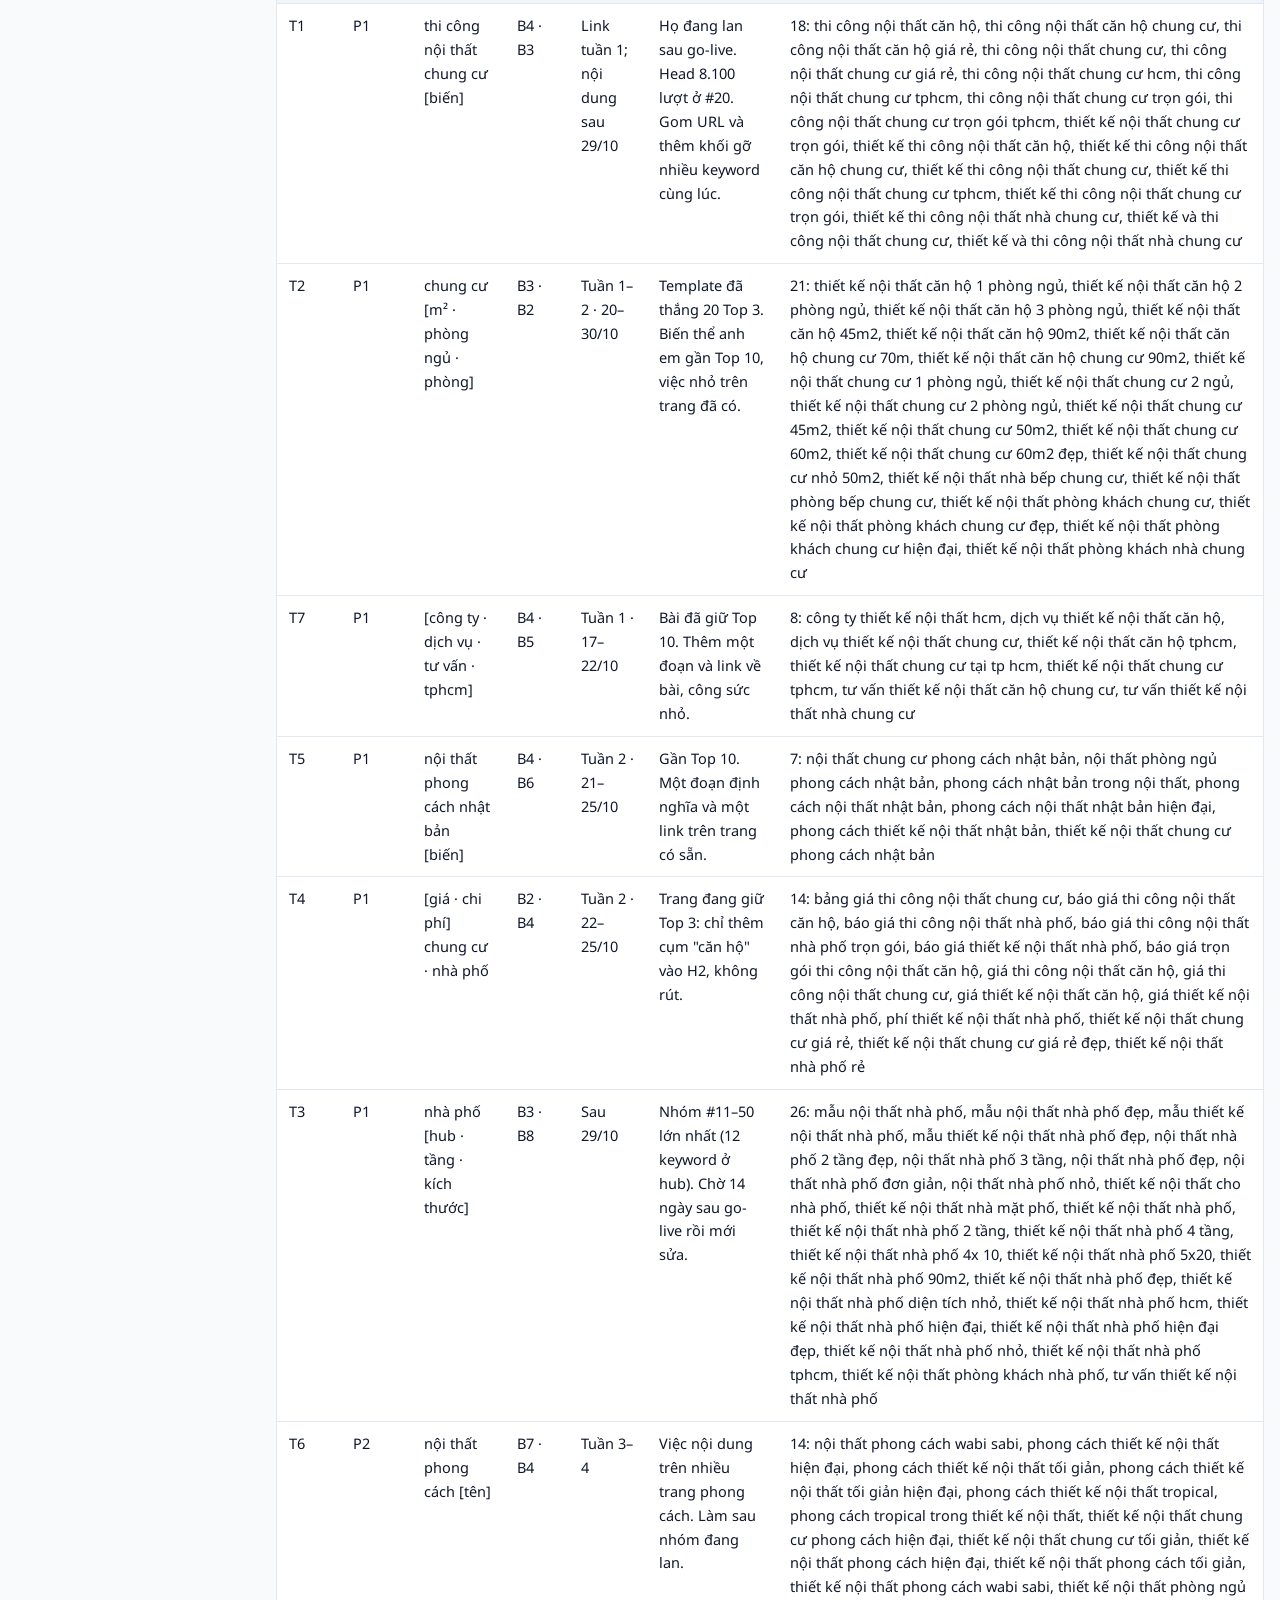
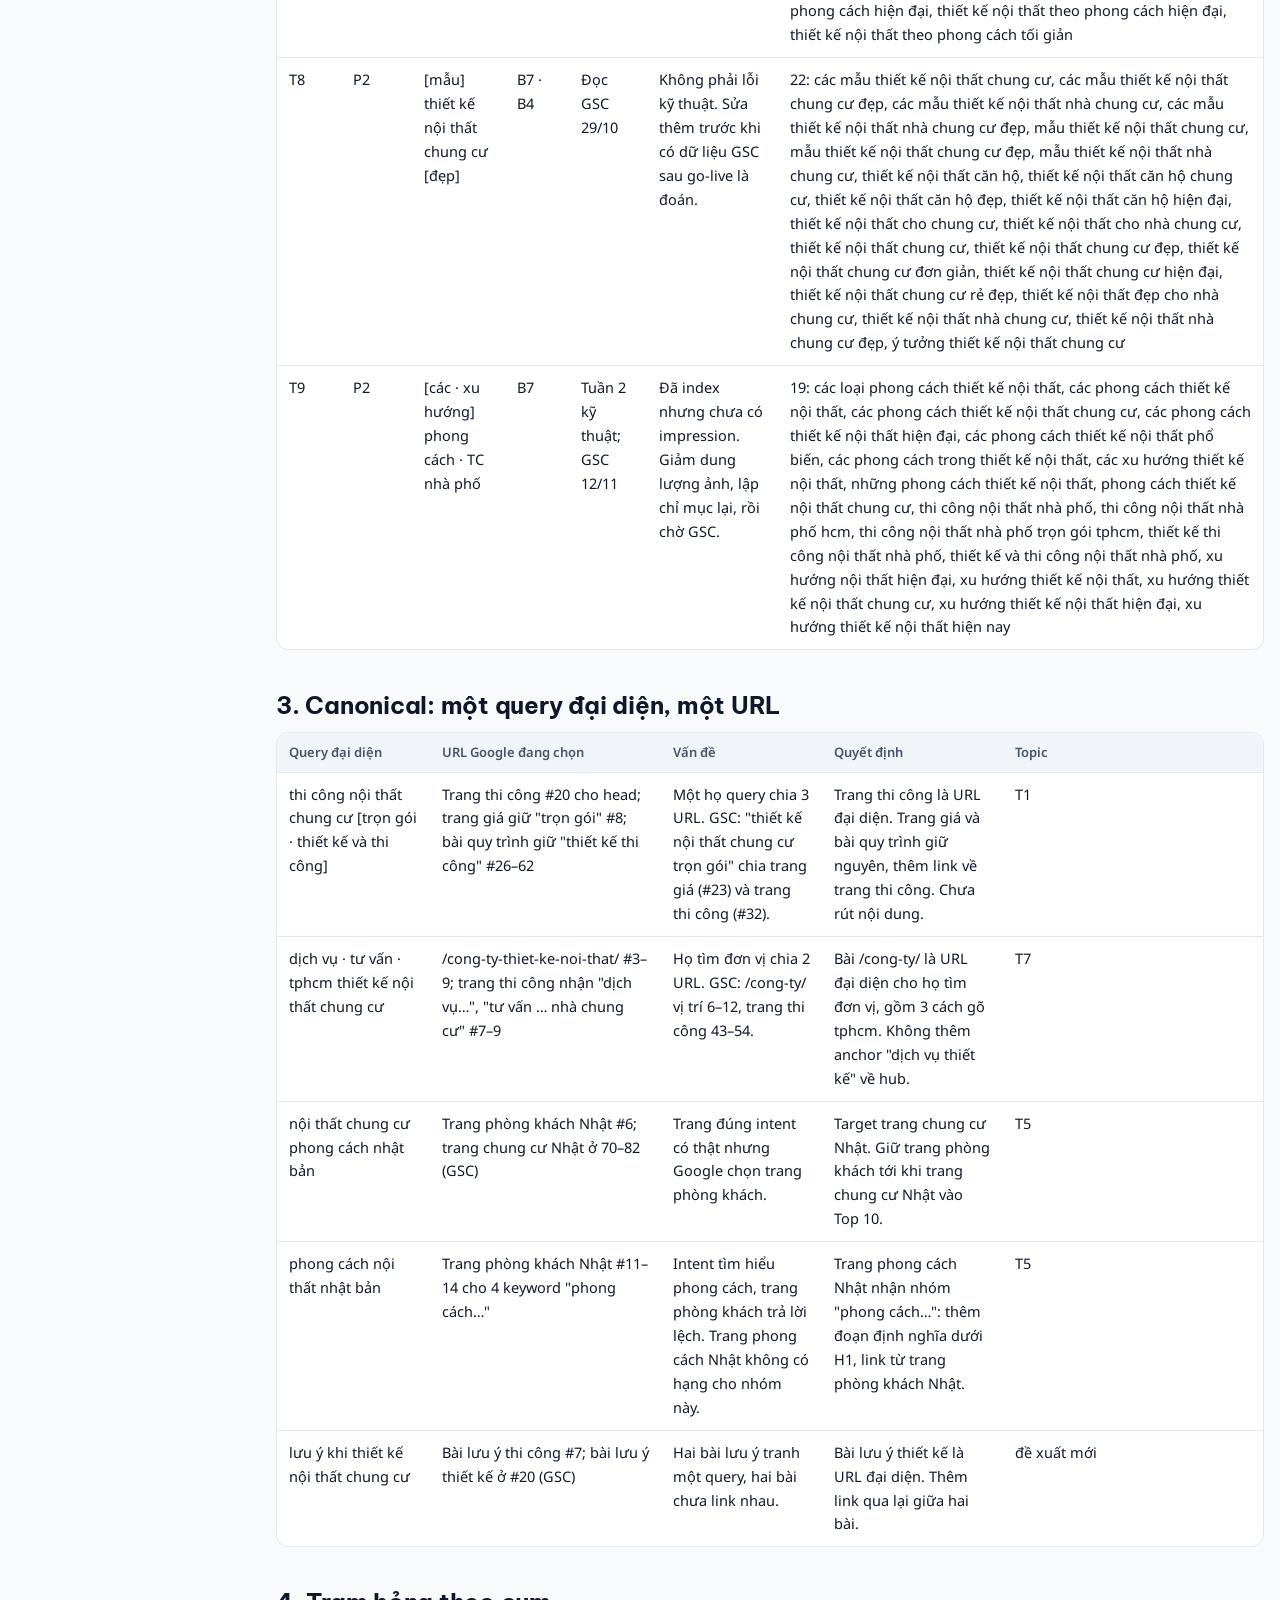
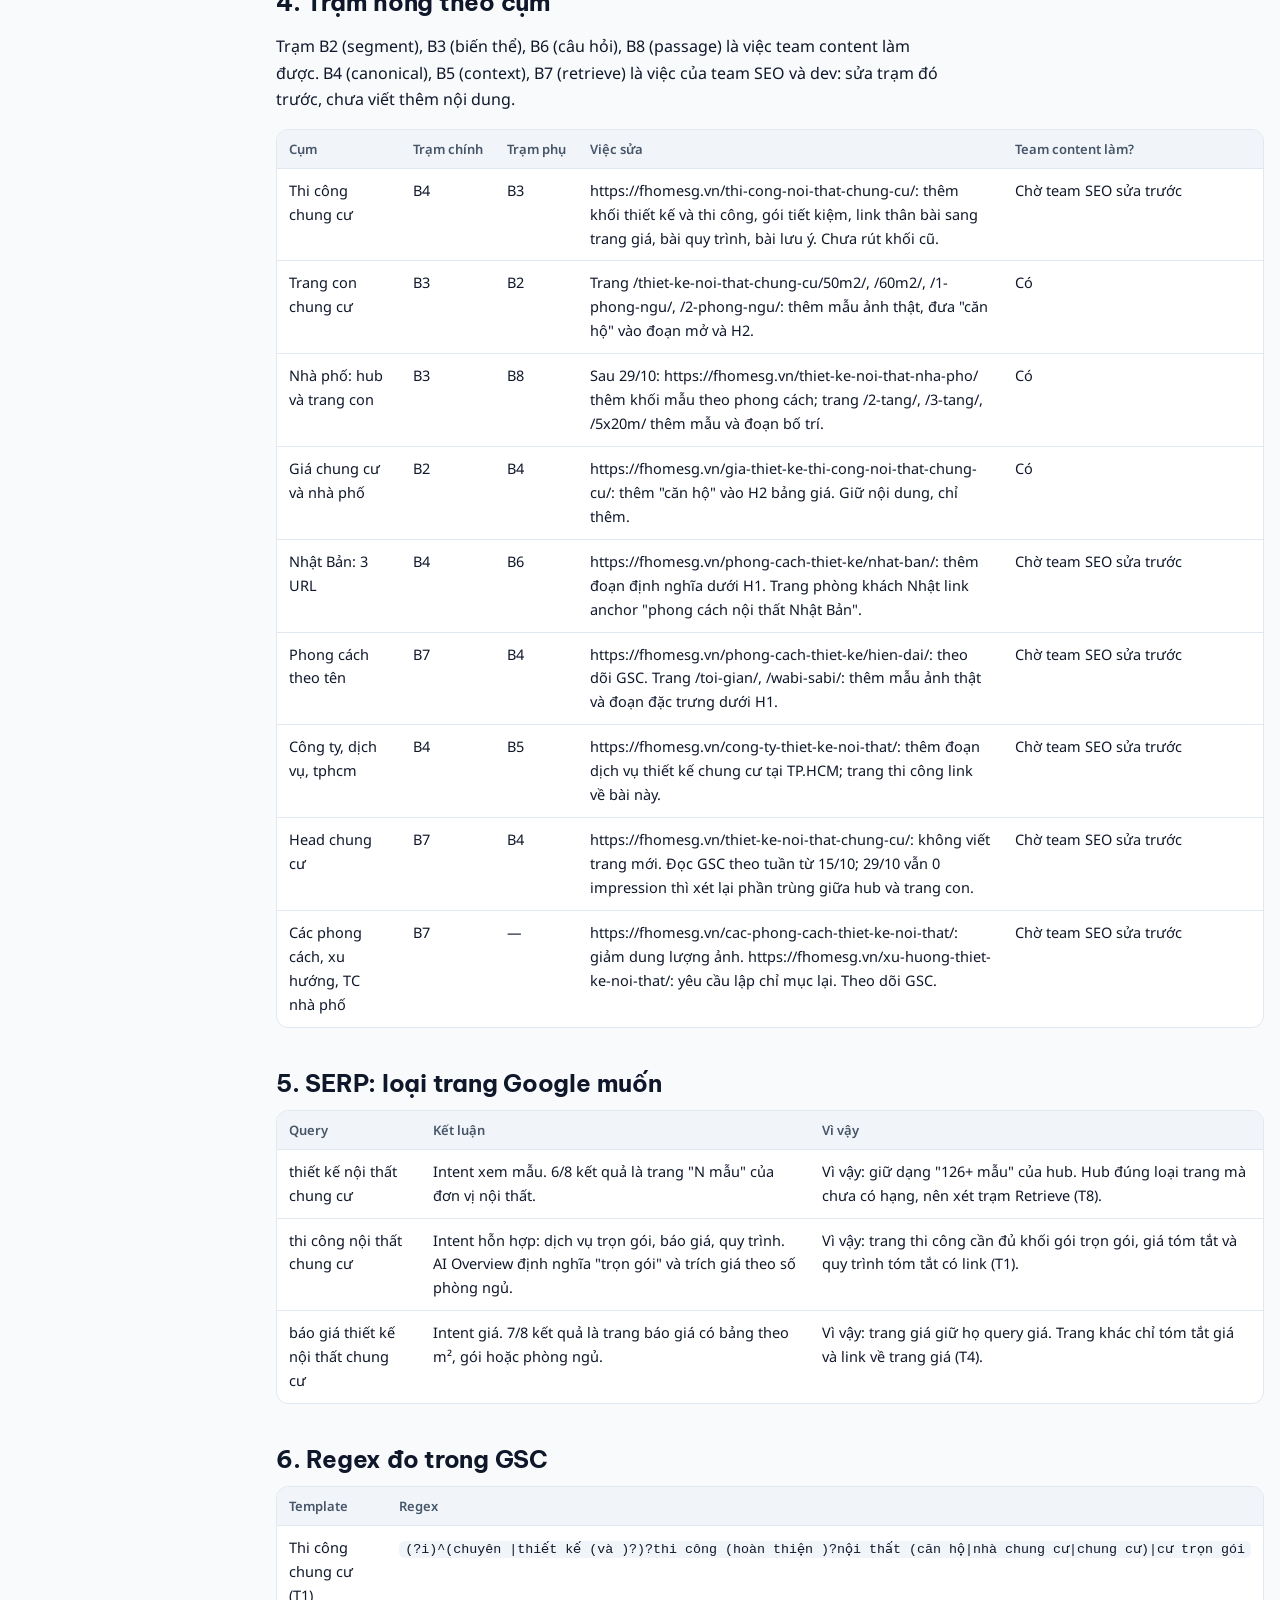
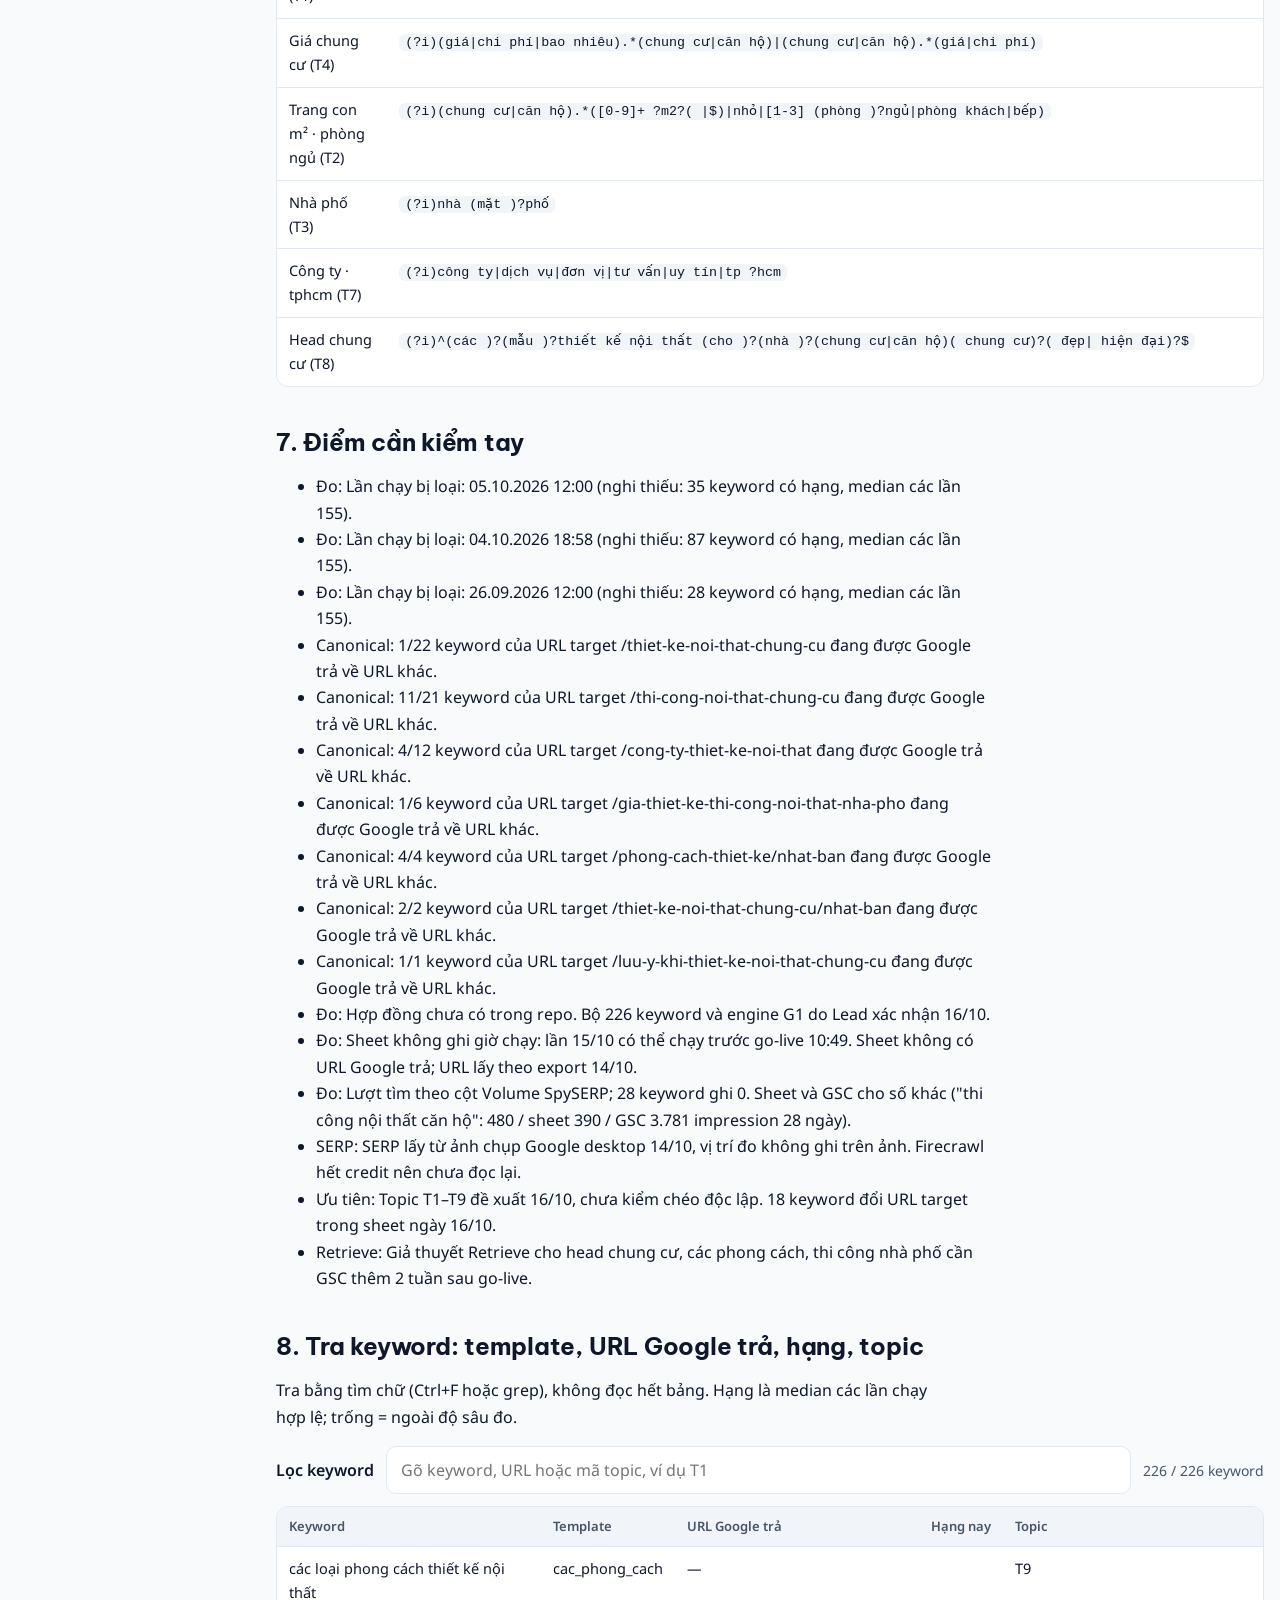
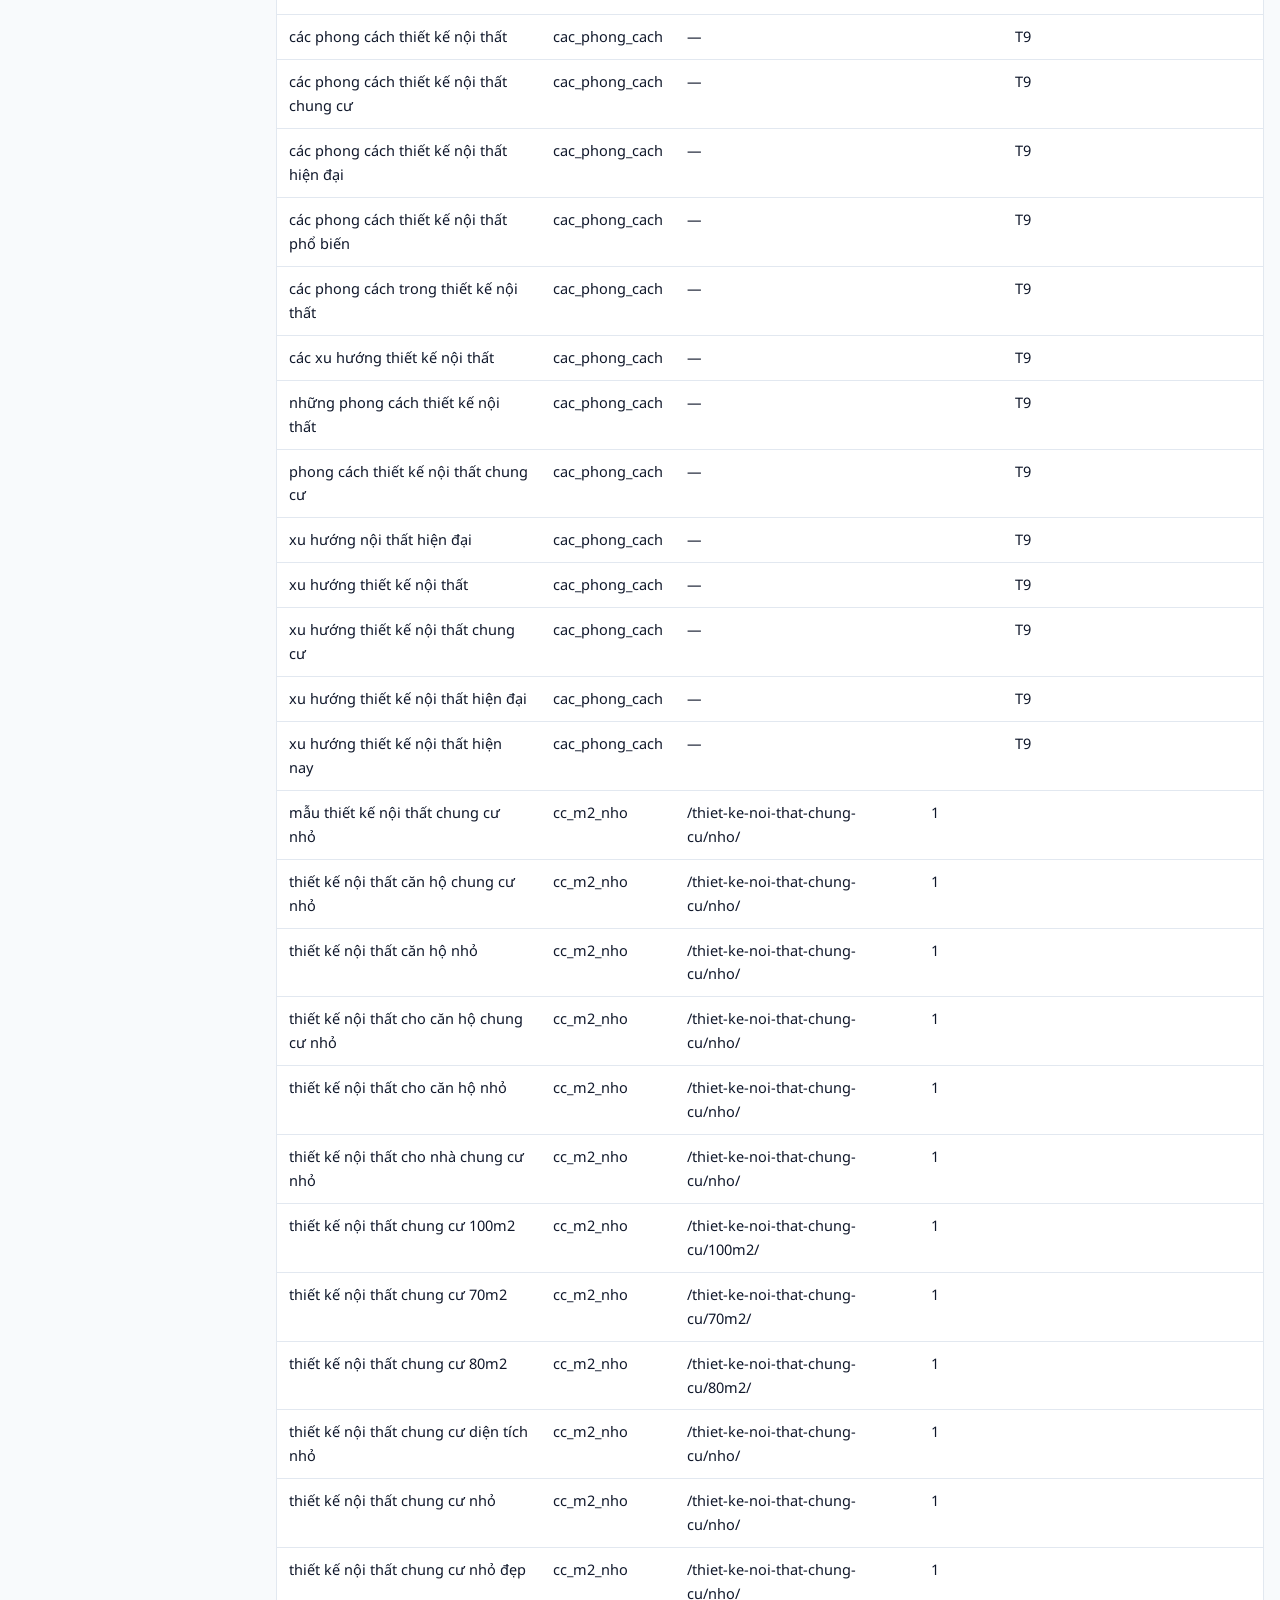
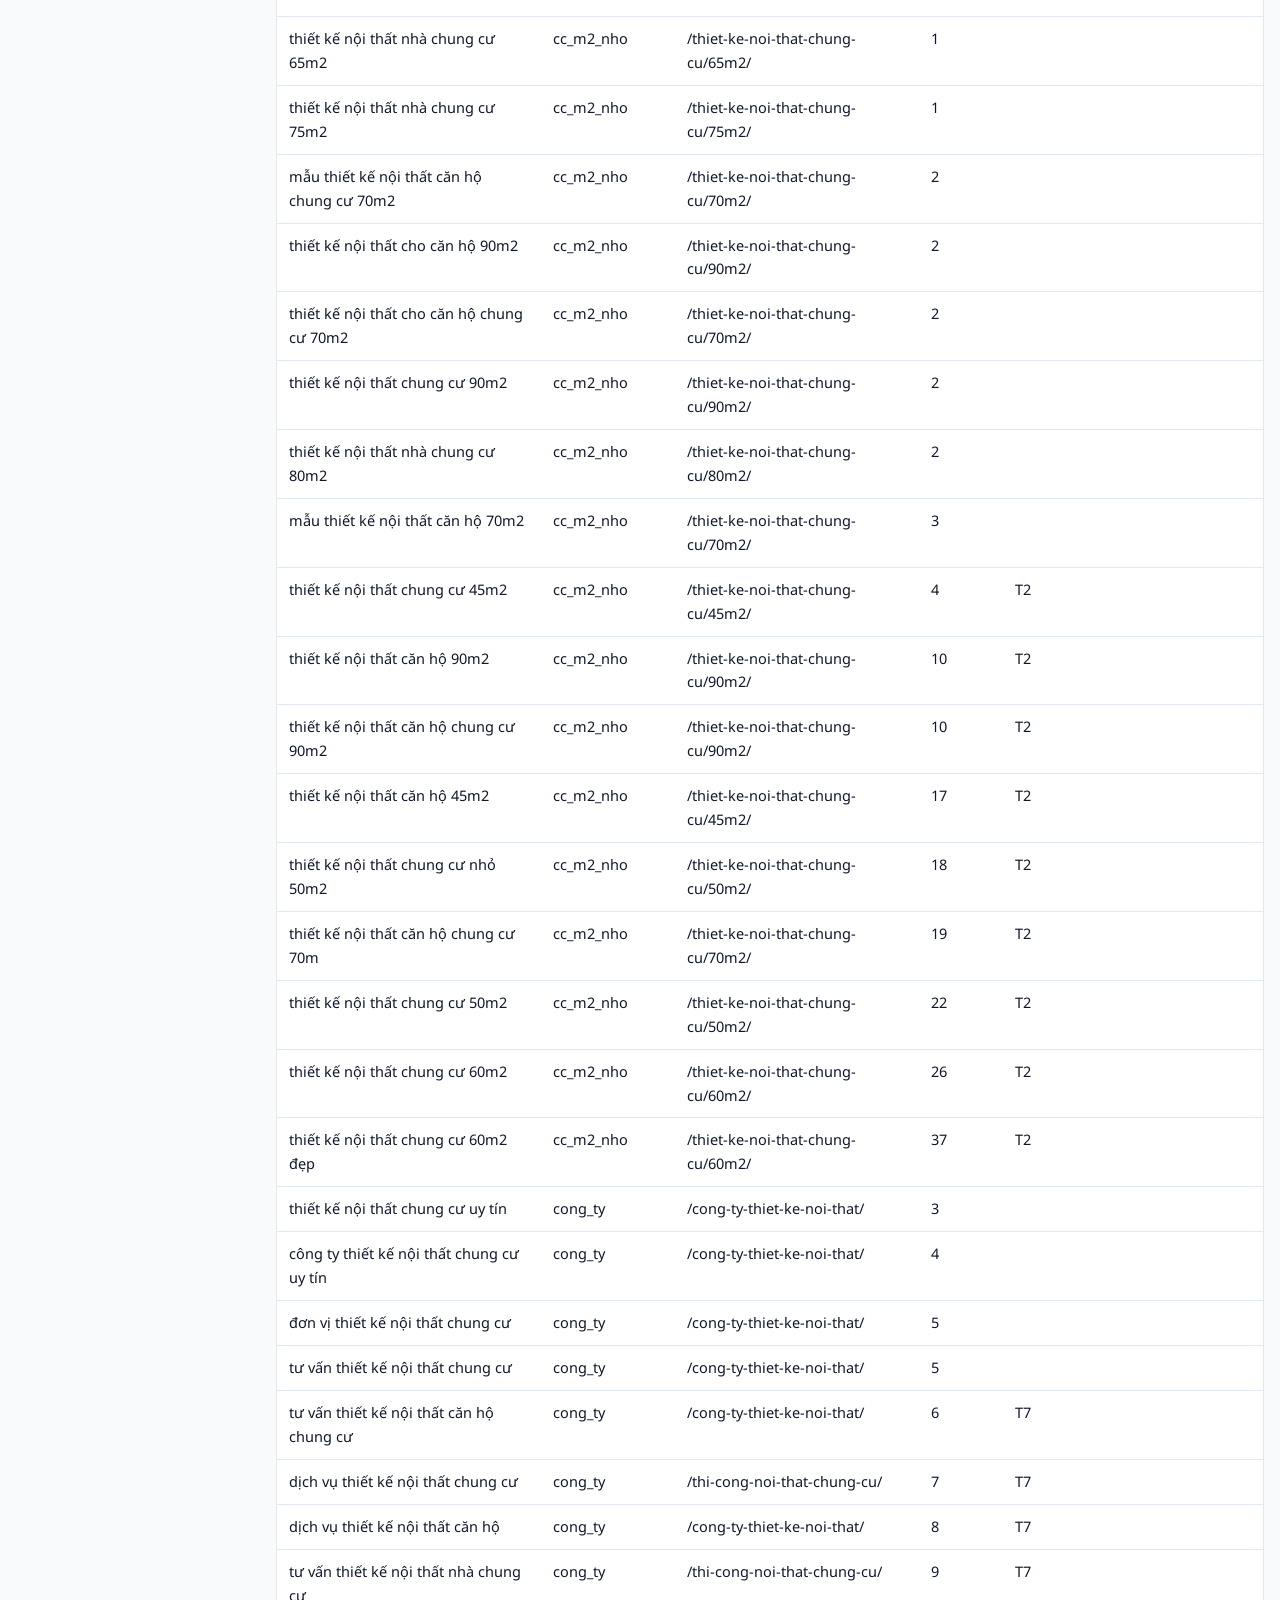
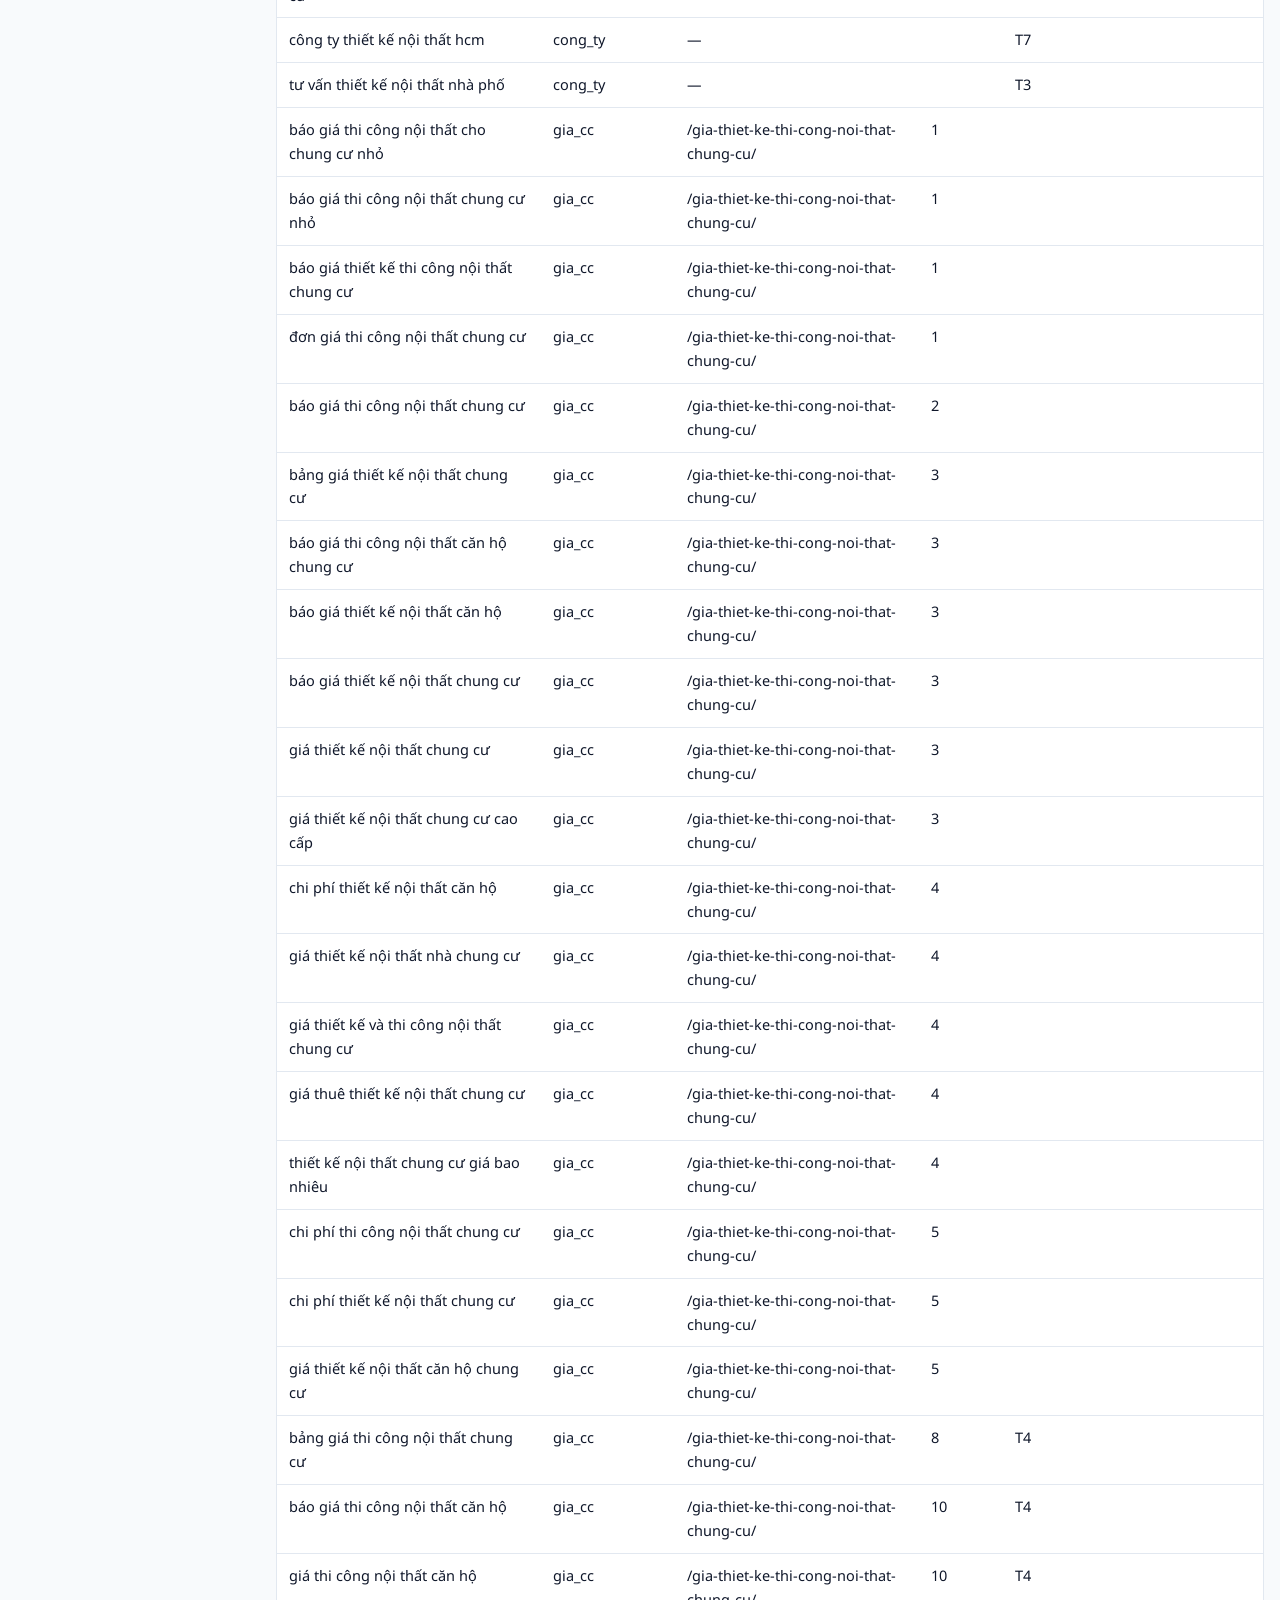
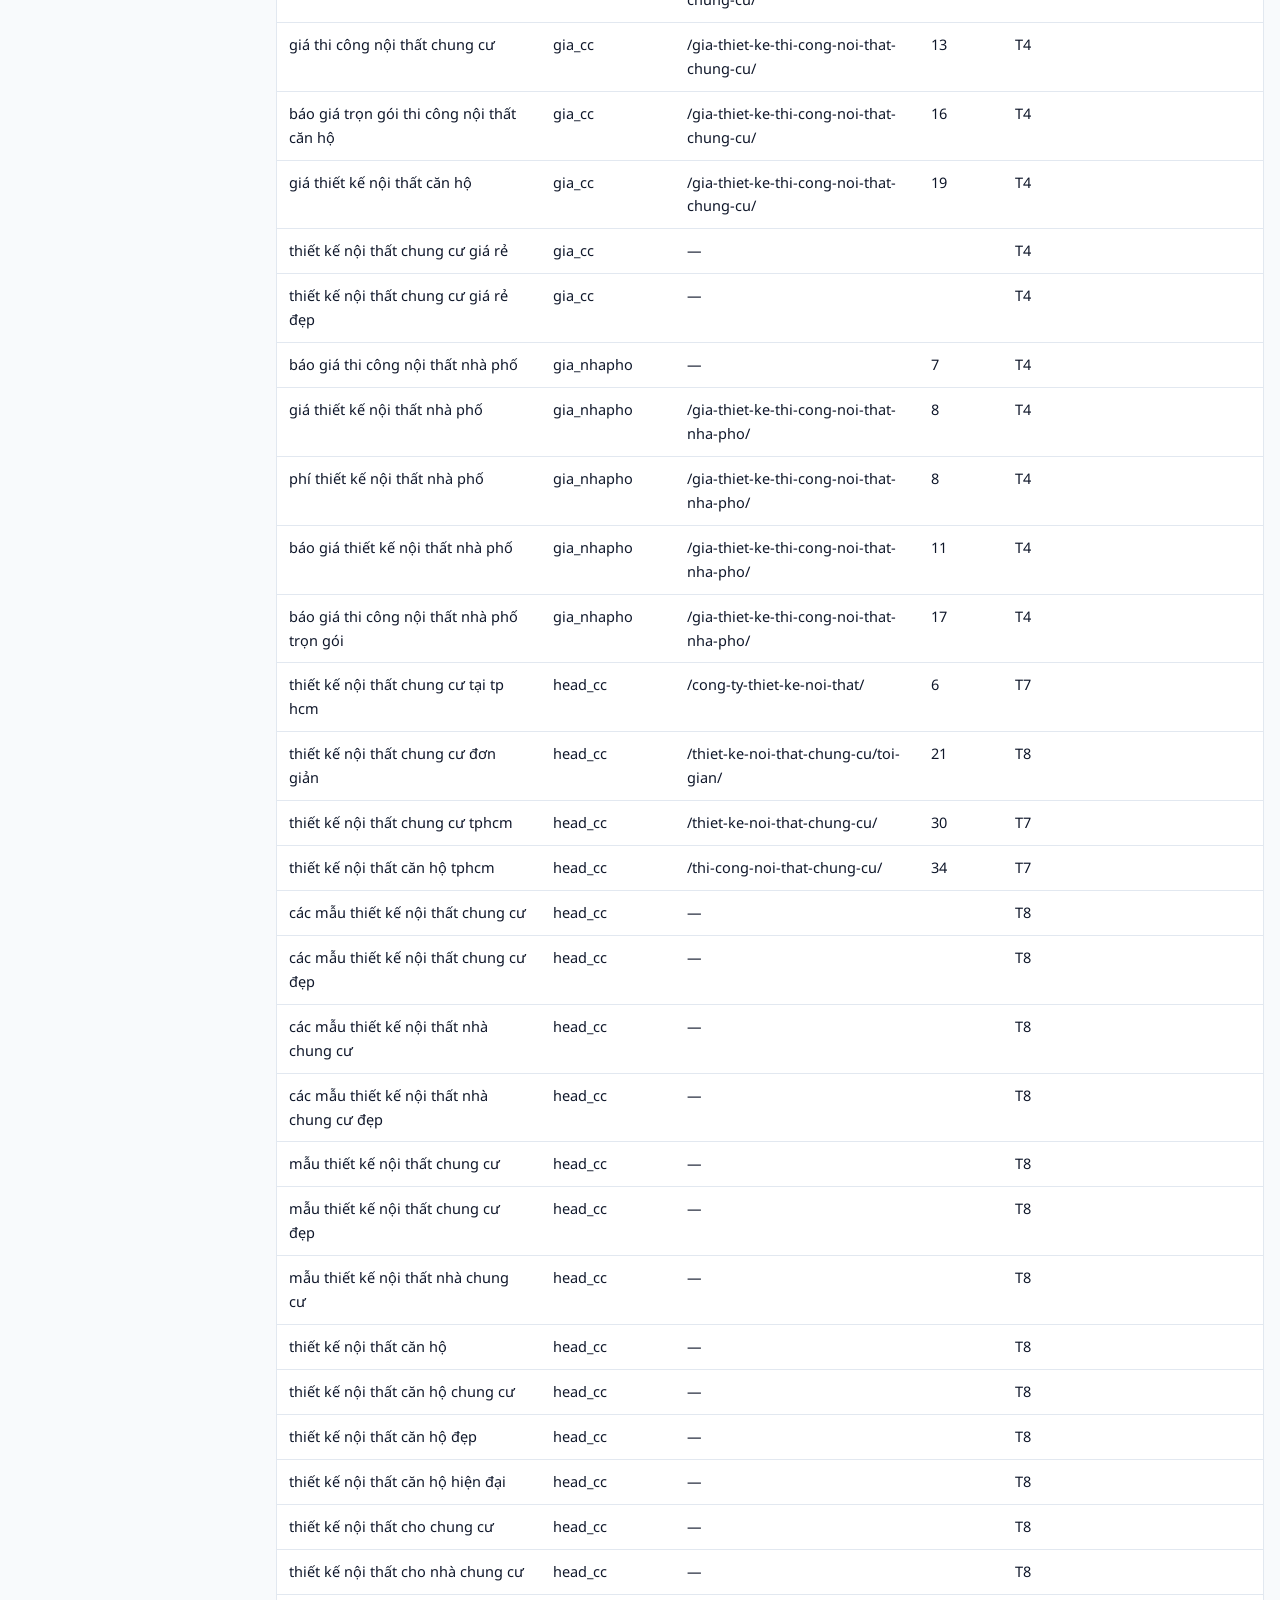
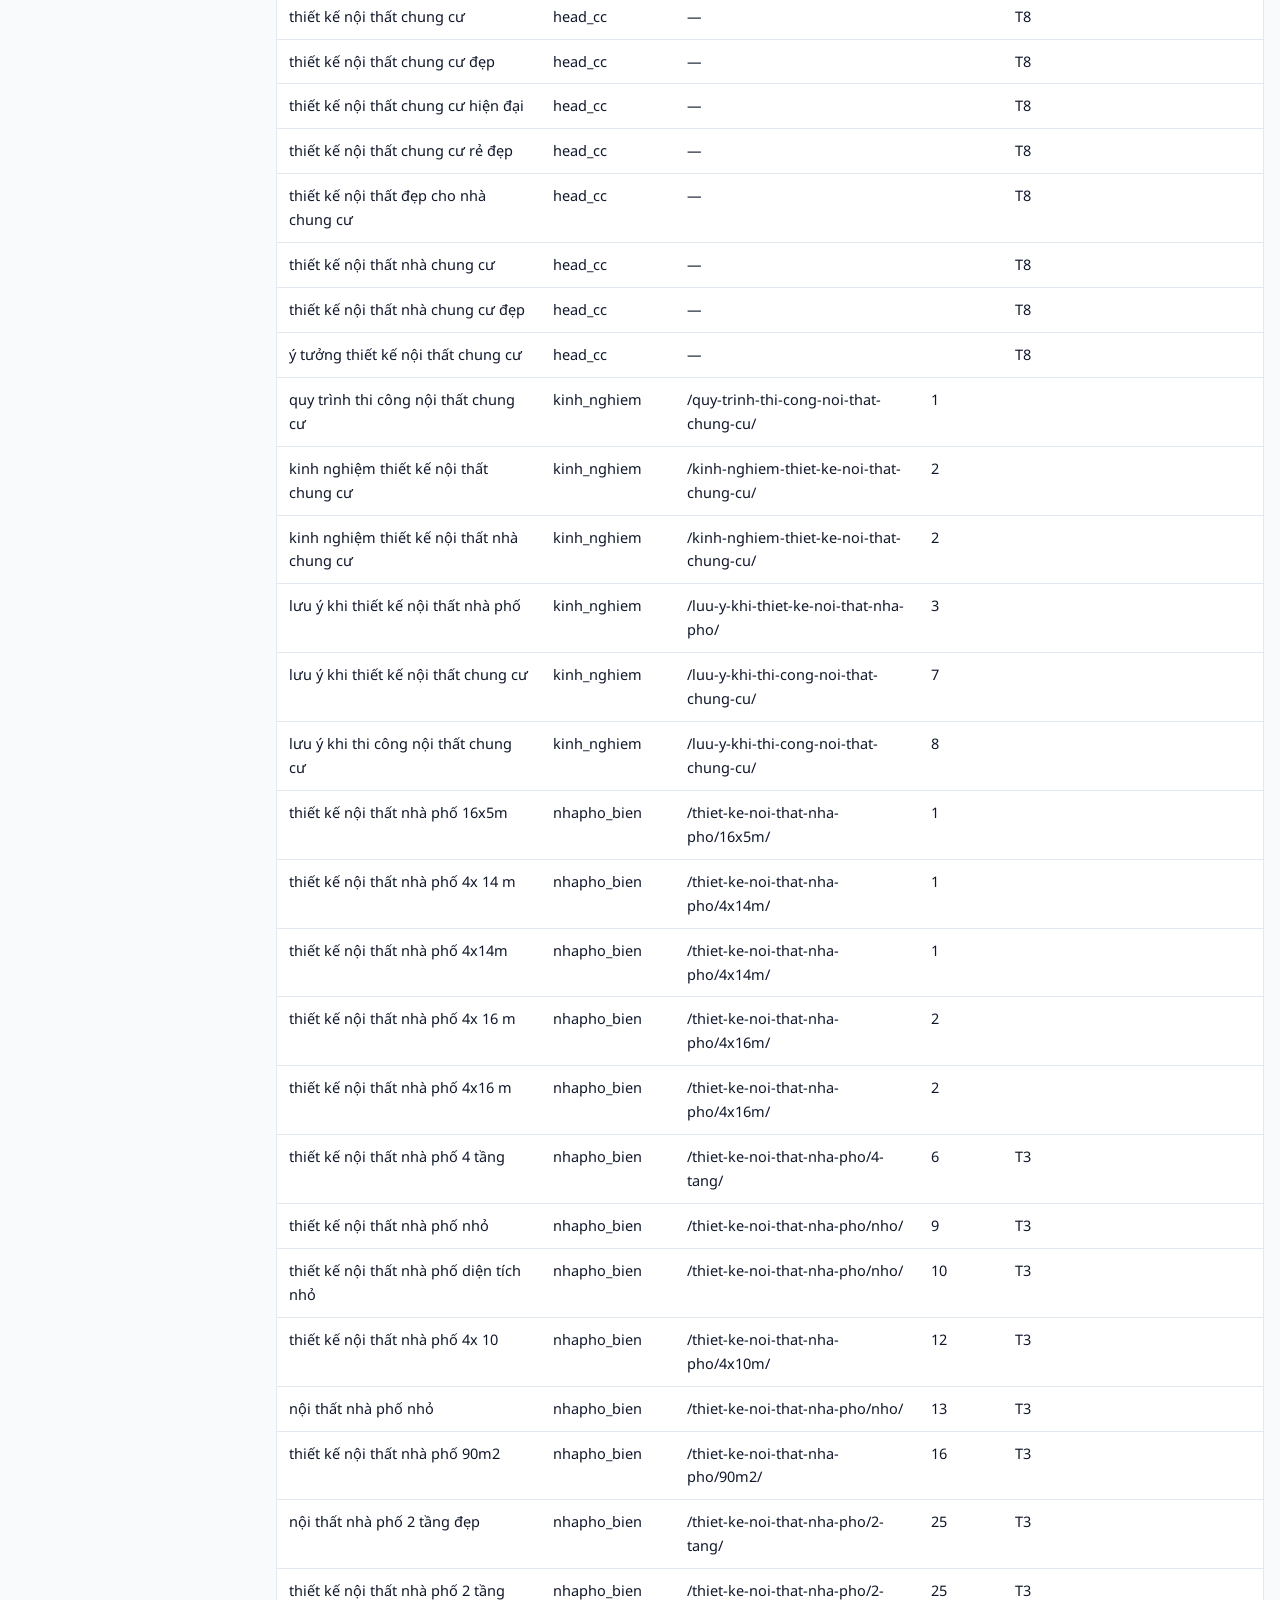
==== commit 0e61c3e2: "Thêm trang Kế hoạch content C1–C8 (3 đợt) Co-Authored-By: Claude Opus 5.5 <noreply@anthropic.com>" ====
--- a/handoff.html
+++ b/handoff.html
@@ -2,7 +2,7 @@
 <meta name="robots" content="noindex, nofollow, noarchive, nosnippet, noimageindex">
 <meta name="googlebot" content="noindex, nofollow"><title>Bàn giao content QP</title><link rel="preconnect" href="https://fonts.googleapis.com"><link rel="preconnect" href="https://fonts.gstatic.com" crossorigin><link href="https://fonts.googleapis.com/css2?family=Be+Vietnam+Pro:wght@500;600;700&family=Noto+Sans:wght@400;500;600&display=swap" rel="stylesheet"><link rel="stylesheet" href="assets/style.css"><script>(function(){var k='qp-theme';try{var t=localStorage.getItem(k);if(t)document.documentElement.dataset.theme=t}catch(e){}document.addEventListener('click',function(e){var b=e.target.closest('.theme');if(!b)return;var r=document.documentElement,c=r.dataset.theme||(matchMedia('(prefers-color-scheme: dark)').matches?'dark':'light'),n=c==='dark'?'light':'dark';r.dataset.theme=n;try{localStorage.setItem(k,n)}catch(e){}})})()</script></head><body>
 <a class="skip" href="#main">Bỏ qua tới nội dung</a>
-<header class="top"><div class="bar wide"><a class="brand" href="index.html">FHome Sài Gòn <span>· Query Processing</span></a><nav class="links" aria-label="Điều hướng"><a href="index.html">Tổng quan</a><a href="deck.html">Deck</a><a href="handoff.html" aria-current=page>Bàn giao content</a></nav><button class="theme" type="button" aria-label="Đổi chế độ sáng/tối"><svg width="20" height="20" viewBox="0 0 24 24" fill="none" stroke="currentColor" stroke-width="2" stroke-linecap="round" aria-hidden="true"><circle cx="12" cy="12" r="4"/><path d="M12 2v2M12 20v2M4.9 4.9l1.4 1.4M17.7 17.7l1.4 1.4M2 12h2M20 12h2M4.9 19.1l1.4-1.4M17.7 6.3l1.4-1.4"/></svg></button></div></header>
+<header class="top"><div class="bar wide"><a class="brand" href="index.html">FHome Sài Gòn <span>· Query Processing</span></a><nav class="links" aria-label="Điều hướng"><a href="index.html">Tổng quan</a><a href="deck.html">Deck</a><a href="content-plan.html">Kế hoạch content</a><a href="handoff.html" aria-current=page>Bàn giao content</a></nav><button class="theme" type="button" aria-label="Đổi chế độ sáng/tối"><svg width="20" height="20" viewBox="0 0 24 24" fill="none" stroke="currentColor" stroke-width="2" stroke-linecap="round" aria-hidden="true"><circle cx="12" cy="12" r="4"/><path d="M12 2v2M12 20v2M4.9 4.9l1.4 1.4M17.7 17.7l1.4 1.4M2 12h2M20 12h2M4.9 19.1l1.4-1.4M17.7 6.3l1.4-1.4"/></svg></button></div></header>
 <main id="main" class=wide><div class="doc"><nav class="toc" aria-label="Mục lục"><ol><li><a href="#1-template-va-url-google-ang-chon">1. Template và URL Google đang chọn</a></li><li><a href="#2-topic-uu-tien-va-keyword-cam-ket-moi-topic-ay">2. Topic ưu tiên và keyword cam kết mỗi topic đẩy</a></li><li><a href="#3-canonical-mot-query-ai-dien-mot-url">3. Canonical: một query đại diện, một URL</a></li><li><a href="#4-tram-hong-theo-cum">4. Trạm hỏng theo cụm</a></li><li><a href="#5-serp-loai-trang-google-muon">5. SERP: loại trang Google muốn</a></li><li><a href="#6-regex-o-trong-gsc">6. Regex đo trong GSC</a></li><li><a href="#7-iem-can-kiem-tay">7. Điểm cần kiểm tay</a></li><li><a href="#8-tra-keyword-template-url-google-tra-hang-topic">8. Tra keyword: template, URL Google trả, hạng, topic</a></li></ol></nav><article class="prose"><h1>FHome Sài Gòn: bàn giao chẩn đoán Query Processing cho team content</h1>
 <blockquote>
 <p>Bản đọc của file bàn giao <code>FHome_qp-handoff-content_v1.md</code> (sinh bằng <code>qp_build.py --handoff</code>). Chữ "cần GSC", "giả thuyết" là điểm chưa kiểm chéo.</p>
--- a/assets/style.css
+++ b/assets/style.css
@@ -16,7 +16,7 @@
 .tag{display:inline-flex;gap:6px;align-items:center;font:600 13px/1 var(--fb);color:var(--accent);background:color-mix(in srgb,var(--accent) 12%,transparent);padding:6px 10px;border-radius:999px;margin-bottom:16px}
 .stats{display:grid;grid-template-columns:repeat(auto-fit,minmax(200px,1fr));gap:16px;margin:28px 0}
 .stat{background:var(--surface);border:1px solid var(--border);border-radius:var(--radius);padding:20px;box-shadow:var(--shadow)}.stat b{display:block;font:700 28px/1.1 var(--fh);font-variant-numeric:tabular-nums}.stat span{color:var(--muted);font-size:14px}
-.cards{display:grid;grid-template-columns:repeat(auto-fit,minmax(280px,1fr));gap:16px}
+.cards{display:grid;grid-template-columns:repeat(auto-fit,minmax(260px,1fr));gap:16px}
 a.card{display:flex;flex-direction:column;gap:8px;background:var(--surface);border:1px solid var(--border);border-radius:var(--radius);padding:24px;text-decoration:none;color:var(--text);box-shadow:var(--shadow);transition:border-color .2s,transform .2s}
 a.card:hover{border-color:var(--primary);transform:translateY(-2px)}a.card h3{margin:0;font-size:20px}a.card p{margin:0;color:var(--muted)}a.card .go{margin-top:auto;color:var(--primary-ink);font-weight:600}
 .panel{background:var(--surface);border:1px solid var(--border);border-radius:var(--radius);padding:20px 24px;box-shadow:var(--shadow)}
